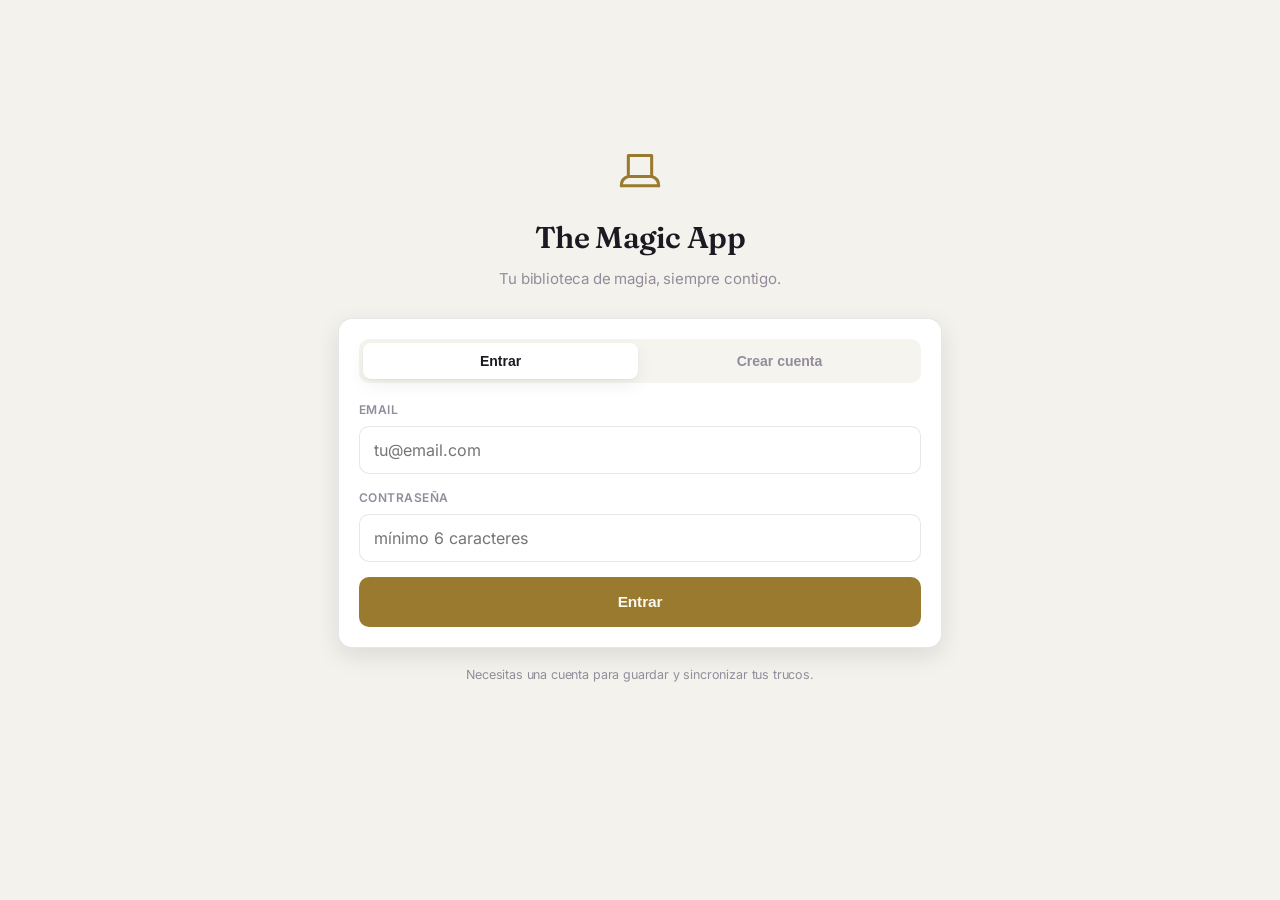
==== index.html @ 00501c70 "design: rediseño premium — tipografía editorial e iconos de línea - Nuevo sistema visual sobrio y pr" ====
<!DOCTYPE html>
<html lang="es">
<head>
  <meta charset="UTF-8">
  <meta name="viewport" content="width=device-width, initial-scale=1.0, maximum-scale=1.0, user-scalable=no, viewport-fit=cover">
  <meta name="theme-color" content="#151219" media="(prefers-color-scheme: dark)">
  <meta name="theme-color" content="#f5f1e8" media="(prefers-color-scheme: light)">
  <meta name="apple-mobile-web-app-capable" content="yes">
  <meta name="apple-mobile-web-app-status-bar-style" content="default">
  <meta name="apple-mobile-web-app-title" content="The Magic App">
  <meta name="description" content="La herramienta de gestión del mago: tu biblioteca de trucos.">
  <link rel="manifest" href="manifest.json">
  <link rel="apple-touch-icon" href="apple-touch-icon.png">
  <link rel="apple-touch-icon" sizes="180x180" href="apple-touch-icon.png">
  <link rel="icon" type="image/png" sizes="192x192" href="icon-192.png">
  <script>
    /* Aplica el tema guardado antes de pintar (evita parpadeo) */
    (function () {
      try {
        var m = localStorage.getItem("magic_theme");
        if (m === "light" || m === "dark") document.documentElement.setAttribute("data-theme", m);
      } catch (e) {}
    })();
  </script>
  <link rel="stylesheet" href="fonts.css">
  <link rel="stylesheet" href="styles.css">
  <title>The Magic App</title>
</head>
<body>
  <div class="app">
    <div id="view"></div>
  </div>
  <script src="supabase.js"></script>
  <script src="cloud.js"></script>
  <script src="app.js"></script>
  <script>
    if ("serviceWorker" in navigator) {
      window.addEventListener("load", function () {
        navigator.serviceWorker.register("sw.js").catch(function () {});
      });
    }
  </script>
</body>
</html>
---- fonts.css ----
@font-face{font-family:"Inter";font-style:normal;font-weight:400;font-display:swap;src:url([data-uri]) format("woff2");}
@font-face{font-family:"Inter";font-style:normal;font-weight:600;font-display:swap;src:url([data-uri]) format("woff2");}
@font-face{font-family:"Fraunces";font-style:normal;font-weight:600;font-display:swap;src:url([data-uri]) format("woff2");}
---- styles.css ----
/* ==========================================================================
   The Magic App — sistema visual "estudio profesional"
   Sobrio, editorial, premium. Inter (interfaz) + Fraunces (títulos).
   Claro y oscuro. Sin brillos ni esquinas de juguete.
   ========================================================================== */

:root {
  /* Claro */
  --bg: #f4f2ec;
  --bg-2: #eceae2;
  --surface: #ffffff;
  --surface-2: #f6f4ee;
  --ink: #1b1922;
  --ink-soft: #565060;
  --ink-faint: #928c9c;
  --line: rgba(20, 16, 30, 0.10);
  --line-2: rgba(20, 16, 30, 0.06);
  --brand: #9a7a2e;          /* latón sobrio */
  --brand-press: #7f6323;
  --on-brand: #fbf8ef;
  --accent: #7a3b4a;         /* burdeos apagado */
  --ok: #2e7d5b;
  --warn: #b07d22;
  --danger: #b23b3b;
  --shadow: 0 1px 2px rgba(20, 15, 10, 0.05), 0 6px 18px rgba(20, 15, 10, 0.06);
  --shadow-lg: 0 8px 24px rgba(20, 15, 10, 0.10);
  --radius: 14px;
  --radius-sm: 10px;
  --tap: 50px;
  --ui: "Inter", -apple-system, BlinkMacSystemFont, "Segoe UI", Roboto, sans-serif;
  --display: "Fraunces", "Iowan Old Style", Georgia, serif;
}

:root[data-theme="dark"] {
  --bg: #0f0e13;
  --bg-2: #0a090d;
  --surface: #17161d;
  --surface-2: #201e28;
  --ink: #ecebf1;
  --ink-soft: #a7a3b4;
  --ink-faint: #6f6b7c;
  --line: rgba(255, 255, 255, 0.09);
  --line-2: rgba(255, 255, 255, 0.05);
  --brand: #d0af5e;          /* latón cálido, no neón */
  --brand-press: #b9963f;
  --on-brand: #17130a;
  --accent: #c98494;
  --ok: #67c39a;
  --warn: #d8ab55;
  --danger: #e5807c;
  --shadow: 0 1px 2px rgba(0, 0, 0, 0.4), 0 8px 24px rgba(0, 0, 0, 0.32);
  --shadow-lg: 0 14px 40px rgba(0, 0, 0, 0.5);
}

@media (prefers-color-scheme: dark) {
  :root:not([data-theme="light"]) {
    --bg: #0f0e13; --bg-2: #0a090d; --surface: #17161d; --surface-2: #201e28;
    --ink: #ecebf1; --ink-soft: #a7a3b4; --ink-faint: #6f6b7c;
    --line: rgba(255,255,255,0.09); --line-2: rgba(255,255,255,0.05);
    --brand: #d0af5e; --brand-press: #b9963f; --on-brand: #17130a;
    --accent: #c98494; --ok: #67c39a; --warn: #d8ab55; --danger: #e5807c;
    --shadow: 0 1px 2px rgba(0,0,0,0.4), 0 8px 24px rgba(0,0,0,0.32);
    --shadow-lg: 0 14px 40px rgba(0,0,0,0.5);
  }
}

* { box-sizing: border-box; -webkit-tap-highlight-color: transparent; touch-action: manipulation; }

html { height: 100%; }
body {
  margin: 0; height: 100%;
  overflow: hidden; overscroll-behavior: none;
  font-family: var(--ui);
  font-size: 16px; line-height: 1.5;
  color: var(--ink); background: var(--bg);
  letter-spacing: -0.01em;
  -webkit-font-smoothing: antialiased; text-rendering: optimizeLegibility;
  user-select: none; -webkit-user-select: none; -webkit-touch-callout: none;
}
input, textarea, select { user-select: text; -webkit-user-select: text; -webkit-touch-callout: default; font-family: inherit; }

.app {
  position: relative; height: 100%; max-width: 640px; margin: 0 auto;
  overflow-y: auto; -webkit-overflow-scrolling: touch; overscroll-behavior: none;
  padding: calc(16px + env(safe-area-inset-top)) calc(18px + env(safe-area-inset-right))
           calc(96px + env(safe-area-inset-bottom)) calc(18px + env(safe-area-inset-left));
}
.screen { animation: fade .3s ease; }
@keyframes fade { from { opacity: 0; transform: translateY(6px); } to { opacity: 1; transform: none; } }

/* Iconos SVG (línea) */
.i { width: 22px; height: 22px; display: inline-block; vertical-align: middle; stroke: currentColor; fill: none; stroke-width: 1.7; stroke-linecap: round; stroke-linejoin: round; flex: 0 0 auto; }
.i-sm { width: 18px; height: 18px; }

/* ---------- App bar ---------- */
.appbar { display: flex; align-items: center; gap: 10px; margin: 4px 0 18px; min-height: 40px; }
.appbar .brandmark { display: flex; align-items: center; gap: 9px; }
.appbar .brandmark .i { width: 26px; height: 26px; color: var(--brand); stroke-width: 1.6; }
.appbar .wm { font-family: var(--display); font-size: 21px; font-weight: 600; letter-spacing: -0.02em; }
.appbar .spacer { flex: 1; }
.iconbtn {
  width: 40px; height: 40px; border-radius: var(--radius-sm);
  border: 1px solid var(--line); background: var(--surface); color: var(--ink-soft);
  cursor: pointer; display: flex; align-items: center; justify-content: center;
}
.iconbtn:active { transform: scale(.94); }
.iconbtn.on { color: var(--brand); border-color: color-mix(in srgb, var(--brand) 40%, var(--line)); }

.pagehead { display: flex; align-items: center; gap: 10px; margin: 4px 0 18px; }
.pagehead .back {
  width: 40px; height: 40px; border-radius: var(--radius-sm); border: 1px solid var(--line);
  background: var(--surface); color: var(--ink); cursor: pointer; flex: 0 0 40px;
  display: flex; align-items: center; justify-content: center;
}
.pagehead .back:active { transform: scale(.94); }
.pagehead h1 { font-family: var(--display); font-size: 20px; margin: 0; font-weight: 600; letter-spacing: -0.02em; }

h1.title { font-family: var(--display); font-size: 27px; margin: 4px 0 2px; font-weight: 600; letter-spacing: -0.02em; line-height: 1.12; }
.subtitle { color: var(--ink-faint); font-size: 14px; margin: 0 0 18px; }
.sec-label { font-size: 11px; text-transform: uppercase; letter-spacing: .12em; color: var(--ink-faint); font-weight: 600; margin: 22px 2px 10px; }

/* ---------- Buscador ---------- */
.search { display: flex; align-items: center; gap: 10px; background: var(--surface); border: 1px solid var(--line); border-radius: var(--radius-sm); padding: 0 13px; height: 46px; margin-bottom: 14px; }
.search input { border: none; background: transparent; outline: none; color: var(--ink); font-size: 15.5px; flex: 1; }
.search .mag { color: var(--ink-faint); }

/* ---------- Chips ---------- */
.chips { display: flex; gap: 7px; overflow-x: auto; padding-bottom: 6px; margin-bottom: 4px; scrollbar-width: none; }
.chips::-webkit-scrollbar { display: none; }
.chip { flex: 0 0 auto; padding: 7px 13px; border-radius: 9px; border: 1px solid var(--line); background: var(--surface); color: var(--ink-soft); font-size: 13px; font-weight: 500; cursor: pointer; white-space: nowrap; }
.chip.active { background: var(--ink); color: var(--bg); border-color: var(--ink); }

/* ---------- Grid ---------- */
.count { color: var(--ink-faint); font-size: 12.5px; margin: 14px 2px 12px; letter-spacing: .01em; }
.cards { display: grid; grid-template-columns: repeat(2, 1fr); gap: 13px; }
@media (max-width: 400px) { .cards { grid-template-columns: 1fr; } }

.card { background: var(--surface); border: 1px solid var(--line); border-radius: var(--radius); overflow: hidden; cursor: pointer; box-shadow: var(--shadow); transition: transform .14s ease, border-color .2s ease; display: flex; flex-direction: column; }
.card:active { transform: scale(.985); }
.card:hover { border-color: var(--line-strong, var(--line)); }
.card .thumb { aspect-ratio: 16/10; background: linear-gradient(135deg, var(--surface-2), var(--bg-2)); position: relative; display: flex; align-items: center; justify-content: center; overflow: hidden; }
.card .thumb img { width: 100%; height: 100%; object-fit: cover; }
.card .thumb .ph { color: var(--ink-faint); opacity: .55; }
.card .thumb .ph .i { width: 30px; height: 30px; }
.card .thumb .play { position: absolute; width: 38px; height: 38px; border-radius: 50%; background: rgba(0,0,0,.5); color: #fff; display: flex; align-items: center; justify-content: center; backdrop-filter: blur(2px); }
.card .thumb .play .i { width: 18px; height: 18px; }
.card .thumb .fav { position: absolute; top: 9px; right: 9px; color: var(--brand); }
.card .thumb .fav .i { filter: drop-shadow(0 1px 2px rgba(0,0,0,.5)); }
.card .body { padding: 12px 13px 13px; display: flex; flex-direction: column; gap: 7px; flex: 1; }
.card .body h3 { font-family: var(--display); font-size: 16px; margin: 0; line-height: 1.2; font-weight: 600; letter-spacing: -0.01em; }
.card .body .meta { color: var(--ink-faint); font-size: 12px; }
.card .body .foot { margin-top: auto; display: flex; gap: 6px; align-items: center; flex-wrap: wrap; }

/* ---------- Pills ---------- */
.pill { font-size: 11px; font-weight: 600; padding: 3px 8px; border-radius: 7px; letter-spacing: .01em; display: inline-flex; align-items: center; gap: 5px; }
.pill::before { content: ""; width: 6px; height: 6px; border-radius: 50%; background: currentColor; opacity: .9; }
.pill.df { background: var(--surface-2); color: var(--ink-soft); border: 1px solid var(--line); }
.pill.df::before { display: none; }
.pill.st-poraprender { background: color-mix(in srgb, var(--ink-faint) 14%, transparent); color: var(--ink-soft); }
.pill.st-aprendiendo { background: color-mix(in srgb, var(--warn) 15%, transparent); color: var(--warn); }
.pill.st-dominado { background: color-mix(in srgb, var(--ok) 15%, transparent); color: var(--ok); }

/* ---------- Vacío ---------- */
.empty { text-align: center; padding: 54px 24px; color: var(--ink-faint); }
.empty .big { color: var(--ink-faint); opacity: .5; margin-bottom: 14px; }
.empty .big .i { width: 46px; height: 46px; stroke-width: 1.4; }
.empty h3 { font-family: var(--display); color: var(--ink); font-size: 20px; margin: 0 0 8px; font-weight: 600; }
.empty p { margin: 0 0 20px; line-height: 1.55; font-size: 14.5px; }

/* ---------- Botones ---------- */
.btn { display: flex; align-items: center; justify-content: center; gap: 8px; width: 100%; min-height: var(--tap); border: none; border-radius: var(--radius-sm); font-size: 15.5px; font-weight: 600; cursor: pointer; color: var(--on-brand); background: var(--brand); margin-top: 12px; letter-spacing: -0.01em; }
.btn:active { transform: scale(.985); background: var(--brand-press); }
.btn .i { width: 19px; height: 19px; }
.btn.ghost { background: transparent; color: var(--ink); border: 1px solid var(--line); }
.btn.ghost:active { background: var(--surface-2); }
.btn.danger { background: transparent; color: var(--danger); border: 1px solid color-mix(in srgb, var(--danger) 40%, transparent); }
.btn.small { min-height: 42px; font-size: 14px; width: auto; padding: 0 16px; margin: 0; }
.btn:disabled { opacity: .5; }

/* ---------- Formularios ---------- */
.field { margin-bottom: 15px; }
.field label { display: block; font-size: 12px; font-weight: 600; letter-spacing: .04em; text-transform: uppercase; color: var(--ink-faint); margin-bottom: 7px; }
.field input, .field textarea, .field select { width: 100%; border: 1px solid var(--line); background: var(--surface); color: var(--ink); border-radius: var(--radius-sm); padding: 13px 14px; font-size: 16px; outline: none; transition: border-color .15s; }
.field input:focus, .field textarea:focus, .field select:focus { border-color: var(--brand); }
.field textarea { min-height: 130px; resize: vertical; line-height: 1.6; }
.field .hint { font-size: 12px; color: var(--ink-faint); margin-top: 6px; line-height: 1.5; }
.row { display: flex; gap: 10px; }
.row .field { flex: 1; }
.seg { display: flex; gap: 6px; }
.seg button { flex: 1; border: 1px solid var(--line); background: var(--surface); color: var(--ink-soft); border-radius: var(--radius-sm); padding: 11px 4px; font-size: 13px; font-weight: 600; cursor: pointer; }
.seg button.on { background: var(--ink); color: var(--bg); border-color: var(--ink); }

/* ---------- Vídeos ---------- */
.vidadd { display: flex; gap: 8px; }
.vidadd input { flex: 1; }
.vidlist { display: flex; flex-direction: column; gap: 9px; margin-top: 12px; }
.vidrow { display: flex; align-items: center; gap: 11px; background: var(--surface); border: 1px solid var(--line); border-radius: var(--radius-sm); padding: 8px; }
.vidrow .vt { width: 62px; height: 40px; border-radius: 7px; background: var(--surface-2); flex: 0 0 62px; overflow: hidden; display: flex; align-items: center; justify-content: center; color: var(--ink-faint); }
.vidrow .vt img { width: 100%; height: 100%; object-fit: cover; }
.vidrow .vt .i { width: 18px; height: 18px; }
.vidrow .vi { flex: 1; min-width: 0; }
.vidrow .vi .n { font-size: 14px; font-weight: 500; white-space: nowrap; overflow: hidden; text-overflow: ellipsis; }
.vidrow .vi .p { font-size: 11px; color: var(--ink-faint); text-transform: capitalize; }
.vidrow .x { color: var(--ink-faint); padding: 6px 8px; cursor: pointer; background: none; border: none; display: flex; }
.vidrow .x:active { color: var(--danger); }

.player { position: relative; aspect-ratio: 16/9; border-radius: var(--radius-sm); overflow: hidden; background: #000; margin-bottom: 12px; }
.player iframe { position: absolute; inset: 0; width: 100%; height: 100%; border: 0; }
.linkcard { display: flex; align-items: center; gap: 12px; background: var(--surface); border: 1px solid var(--line); border-radius: var(--radius-sm); padding: 14px; margin-bottom: 12px; text-decoration: none; color: var(--ink); }
.linkcard .ic { color: var(--ink-faint); }
.linkcard .n { flex: 1; font-weight: 500; word-break: break-all; font-size: 14px; }
.linkcard .go { color: var(--brand); }

/* ---------- Detalle ---------- */
.detail-badges { display: flex; gap: 8px; flex-wrap: wrap; margin: 6px 0 18px; align-items: center; }
.notes { background: var(--surface); border: 1px solid var(--line); border-radius: var(--radius-sm); padding: 16px; line-height: 1.65; color: var(--ink-soft); white-space: pre-wrap; font-size: 15px; }
.tagchips { display: flex; flex-wrap: wrap; gap: 7px; }
.tagchip { font-size: 12px; padding: 5px 11px; border-radius: 7px; background: var(--surface-2); border: 1px solid var(--line); color: var(--ink-soft); }

/* ---------- FAB ---------- */
.fab { position: fixed; z-index: 40; right: max(18px, calc(50% - 320px + 18px)); bottom: calc(80px + env(safe-area-inset-bottom)); width: 54px; height: 54px; border-radius: 16px; border: none; background: var(--brand); color: var(--on-brand); cursor: pointer; box-shadow: var(--shadow-lg); display: flex; align-items: center; justify-content: center; }
.fab .i { width: 24px; height: 24px; stroke-width: 2; }
.fab:active { transform: scale(.94); background: var(--brand-press); }

/* ---------- Barra inferior ---------- */
.tabbar { position: fixed; z-index: 45; left: 0; right: 0; bottom: 0; display: flex; justify-content: space-around; padding: 9px 8px calc(9px + env(safe-area-inset-bottom)); background: color-mix(in srgb, var(--bg) 86%, transparent); backdrop-filter: blur(16px); border-top: 1px solid var(--line); }
.tabbar a { flex: 1; max-width: 120px; text-align: center; text-decoration: none; color: var(--ink-faint); font-size: 10.5px; font-weight: 600; letter-spacing: .01em; padding: 4px 0; display: flex; flex-direction: column; align-items: center; gap: 4px; }
.tabbar a .i { width: 22px; height: 22px; }
.tabbar a.on { color: var(--brand); }

/* ---------- Included / performance ---------- */
.hero { border-radius: var(--radius); padding: 22px; margin-bottom: 14px; color: #f3ede2; position: relative; overflow: hidden; background: linear-gradient(150deg, #241f2e, #3a2c38); border: 1px solid var(--line); }
.hero h2 { font-family: var(--display); margin: 0 0 6px; font-size: 22px; font-weight: 600; }
.hero p { margin: 0; opacity: .82; font-size: 14px; line-height: 1.5; }

.panel { background: var(--surface); border: 1px solid var(--line); border-radius: var(--radius); padding: 20px; box-shadow: var(--shadow); margin-bottom: 14px; }
.panel h2 { font-family: var(--display); margin: 0 0 8px; font-size: 20px; font-weight: 600; }
.panel p { color: var(--ink-soft); line-height: 1.6; font-size: 15px; }
.lead { font-size: 16px; color: var(--ink); }
.hint { color: var(--ink-faint); font-size: 13px; }

.scanwrap { position: relative; min-height: 58vh; display: flex; flex-direction: column; align-items: center; justify-content: center; text-align: center; }
.orb { width: 176px; height: 176px; border-radius: 50%; background: radial-gradient(circle at 36% 30%, #fff 0%, #ecdcac 14%, var(--brand) 46%, #6e551d 82%, #2c2109 100%); box-shadow: 0 0 50px color-mix(in srgb, var(--brand) 45%, transparent), inset 0 0 40px rgba(255,255,255,.22); animation: breathe 3.6s ease-in-out infinite; }
@keyframes breathe { 0%,100% { transform: scale(1); } 50% { transform: scale(1.045); } }
.orb.armed { filter: saturate(1.15) brightness(1.04); }
.scanwrap .prompt { margin-top: 24px; color: var(--ink-soft); font-size: 15px; max-width: 300px; }
.scanwrap .sub { margin-top: 6px; color: var(--ink-faint); font-size: 12px; }
.progress { width: 76%; height: 5px; border-radius: 999px; background: var(--surface-2); overflow: hidden; margin-top: 20px; }
.progress > i { display: block; height: 100%; width: 0%; background: var(--brand); transition: width .1s linear; }
.scanstatus { margin-top: 12px; font-size: 13px; color: var(--brand); min-height: 18px; }
.cardface { width: 188px; height: 264px; border-radius: 16px; background: #fdfdfb; color: #16181f; margin: 0 auto; position: relative; box-shadow: var(--shadow-lg); display: flex; align-items: center; justify-content: center; animation: pop .5s cubic-bezier(.2,.9,.3,1.3); }
@keyframes pop { from { transform: scale(.4) rotate(-8deg); opacity: 0; } to { transform: none; opacity: 1; } }
.cardface .center { font-size: 76px; }
.cardface .corner { position: absolute; font-size: 21px; font-weight: 700; text-align: center; line-height: 1; }
.cardface .corner.tl { top: 12px; left: 14px; }
.cardface .corner.br { bottom: 12px; right: 14px; transform: rotate(180deg); }
.cardface.red { color: #d8203f; }
.textreveal { font-family: var(--display); font-size: 34px; font-weight: 600; text-align: center; padding: 30px 16px; color: var(--brand); animation: pop .5s cubic-bezier(.2,.9,.3,1.3); word-break: break-word; }

/* Carga secreta */
.qs { position: fixed; inset: 0; z-index: 60; background: color-mix(in srgb, var(--bg) 95%, transparent); backdrop-filter: blur(6px); display: none; flex-direction: column; overflow-y: auto; padding: calc(16px + env(safe-area-inset-top)) 16px calc(16px + env(safe-area-inset-bottom)); }
.qs.open { display: flex; }
.qs h4 { margin: 4px 0 12px; color: var(--ink-faint); font-size: 12px; text-align: center; text-transform: uppercase; letter-spacing: .1em; }
.qs .suitrow { display: flex; align-items: center; gap: 6px; margin-bottom: 6px; }
.qs .suitrow .slabel { width: 22px; font-size: 20px; text-align: center; }
.qs .suits { flex: 1; display: grid; grid-template-columns: repeat(13, 1fr); gap: 5px; }
.qs .cellbtn { aspect-ratio: .72; border-radius: 7px; border: 1px solid var(--line); background: var(--surface); color: var(--ink); font-size: 12px; font-weight: 600; cursor: pointer; padding: 0; }
.qs .cellbtn.red { color: var(--danger); }
.qs .cellbtn:active { background: var(--brand); color: var(--on-brand); }
.qs .txtwrap { margin-top: 14px; }
.qs .txtwrap input { width: 100%; min-height: 50px; border-radius: var(--radius-sm); border: 1px solid var(--line); background: var(--surface); color: var(--ink); font-size: 18px; padding: 0 14px; }
.qs .qsrow { display: flex; gap: 10px; margin-top: 14px; }
.qs .loaded { text-align: center; color: var(--brand); font-size: 14px; margin-top: 12px; min-height: 20px; }

/* Tutorial */
.tut section { margin: 20px 0; }
.tut section > h3 { font-size: 12px; text-transform: uppercase; letter-spacing: .1em; color: var(--accent); margin: 0 0 8px; font-weight: 600; }
.tut p, .tut li { color: var(--ink-soft); line-height: 1.65; font-size: 14.5px; }
.tut ol, .tut ul { padding-left: 20px; margin: 6px 0; }
.tut .eye { display: inline-block; font-size: 10.5px; border-radius: 6px; padding: 2px 8px; margin-bottom: 8px; text-transform: uppercase; letter-spacing: .06em; font-weight: 600; }
.tut .eye.pub { background: color-mix(in srgb, var(--accent) 16%, transparent); color: var(--accent); }
.tut .eye.sec { background: color-mix(in srgb, var(--brand) 18%, transparent); color: var(--brand); }
.tut code { background: var(--surface-2); padding: 1px 6px; border-radius: 5px; font-size: 13px; color: var(--brand); }
.tut .script { border-left: 2px solid var(--accent); background: color-mix(in srgb, var(--accent) 7%, transparent); padding: 10px 14px; border-radius: 8px; font-style: italic; color: var(--ink); margin: 8px 0; }
.backstage-bar { display: flex; align-items: center; gap: 9px; padding: 10px 14px; border-radius: var(--radius-sm); background: color-mix(in srgb, var(--brand) 12%, transparent); border: 1px solid color-mix(in srgb, var(--brand) 30%, transparent); color: var(--brand); font-size: 12px; font-weight: 600; margin-bottom: 16px; letter-spacing: .01em; }
.backstage-bar .dot { width: 7px; height: 7px; border-radius: 50%; background: var(--brand); }

/* Ajustes */
.setrow { display: flex; align-items: center; gap: 14px; background: var(--surface); border: 1px solid var(--line); border-radius: var(--radius-sm); padding: 15px; margin-bottom: 9px; cursor: pointer; }
.setrow .si { color: var(--ink-soft); display: flex; }
.setrow .st { flex: 1; }
.setrow .st .t { font-weight: 600; font-size: 15px; }
.setrow .st .d { font-size: 12.5px; color: var(--ink-faint); margin-top: 2px; }
.setrow .go { color: var(--ink-faint); display: flex; }

/* Splash + puerta */
.splash { min-height: 82vh; display: flex; flex-direction: column; align-items: center; justify-content: center; gap: 14px; }
.splash .logo { color: var(--brand); } .splash .logo .i { width: 52px; height: 52px; stroke-width: 1.4; }
.splash .wm { font-family: var(--display); font-size: 24px; font-weight: 600; }
.splash .spin { width: 24px; height: 24px; border-radius: 50%; border: 2.5px solid var(--line); border-top-color: var(--brand); animation: spin .8s linear infinite; margin-top: 6px; }
@keyframes spin { to { transform: rotate(360deg); } }

.gate { min-height: 90vh; display: flex; flex-direction: column; justify-content: center; }
.gate-hero { text-align: center; margin-bottom: 28px; }
.gate-hero .logo { color: var(--brand); } .gate-hero .logo .i { width: 56px; height: 56px; stroke-width: 1.3; }
.gate-hero h1 { font-family: var(--display); font-size: 30px; margin: 14px 0 8px; font-weight: 600; letter-spacing: -0.02em; }
.gate-hero p { color: var(--ink-faint); font-size: 15px; margin: 0; }
.gate-card { background: var(--surface); border: 1px solid var(--line); border-radius: var(--radius); padding: 20px; box-shadow: var(--shadow-lg); }
.gate-tabs { display: flex; gap: 4px; background: var(--surface-2); border-radius: var(--radius-sm); padding: 4px; margin-bottom: 18px; }
.gate-tabs button { flex: 1; border: none; background: transparent; color: var(--ink-faint); font-weight: 600; font-size: 14px; padding: 10px; border-radius: 8px; cursor: pointer; }
.gate-tabs button.on { background: var(--surface); color: var(--ink); box-shadow: var(--shadow); }
.gate-foot { text-align: center; color: var(--ink-faint); font-size: 12.5px; margin-top: 18px; line-height: 1.5; }

/* Toast */
.toast { position: fixed; bottom: calc(90px + env(safe-area-inset-bottom)); left: 50%; transform: translateX(-50%) translateY(20px); background: var(--ink); color: var(--bg); padding: 11px 20px; border-radius: 999px; font-size: 14px; opacity: 0; pointer-events: none; transition: all .25s ease; z-index: 100; font-weight: 600; box-shadow: var(--shadow-lg); }
.toast.show { opacity: 1; transform: translateX(-50%) translateY(0); }
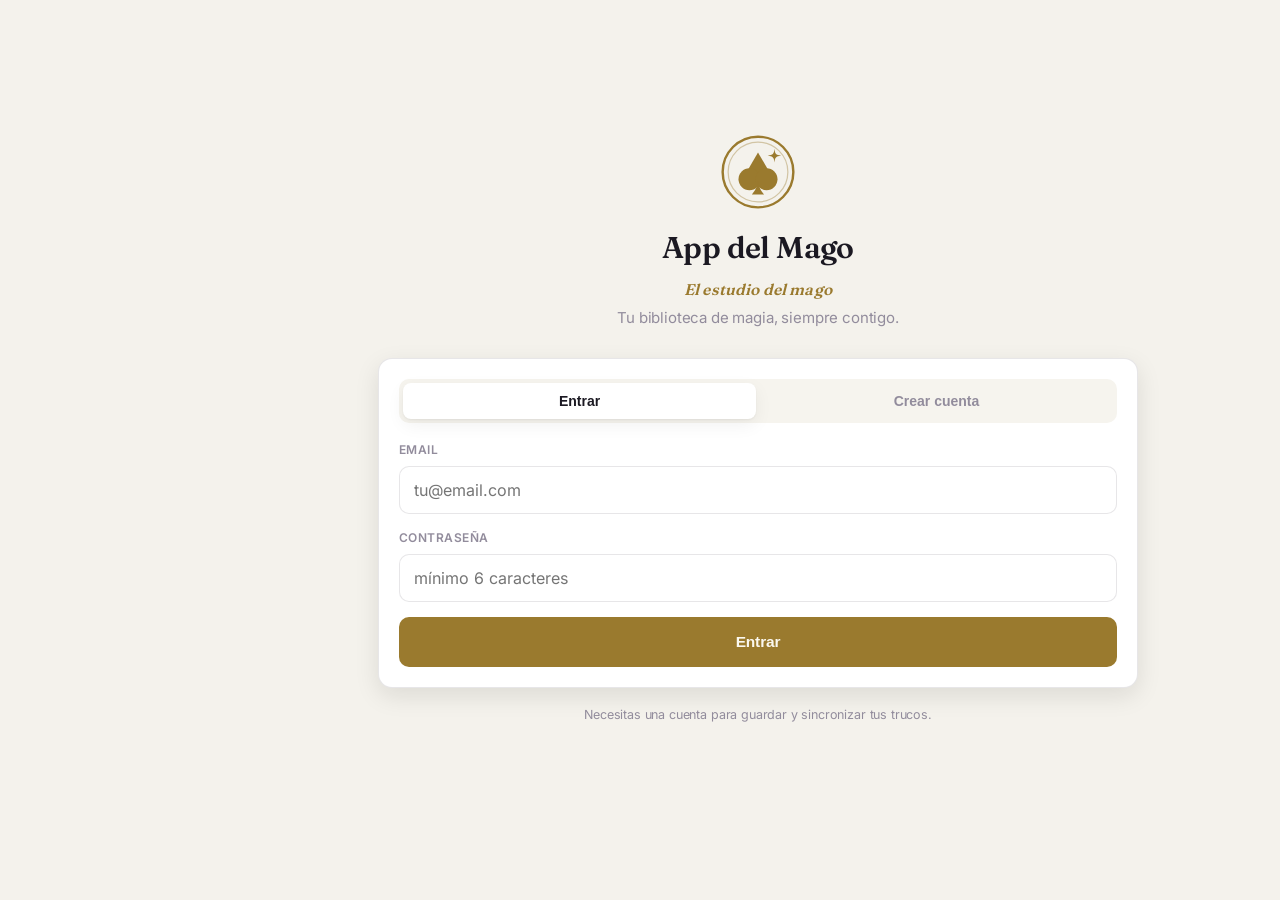
==== commit c5e87dc4: "Rebranding completo a "App del Mago" con nuevo sistema de marca - Nombre unificado "App del Mago" (c" ====
--- a/index.html
+++ b/index.html
@@ -7,11 +7,12 @@
   <meta name="theme-color" content="#f5f1e8" media="(prefers-color-scheme: light)">
   <meta name="apple-mobile-web-app-capable" content="yes">
   <meta name="apple-mobile-web-app-status-bar-style" content="default">
-  <meta name="apple-mobile-web-app-title" content="The Magic App">
-  <meta name="description" content="La herramienta de gestión del mago: tu biblioteca de trucos.">
+  <meta name="apple-mobile-web-app-title" content="App del Mago">
+  <meta name="description" content="App del Mago — el estudio del mago: tu biblioteca de trucos, rutinas y bolos.">
   <link rel="manifest" href="manifest.json">
   <link rel="apple-touch-icon" href="apple-touch-icon.png">
   <link rel="apple-touch-icon" sizes="180x180" href="apple-touch-icon.png">
+  <link rel="icon" type="image/svg+xml" href="icon.svg">
   <link rel="icon" type="image/png" sizes="192x192" href="icon-192.png">
   <script>
     /* Aplica el tema guardado antes de pintar (evita parpadeo) */
@@ -24,13 +25,14 @@
   </script>
   <link rel="stylesheet" href="fonts.css">
   <link rel="stylesheet" href="styles.css">
-  <title>The Magic App</title>
+  <title>App del Mago</title>
 </head>
 <body>
   <div class="app">
     <div id="view"></div>
   </div>
   <script src="supabase.js"></script>
+  <script src="tus.js"></script>
   <script src="cloud.js"></script>
   <script src="app.js"></script>
   <script>
--- a/styles.css
+++ b/styles.css
@@ -1,5 +1,5 @@
 /* ==========================================================================
-   The Magic App — sistema visual "estudio profesional"
+   App del Mago — sistema visual "estudio profesional"
    Sobrio, editorial, premium. Inter (interfaz) + Fraunces (títulos).
    Claro y oscuro. Sin brillos ni esquinas de juguete.
    ========================================================================== */
@@ -80,17 +80,28 @@
 input, textarea, select { user-select: text; -webkit-user-select: text; -webkit-touch-callout: default; font-family: inherit; }
 
 .app {
-  position: relative; height: 100%; max-width: 640px; margin: 0 auto;
+  position: relative; height: 100%; max-width: 860px; margin: 0 auto;
   overflow-y: auto; -webkit-overflow-scrolling: touch; overscroll-behavior: none;
   padding: calc(16px + env(safe-area-inset-top)) calc(18px + env(safe-area-inset-right))
            calc(96px + env(safe-area-inset-bottom)) calc(18px + env(safe-area-inset-left));
 }
-.screen { animation: fade .3s ease; }
+/* Legibilidad: las pantallas de texto se limitan; las anchas (rejillas) no */
+.screen { animation: fade .3s ease; max-width: 720px; margin: 0 auto; }
+.screen.wide { max-width: none; }
 @keyframes fade { from { opacity: 0; transform: translateY(6px); } to { opacity: 1; transform: none; } }
 
 /* Iconos SVG (línea) */
 .i { width: 22px; height: 22px; display: inline-block; vertical-align: middle; stroke: currentColor; fill: none; stroke-width: 1.7; stroke-linecap: round; stroke-linejoin: round; flex: 0 0 auto; }
 .i-sm { width: 18px; height: 18px; }
+
+/* Marca / emblema de relleno (pica + destello) */
+.mk { width: 22px; height: 22px; display: inline-block; vertical-align: middle; flex: 0 0 auto; color: var(--brand); }
+.appbar .brandmark .mk, .tbbrand .mk { width: 26px; height: 26px; color: var(--brand); }
+.splash .logo .mk { width: 76px; height: 76px; }
+.gate-hero .logo .mk { width: 78px; height: 78px; }
+.lock .lk .mk { width: 56px; height: 56px; }
+.empty .big .mk { width: 64px; height: 64px; color: var(--brand); }
+.gate-hero .tagline { font-family: var(--display); font-style: italic; font-weight: 500; color: var(--brand); font-size: 15.5px; margin: 4px 0 6px; letter-spacing: .01em; }
 
 /* ---------- App bar ---------- */
 .appbar { display: flex; align-items: center; gap: 10px; margin: 4px 0 18px; min-height: 40px; }
@@ -98,6 +109,7 @@
 .appbar .brandmark .i { width: 26px; height: 26px; color: var(--brand); stroke-width: 1.6; }
 .appbar .wm { font-family: var(--display); font-size: 21px; font-weight: 600; letter-spacing: -0.02em; }
 .appbar .spacer { flex: 1; }
+.pagetitle { display: none; font-family: var(--display); font-weight: 600; margin: 0; }
 .iconbtn {
   width: 40px; height: 40px; border-radius: var(--radius-sm);
   border: 1px solid var(--line); background: var(--surface); color: var(--ink-soft);
@@ -132,8 +144,7 @@
 
 /* ---------- Grid ---------- */
 .count { color: var(--ink-faint); font-size: 12.5px; margin: 14px 2px 12px; letter-spacing: .01em; }
-.cards { display: grid; grid-template-columns: repeat(2, 1fr); gap: 13px; }
-@media (max-width: 400px) { .cards { grid-template-columns: 1fr; } }
+.cards { display: grid; grid-template-columns: repeat(auto-fill, minmax(158px, 1fr)); gap: 13px; }
 
 .card { background: var(--surface); border: 1px solid var(--line); border-radius: var(--radius); overflow: hidden; cursor: pointer; box-shadow: var(--shadow); transition: transform .14s ease, border-color .2s ease; display: flex; flex-direction: column; }
 .card:active { transform: scale(.985); }
@@ -141,6 +152,7 @@
 .card .thumb { aspect-ratio: 16/10; background: linear-gradient(135deg, var(--surface-2), var(--bg-2)); position: relative; display: flex; align-items: center; justify-content: center; overflow: hidden; }
 .card .thumb img { width: 100%; height: 100%; object-fit: cover; }
 .card .thumb .ph { color: var(--ink-faint); opacity: .55; }
+.card .thumb .cthumb { position: absolute; inset: 0; background-size: cover; background-position: center; background-repeat: no-repeat; background-color: var(--surface-2); }
 .card .thumb .ph .i { width: 30px; height: 30px; }
 .card .thumb .play { position: absolute; width: 38px; height: 38px; border-radius: 50%; background: rgba(0,0,0,.5); color: #fff; display: flex; align-items: center; justify-content: center; backdrop-filter: blur(2px); }
 .card .thumb .play .i { width: 18px; height: 18px; }
@@ -314,3 +326,212 @@
 /* Toast */
 .toast { position: fixed; bottom: calc(90px + env(safe-area-inset-bottom)); left: 50%; transform: translateX(-50%) translateY(20px); background: var(--ink); color: var(--bg); padding: 11px 20px; border-radius: 999px; font-size: 14px; opacity: 0; pointer-events: none; transition: all .25s ease; z-index: 100; font-weight: 600; box-shadow: var(--shadow-lg); }
 .toast.show { opacity: 1; transform: translateX(-50%) translateY(0); }
+
+/* Ficha profesional (detalle) */
+.specs { background: var(--surface); border: 1px solid var(--line); border-radius: var(--radius-sm); overflow: hidden; }
+.specrow { display: flex; gap: 12px; padding: 11px 14px; border-bottom: 1px solid var(--line-2); font-size: 14.5px; }
+.specrow:last-child { border-bottom: none; }
+.specrow .k { color: var(--ink-faint); flex: 0 0 96px; font-size: 12.5px; text-transform: uppercase; letter-spacing: .04em; align-self: center; }
+.specrow .v { color: var(--ink); flex: 1; }
+
+/* Pantalla de bloqueo (PIN) */
+.lock { min-height: 88vh; display: flex; flex-direction: column; align-items: center; justify-content: center; }
+.lock .lk { color: var(--brand); margin-bottom: 8px; } .lock .lk .i { width: 40px; height: 40px; }
+.lock h1 { font-family: var(--display); font-size: 22px; margin: 4px 0 2px; font-weight: 600; }
+.lock p { color: var(--ink-faint); font-size: 13.5px; margin: 0 0 22px; min-height: 18px; }
+.lock.shake { animation: shk .4s; }
+@keyframes shk { 0%,100%{transform:translateX(0)} 20%,60%{transform:translateX(-8px)} 40%,80%{transform:translateX(8px)} }
+.pindots { display: flex; gap: 14px; margin-bottom: 30px; }
+.pindots i { width: 14px; height: 14px; border-radius: 50%; border: 1.5px solid var(--ink-faint); }
+.pindots i.on { background: var(--brand); border-color: var(--brand); }
+.keypad { display: grid; grid-template-columns: repeat(3, 74px); gap: 16px; justify-content: center; }
+.keypad button { width: 74px; height: 74px; border-radius: 50%; border: 1px solid var(--line); background: var(--surface); color: var(--ink); font-size: 26px; font-weight: 500; cursor: pointer; display: flex; align-items: center; justify-content: center; }
+.keypad button:active { background: var(--surface-2); transform: scale(.95); }
+.keypad button.blank { border: none; background: transparent; cursor: default; }
+.keypad button.act .i { width: 24px; height: 24px; color: var(--ink-soft); }
+
+/* ---------- Rutinas ---------- */
+.rlist { display: flex; flex-direction: column; gap: 10px; }
+.rrow { display: flex; align-items: center; gap: 13px; background: var(--surface); border: 1px solid var(--line); border-radius: var(--radius); padding: 15px; cursor: pointer; box-shadow: var(--shadow); }
+.rrow:active { transform: scale(.99); }
+.rrow .ri { color: var(--brand); display: flex; }
+.rrow .rt { flex: 1; min-width: 0; }
+.rrow .rt .n { font-family: var(--display); font-weight: 600; font-size: 16px; }
+.rrow .rt .d { font-size: 12.5px; color: var(--ink-faint); margin-top: 2px; }
+.rrow .go { color: var(--ink-faint); display: flex; }
+
+.ritems { display: flex; flex-direction: column; gap: 8px; }
+.ritem { display: flex; align-items: center; gap: 10px; background: var(--surface); border: 1px solid var(--line); border-radius: var(--radius-sm); padding: 10px 10px 10px 6px; }
+.ritem .idx { width: 24px; text-align: center; color: var(--ink-faint); font-weight: 700; font-variant-numeric: tabular-nums; font-size: 14px; }
+.ritem .rc { flex: 1; min-width: 0; cursor: pointer; }
+.ritem .rc .n { font-weight: 600; font-size: 14.5px; white-space: nowrap; overflow: hidden; text-overflow: ellipsis; }
+.ritem .rc .d { font-size: 12px; color: var(--ink-faint); }
+.ritem .ract { display: flex; gap: 2px; }
+.ritem .ract button { background: none; border: none; color: var(--ink-faint); padding: 7px 5px; cursor: pointer; display: flex; }
+.ritem .ract button:active { color: var(--ink); }
+
+/* ---------- Modo actuación ---------- */
+.perform { position: fixed; inset: 0; z-index: 70; background: var(--bg); display: flex; flex-direction: column; padding: calc(14px + env(safe-area-inset-top)) 20px calc(16px + env(safe-area-inset-bottom)); max-width: 640px; margin: 0 auto; }
+.perform .ptop { display: flex; align-items: center; justify-content: space-between; color: var(--ink-faint); font-size: 14px; font-weight: 600; font-variant-numeric: tabular-nums; }
+.perform .pexit { background: none; border: none; color: var(--ink-faint); cursor: pointer; display: flex; padding: 4px; }
+.perform .pbody { flex: 1; display: flex; flex-direction: column; justify-content: center; overflow-y: auto; padding: 10px 0; }
+.perform .pcat { color: var(--brand); font-size: 13px; text-transform: uppercase; letter-spacing: .1em; font-weight: 600; margin-bottom: 8px; }
+.perform .ptitle { font-family: var(--display); font-size: 34px; line-height: 1.1; margin: 0 0 16px; font-weight: 600; letter-spacing: -0.02em; }
+.perform .pchips { display: flex; flex-wrap: wrap; gap: 7px; margin-bottom: 18px; }
+.perform .pchip { font-size: 12.5px; padding: 5px 11px; border-radius: 8px; background: var(--surface-2); border: 1px solid var(--line); color: var(--ink-soft); }
+.perform .pnotes { font-size: 20px; line-height: 1.55; color: var(--ink); white-space: pre-wrap; }
+.perform .pnav { display: flex; gap: 10px; }
+.perform .pnav button { flex: 1; min-height: 56px; border-radius: var(--radius-sm); border: 1px solid var(--line); background: var(--surface); color: var(--ink); font-size: 16px; font-weight: 600; cursor: pointer; display: flex; align-items: center; justify-content: center; gap: 6px; }
+.perform .pnav button:active { background: var(--surface-2); }
+.perform .pnav button:disabled { opacity: .35; }
+.perform .pnav button .i { width: 20px; height: 20px; }
+
+/* Contenido extraído del vídeo */
+.chapters { border: 1px solid var(--line); border-radius: var(--radius-sm); overflow: hidden; margin-bottom: 12px; }
+.chap { display: flex; gap: 12px; padding: 9px 13px; border-bottom: 1px solid var(--line-2); font-size: 14px; }
+.chap:last-child { border-bottom: none; }
+.chap .tm { color: var(--brand); font-variant-numeric: tabular-nums; font-weight: 600; flex: 0 0 auto; }
+.transcript { border: 1px solid var(--line); border-radius: var(--radius-sm); margin-bottom: 12px; }
+.transcript summary { padding: 12px 14px; cursor: pointer; font-weight: 600; font-size: 14px; color: var(--ink-soft); list-style: none; }
+.transcript summary::-webkit-details-marker { display: none; }
+.transcript summary::before { content: "▸ "; color: var(--brand); }
+.transcript[open] summary::before { content: "▾ "; }
+.transcript .tr { padding: 0 14px 14px; font-size: 14px; line-height: 1.6; color: var(--ink-soft); max-height: 320px; overflow-y: auto; white-space: pre-wrap; }
+
+/* ==========================================================================
+   Responsive: móvil (barra inferior) → escritorio (barra lateral)
+   ========================================================================== */
+
+/* Centrar el contenido del panel de carga en pantallas anchas */
+.qs { align-items: center; }
+.qs > * { width: 100%; max-width: 680px; }
+
+/* Marca en la nav: solo visible como barra lateral (escritorio) */
+.tbbrand { display: none; }
+
+/* Tablet: un poco más de aire */
+@media (min-width: 680px) {
+  .cards { gap: 16px; }
+}
+
+/* Escritorio: barra lateral fija a la izquierda, contenido a lo ancho */
+@media (min-width: 1000px) {
+  .tabbar {
+    top: 0; bottom: 0; right: auto; left: 0; width: 236px;
+    flex-direction: column; justify-content: flex-start; align-items: stretch;
+    gap: 4px; padding: 26px 16px calc(26px + env(safe-area-inset-bottom));
+    border-top: none; border-right: 1px solid var(--line);
+    background: var(--surface); backdrop-filter: none;
+  }
+  .tbbrand {
+    display: flex; align-items: center; gap: 10px; padding: 6px 12px 22px;
+    font-family: var(--display); font-size: 19px; font-weight: 600; letter-spacing: -0.02em;
+  }
+  .tbbrand .i { width: 24px; height: 24px; color: var(--brand); }
+  .tabbar a {
+    flex: 0 0 auto; max-width: none; flex-direction: row; justify-content: flex-start;
+    gap: 12px; padding: 12px 14px; border-radius: 10px; font-size: 14.5px; font-weight: 500;
+  }
+  .tabbar a.on { background: color-mix(in srgb, var(--brand) 13%, transparent); }
+  .tabbar a .i { width: 21px; height: 21px; }
+
+  .app {
+    margin: 0 auto 0 236px; max-width: 1180px;
+    padding: 30px 40px 56px;
+  }
+  .screen { max-width: 760px; }
+  .screen.wide { max-width: 1100px; }
+
+  .fab { left: auto; right: 40px; bottom: 40px; width: 58px; height: 58px; }
+
+  /* En escritorio, el detalle usa dos columnas cuando hay espacio */
+  .perform { max-width: 820px; }
+  .screen.detail { max-width: 1000px; }
+  .screen.detail .detail-grid {
+    display: grid; grid-template-columns: 1.15fr 1fr; gap: 34px; align-items: start;
+  }
+  .screen.detail .detail-grid .dcol > .sec-label:first-child { margin-top: 0; }
+}
+
+/* Pantallas muy anchas: centrar el área de contenido tras la barra lateral */
+@media (min-width: 1500px) {
+  .app { margin-left: max(236px, calc((100% - 1100px) / 2)); }
+}
+
+@media (min-width: 1000px) {
+  .appbar .brandmark { display: none; }
+  .pagetitle { display: block; font-size: 24px; letter-spacing: -0.02em; }
+}
+
+/* Indicador de sincronización */
+.iconbtn.spinning .i { animation: spin .9s linear infinite; }
+
+/* Fotos paso a paso */
+.photogrid { display: grid; grid-template-columns: repeat(auto-fill, minmax(92px, 1fr)); gap: 8px; margin-top: 8px; }
+.photocell { position: relative; aspect-ratio: 1; border-radius: 10px; overflow: hidden; background: var(--surface-2); border: 1px solid var(--line); display: flex; align-items: center; justify-content: center; }
+.photocell .ph-img { position: absolute; inset: 0; background-size: cover; background-position: center; background-repeat: no-repeat; }
+.photocell .x { position: absolute; top: 4px; right: 4px; width: 22px; height: 22px; border-radius: 50%; background: rgba(0,0,0,.62); color: #fff; border: none; cursor: pointer; font-size: 15px; line-height: 1; display: flex; align-items: center; justify-content: center; }
+.mini-spin { width: 20px; height: 20px; border-radius: 50%; border: 2px solid var(--line); border-top-color: var(--brand); animation: spin .8s linear infinite; }
+
+/* Bolos: selector de trucos actuados */
+.tchips { display: flex; flex-wrap: wrap; gap: 7px; }
+.tchip { border: 1px solid var(--line); background: var(--surface); color: var(--ink-soft); border-radius: 999px; padding: 7px 13px; font-size: 13px; cursor: pointer; }
+.tchip.on { background: var(--brand); color: var(--on-brand); border-color: transparent; }
+.reptag { font-size: 10.5px; color: var(--danger); border: 1px solid color-mix(in srgb, var(--danger) 40%, transparent); border-radius: 6px; padding: 1px 6px; vertical-align: middle; margin-left: 4px; }
+
+/* Práctica */
+.pracbanner { display: flex; align-items: center; gap: 10px; padding: 12px 14px; margin-bottom: 12px; border-radius: var(--radius-sm); background: color-mix(in srgb, var(--brand) 12%, transparent); border: 1px solid color-mix(in srgb, var(--brand) 30%, transparent); color: var(--brand); font-weight: 600; font-size: 14px; cursor: pointer; }
+.pracbanner span { flex: 1; }
+.pracrow { display: flex; flex-direction: column; gap: 10px; background: var(--surface); border: 1px solid var(--line); border-radius: var(--radius-sm); padding: 14px; margin-bottom: 9px; }
+.pracrow .rc { cursor: pointer; }
+.pracrow .rc .n { font-weight: 600; font-size: 15px; }
+.pracrow .rc .d { font-size: 12.5px; color: var(--ink-faint); margin-top: 2px; }
+.pracrow .pracact { display: flex; gap: 8px; }
+.pracrow .pracact .btn { flex: 1; }
+
+/* Estadísticas */
+.stats-grid { display: grid; grid-template-columns: repeat(3, 1fr); gap: 10px; }
+@media (max-width: 420px) { .stats-grid { grid-template-columns: repeat(2, 1fr); } }
+.stat { background: var(--surface); border: 1px solid var(--line); border-radius: var(--radius-sm); padding: 16px 12px; text-align: center; }
+.stat .num { font-family: var(--display); font-size: 26px; font-weight: 600; letter-spacing: -0.02em; }
+.stat .lbl { font-size: 12px; color: var(--ink-faint); margin-top: 3px; }
+.statbar { margin: 12px 0; }
+.statbar .bl { display: flex; justify-content: space-between; font-size: 13px; color: var(--ink-soft); margin-bottom: 6px; font-variant-numeric: tabular-nums; }
+.statbar .track { height: 8px; border-radius: 999px; background: var(--surface-2); overflow: hidden; }
+.statbar .track i { display: block; height: 100%; background: var(--brand); border-radius: 999px; }
+.statbar .track i.b-ok { background: var(--ok); }
+.statbar .track i.b-warn { background: var(--warn); }
+.statbar .track i.b-slate { background: var(--ink-faint); }
+
+/* Compartir: modal de enlace */
+.modal-ov { position: fixed; inset: 0; z-index: 200; display: flex; align-items: center; justify-content: center; padding: 20px; background: color-mix(in srgb, #000 48%, transparent); backdrop-filter: blur(4px); }
+.modal { width: 100%; max-width: 460px; background: var(--surface); border: 1px solid var(--line); border-radius: var(--radius); padding: 22px; box-shadow: 0 24px 60px rgba(0,0,0,.34); }
+.modal h3 { font-family: var(--display); font-size: 21px; font-weight: 600; letter-spacing: -0.02em; margin: 0 0 6px; }
+.modal .hint { margin: 0 0 14px; }
+.linkbox { display: flex; margin-bottom: 14px; }
+.linkbox input { flex: 1; width: 100%; border: 1px solid var(--line); background: var(--surface-2); border-radius: var(--radius-sm); padding: 12px 13px; font-size: 13.5px; color: var(--ink-soft); font-family: var(--ui); }
+.modal-act { display: flex; flex-direction: column; gap: 9px; }
+.modal-act .btn { margin: 0; }
+
+/* Vista pública compartida */
+.shared-badge { display: inline-flex; align-items: center; gap: 7px; font-size: 12.5px; font-weight: 600; color: var(--brand); background: color-mix(in srgb, var(--brand) 12%, transparent); border: 1px solid color-mix(in srgb, var(--brand) 26%, transparent); border-radius: 999px; padding: 6px 12px; margin-bottom: 12px; }
+.shared-trick { display: flex; gap: 14px; padding: 18px 0; border-top: 1px solid var(--line); }
+.shared-trick:first-of-type { border-top: none; }
+.shared-trick .st-num { flex: 0 0 auto; width: 30px; height: 30px; border-radius: 50%; background: var(--brand); color: var(--on-brand); display: flex; align-items: center; justify-content: center; font-weight: 600; font-size: 14px; font-variant-numeric: tabular-nums; }
+.shared-trick .st-body { flex: 1; min-width: 0; }
+.shared-cta { margin-top: 30px; padding: 22px; text-align: center; background: var(--surface); border: 1px solid var(--line); border-radius: var(--radius); }
+.shared-cta p { margin: 0 0 14px; color: var(--ink-soft); }
+.shared-cta .btn { margin: 0; }
+
+/* Lista de enlaces compartidos */
+.sharelist { display: flex; flex-direction: column; gap: 9px; }
+.shareitem { display: flex; align-items: center; gap: 12px; background: var(--surface); border: 1px solid var(--line); border-radius: var(--radius-sm); padding: 12px 14px; }
+.shareitem .si { width: 22px; height: 22px; color: var(--ink-faint); flex: 0 0 auto; }
+.shareitem .stx { flex: 1; min-width: 0; }
+.shareitem .stx .n { font-weight: 600; font-size: 15px; white-space: nowrap; overflow: hidden; text-overflow: ellipsis; }
+.shareitem .stx .d { font-size: 12.5px; color: var(--ink-faint); margin-top: 2px; }
+.shareitem .sact { display: flex; gap: 6px; flex: 0 0 auto; }
+.iconbtn.dgr { color: var(--danger); }
+
+/* Selector de hora del recordatorio */
+.hoursel { flex: 0 0 auto; border: 1px solid var(--line); background: var(--surface-2); color: var(--ink); border-radius: 10px; padding: 9px 11px; font-size: 15px; font-family: var(--ui); font-variant-numeric: tabular-nums; }
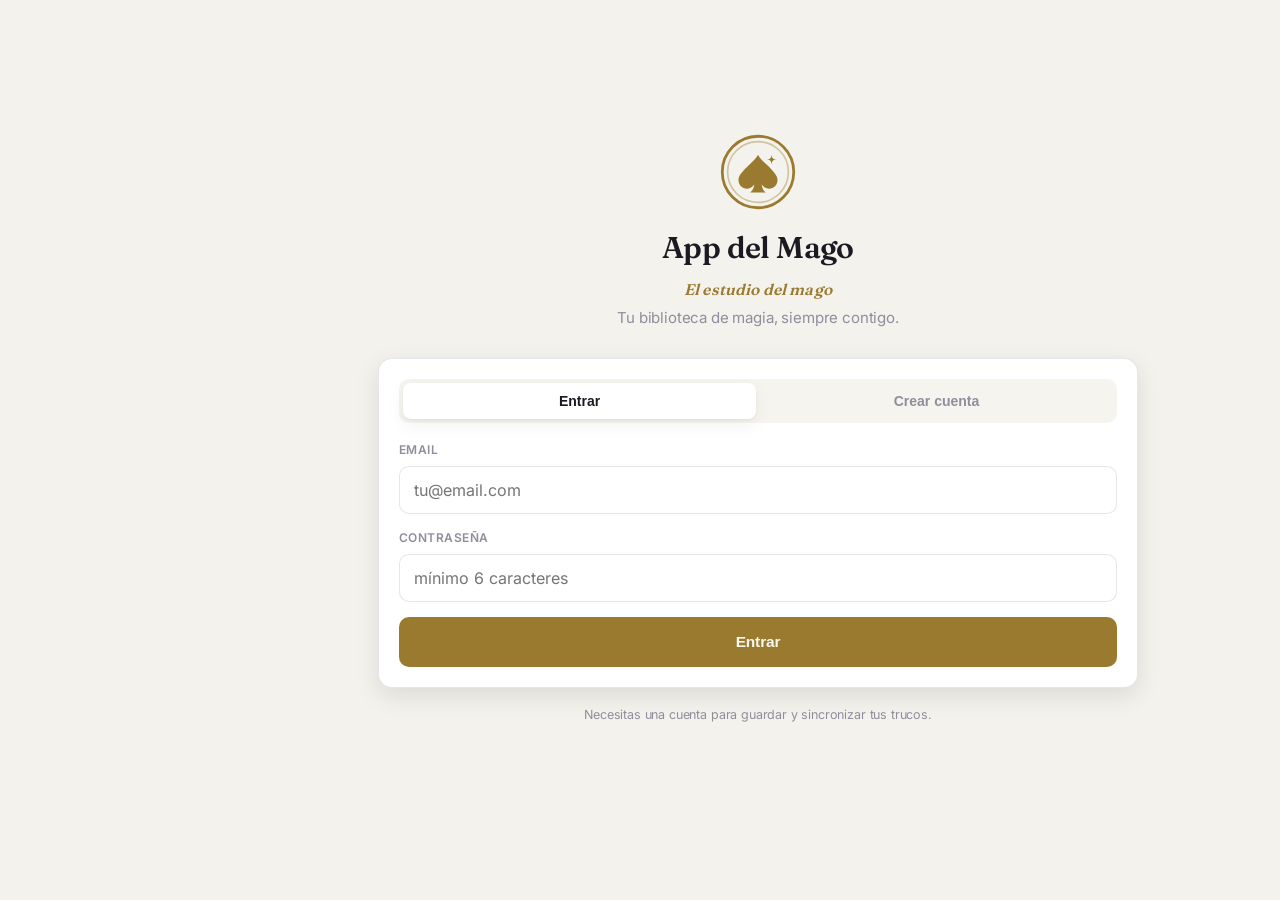
==== commit 130e1887: "Branding de precisión: pica rediseñada, favicon dedicado e imagen social - Símbolo rehecho: la pica " ====
--- a/index.html
+++ b/index.html
@@ -9,10 +9,22 @@
   <meta name="apple-mobile-web-app-status-bar-style" content="default">
   <meta name="apple-mobile-web-app-title" content="App del Mago">
   <meta name="description" content="App del Mago — el estudio del mago: tu biblioteca de trucos, rutinas y bolos.">
+  <meta property="og:type" content="website">
+  <meta property="og:site_name" content="App del Mago">
+  <meta property="og:title" content="App del Mago">
+  <meta property="og:description" content="El estudio del mago: tu biblioteca de trucos, rutinas y bolos.">
+  <meta property="og:url" content="https://appdelmago.com">
+  <meta property="og:image" content="https://appdelmago.com/og-image.png">
+  <meta property="og:image:width" content="1200">
+  <meta property="og:image:height" content="630">
+  <meta name="twitter:card" content="summary_large_image">
+  <meta name="twitter:title" content="App del Mago">
+  <meta name="twitter:description" content="El estudio del mago: tu biblioteca de trucos, rutinas y bolos.">
+  <meta name="twitter:image" content="https://appdelmago.com/og-image.png">
   <link rel="manifest" href="manifest.json">
   <link rel="apple-touch-icon" href="apple-touch-icon.png">
   <link rel="apple-touch-icon" sizes="180x180" href="apple-touch-icon.png">
-  <link rel="icon" type="image/svg+xml" href="icon.svg">
+  <link rel="icon" type="image/svg+xml" href="favicon.svg">
   <link rel="icon" type="image/png" sizes="192x192" href="icon-192.png">
   <script>
     /* Aplica el tema guardado antes de pintar (evita parpadeo) */
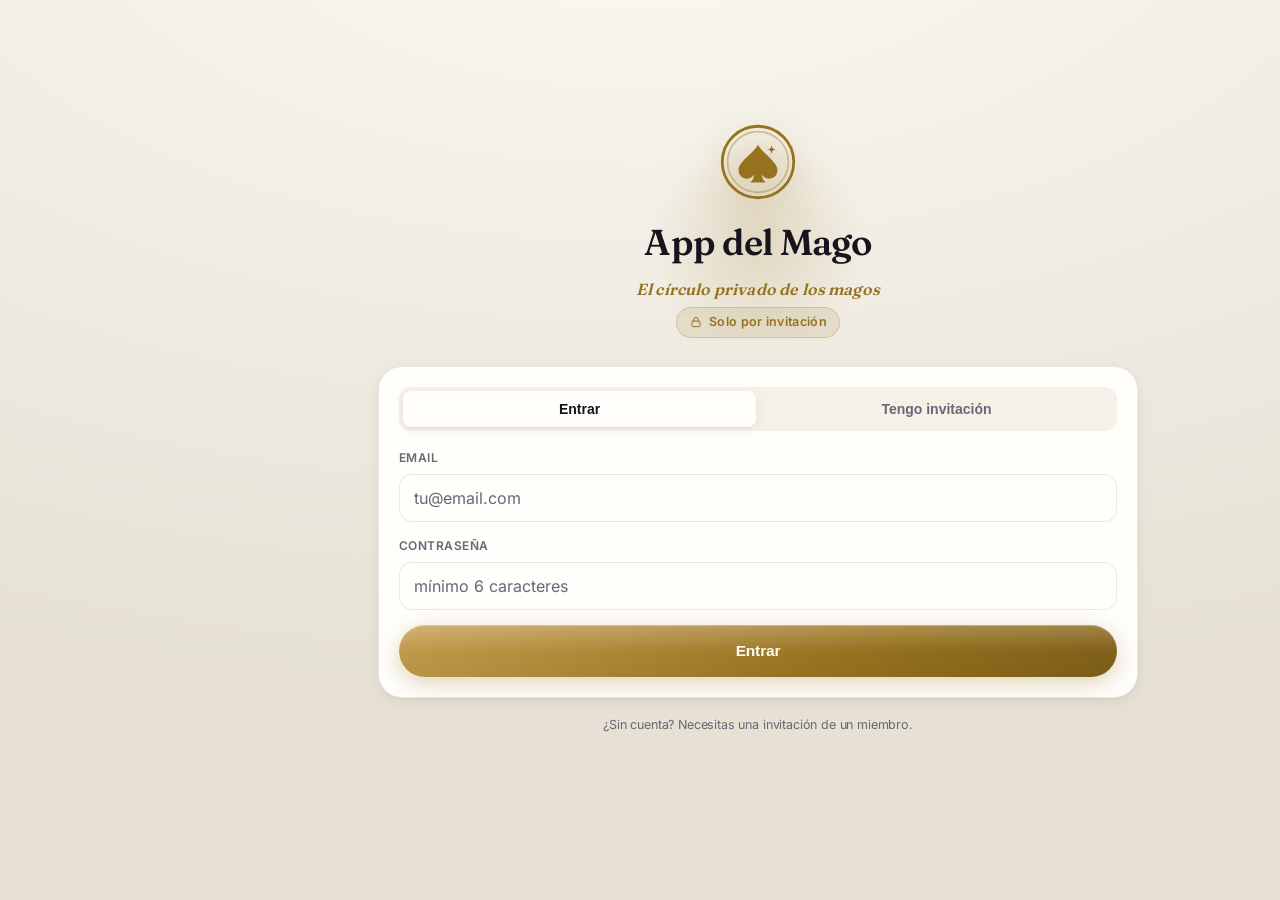
==== commit b1ef8146: "Auditoría PWA: shell fresco, colores de marca y metadatos - Service worker: navegaciones RED PRIMERO" ====
--- a/index.html
+++ b/index.html
@@ -2,12 +2,14 @@
 <html lang="es">
 <head>
   <meta charset="UTF-8">
-  <meta name="viewport" content="width=device-width, initial-scale=1.0, maximum-scale=1.0, user-scalable=no, viewport-fit=cover">
-  <meta name="theme-color" content="#151219" media="(prefers-color-scheme: dark)">
-  <meta name="theme-color" content="#f5f1e8" media="(prefers-color-scheme: light)">
+  <meta name="viewport" content="width=device-width, initial-scale=1.0, viewport-fit=cover">
+  <meta name="theme-color" content="#0c0b11" media="(prefers-color-scheme: dark)">
+  <meta name="theme-color" content="#f1ede4" media="(prefers-color-scheme: light)">
+  <meta name="mobile-web-app-capable" content="yes">
   <meta name="apple-mobile-web-app-capable" content="yes">
-  <meta name="apple-mobile-web-app-status-bar-style" content="default">
+  <meta name="apple-mobile-web-app-status-bar-style" content="black-translucent">
   <meta name="apple-mobile-web-app-title" content="App del Mago">
+  <link rel="preconnect" href="https://dculvupbfsjqunilkjyp.supabase.co" crossorigin>
   <meta name="description" content="App del Mago — el estudio del mago: tu biblioteca de trucos, rutinas y bolos.">
   <meta property="og:type" content="website">
   <meta property="og:site_name" content="App del Mago">
@@ -43,10 +45,10 @@
   <div class="app">
     <div id="view"></div>
   </div>
-  <script src="supabase.js"></script>
-  <script src="tus.js"></script>
-  <script src="cloud.js"></script>
-  <script src="app.js"></script>
+  <script defer src="supabase.js"></script>
+  <script defer src="tus.js"></script>
+  <script defer src="cloud.js"></script>
+  <script defer src="app.js"></script>
   <script>
     if ("serviceWorker" in navigator) {
       window.addEventListener("load", function () {
--- a/styles.css
+++ b/styles.css
@@ -5,62 +5,79 @@
    ========================================================================== */
 
 :root {
-  /* Claro */
-  --bg: #f4f2ec;
-  --bg-2: #eceae2;
-  --surface: #ffffff;
-  --surface-2: #f6f4ee;
-  --ink: #1b1922;
-  --ink-soft: #565060;
-  --ink-faint: #928c9c;
-  --line: rgba(20, 16, 30, 0.10);
-  --line-2: rgba(20, 16, 30, 0.06);
-  --brand: #9a7a2e;          /* latón sobrio */
-  --brand-press: #7f6323;
-  --on-brand: #fbf8ef;
+  /* Claro — "papel de galería" */
+  --bg: #f1ede4;
+  --bg-2: #e6e1d4;
+  --surface: #fffefb;
+  --surface-2: #f5f1e8;
+  --surface-3: #efe9dc;
+  --ink: #16141c;
+  --ink-soft: #4e4857;
+  --ink-faint: #8a8492;
+  --line: rgba(24, 18, 32, 0.09);
+  --line-2: rgba(24, 18, 32, 0.055);
+  --hair: rgba(152, 115, 39, 0.24);          /* filete dorado */
+  --brand: #96721f;          /* latón sobrio */
+  --brand-2: #c6a052;        /* latón claro (destello/degradado) */
+  --brand-press: #7a5c17;
+  --on-brand: #fffdf4;
   --accent: #7a3b4a;         /* burdeos apagado */
   --ok: #2e7d5b;
   --warn: #b07d22;
   --danger: #b23b3b;
-  --shadow: 0 1px 2px rgba(20, 15, 10, 0.05), 0 6px 18px rgba(20, 15, 10, 0.06);
-  --shadow-lg: 0 8px 24px rgba(20, 15, 10, 0.10);
-  --radius: 14px;
-  --radius-sm: 10px;
-  --tap: 50px;
+  --ring: 0 0 0 3px rgba(150, 114, 31, 0.18);
+  --shadow: 0 1px 2px rgba(30, 22, 10, 0.05), 0 4px 16px rgba(30, 22, 10, 0.055);
+  --shadow-lg: 0 12px 40px rgba(30, 22, 10, 0.14);
+  --shadow-brand: 0 6px 22px rgba(150, 114, 31, 0.30);
+  --grad-brand: linear-gradient(160deg, var(--brand-2), var(--brand) 62%, var(--brand-press));
+  --grad-page: radial-gradient(130% 90% at 50% -12%, #fcf9f2 0%, var(--bg) 48%, var(--bg-2) 100%);
+  --radius: 18px;
+  --radius-sm: 12px;
+  --tap: 52px;
   --ui: "Inter", -apple-system, BlinkMacSystemFont, "Segoe UI", Roboto, sans-serif;
   --display: "Fraunces", "Iowan Old Style", Georgia, serif;
 }
 
 :root[data-theme="dark"] {
-  --bg: #0f0e13;
-  --bg-2: #0a090d;
-  --surface: #17161d;
-  --surface-2: #201e28;
-  --ink: #ecebf1;
-  --ink-soft: #a7a3b4;
-  --ink-faint: #6f6b7c;
-  --line: rgba(255, 255, 255, 0.09);
+  /* Oscuro — "teatro de terciopelo" */
+  --bg: #0c0b11;
+  --bg-2: #070609;
+  --surface: #17161f;
+  --surface-2: #211f2b;
+  --surface-3: #2a2735;
+  --ink: #efedf4;
+  --ink-soft: #ada9ba;
+  --ink-faint: #726d80;
+  --line: rgba(255, 255, 255, 0.085);
   --line-2: rgba(255, 255, 255, 0.05);
-  --brand: #d0af5e;          /* latón cálido, no neón */
-  --brand-press: #b9963f;
-  --on-brand: #17130a;
-  --accent: #c98494;
+  --hair: rgba(216, 182, 103, 0.26);
+  --brand: #d8b667;          /* oro cálido, no neón */
+  --brand-2: #f1d391;
+  --brand-press: #bd9a48;
+  --on-brand: #1a1408;
+  --accent: #d295a3;
   --ok: #67c39a;
   --warn: #d8ab55;
   --danger: #e5807c;
-  --shadow: 0 1px 2px rgba(0, 0, 0, 0.4), 0 8px 24px rgba(0, 0, 0, 0.32);
-  --shadow-lg: 0 14px 40px rgba(0, 0, 0, 0.5);
+  --ring: 0 0 0 3px rgba(216, 182, 103, 0.22);
+  --shadow: 0 1px 2px rgba(0, 0, 0, 0.5), 0 6px 24px rgba(0, 0, 0, 0.42);
+  --shadow-lg: 0 20px 54px rgba(0, 0, 0, 0.62);
+  --shadow-brand: 0 6px 26px rgba(216, 182, 103, 0.22);
+  --grad-page: radial-gradient(130% 88% at 50% -10%, #191521 0%, var(--bg) 46%, var(--bg-2) 100%);
 }
 
 @media (prefers-color-scheme: dark) {
   :root:not([data-theme="light"]) {
-    --bg: #0f0e13; --bg-2: #0a090d; --surface: #17161d; --surface-2: #201e28;
-    --ink: #ecebf1; --ink-soft: #a7a3b4; --ink-faint: #6f6b7c;
-    --line: rgba(255,255,255,0.09); --line-2: rgba(255,255,255,0.05);
-    --brand: #d0af5e; --brand-press: #b9963f; --on-brand: #17130a;
-    --accent: #c98494; --ok: #67c39a; --warn: #d8ab55; --danger: #e5807c;
-    --shadow: 0 1px 2px rgba(0,0,0,0.4), 0 8px 24px rgba(0,0,0,0.32);
-    --shadow-lg: 0 14px 40px rgba(0,0,0,0.5);
+    --bg: #0c0b11; --bg-2: #070609; --surface: #17161f; --surface-2: #211f2b; --surface-3: #2a2735;
+    --ink: #efedf4; --ink-soft: #ada9ba; --ink-faint: #726d80;
+    --line: rgba(255,255,255,0.085); --line-2: rgba(255,255,255,0.05); --hair: rgba(216,182,103,0.26);
+    --brand: #d8b667; --brand-2: #f1d391; --brand-press: #bd9a48; --on-brand: #1a1408;
+    --accent: #d295a3; --ok: #67c39a; --warn: #d8ab55; --danger: #e5807c;
+    --ring: 0 0 0 3px rgba(216,182,103,0.22);
+    --shadow: 0 1px 2px rgba(0,0,0,0.5), 0 6px 24px rgba(0,0,0,0.42);
+    --shadow-lg: 0 20px 54px rgba(0,0,0,0.62);
+    --shadow-brand: 0 6px 26px rgba(216,182,103,0.22);
+    --grad-page: radial-gradient(130% 88% at 50% -10%, #191521 0%, var(--bg) 46%, var(--bg-2) 100%);
   }
 }
 
@@ -72,7 +89,8 @@
   overflow: hidden; overscroll-behavior: none;
   font-family: var(--ui);
   font-size: 16px; line-height: 1.5;
-  color: var(--ink); background: var(--bg);
+  color: var(--ink); background: var(--bg); background-image: var(--grad-page);
+  background-attachment: fixed;
   letter-spacing: -0.01em;
   -webkit-font-smoothing: antialiased; text-rendering: optimizeLegibility;
   user-select: none; -webkit-user-select: none; -webkit-touch-callout: none;
@@ -218,6 +236,8 @@
 
 .player { position: relative; aspect-ratio: 16/9; border-radius: var(--radius-sm); overflow: hidden; background: #000; margin-bottom: 12px; }
 .player iframe { position: absolute; inset: 0; width: 100%; height: 100%; border: 0; }
+.player.native { aspect-ratio: auto; }
+.player.native video { display: block; width: 100%; max-height: 70vh; background: #000; }
 .linkcard { display: flex; align-items: center; gap: 12px; background: var(--surface); border: 1px solid var(--line); border-radius: var(--radius-sm); padding: 14px; margin-bottom: 12px; text-decoration: none; color: var(--ink); }
 .linkcard .ic { color: var(--ink-faint); }
 .linkcard .n { flex: 1; font-weight: 500; word-break: break-all; font-size: 14px; }
@@ -535,3 +555,745 @@
 
 /* Selector de hora del recordatorio */
 .hoursel { flex: 0 0 auto; border: 1px solid var(--line); background: var(--surface-2); color: var(--ink); border-radius: 10px; padding: 9px 11px; font-size: 15px; font-family: var(--ui); font-variant-numeric: tabular-nums; }
+
+/* ======================= Comunidad + Mercado ======================= */
+.switch { width: 48px; height: 28px; border-radius: 999px; background: var(--surface-2); border: 1px solid var(--line); position: relative; flex: 0 0 auto; transition: background .2s; cursor: pointer; }
+.switch::before { content: ""; position: absolute; top: 2px; left: 2px; width: 22px; height: 22px; border-radius: 50%; background: #fff; box-shadow: 0 1px 3px rgba(0,0,0,.3); transition: transform .2s; }
+.switch.on { background: var(--brand); border-color: transparent; }
+.switch.on::before { transform: translateX(20px); }
+.toggle-row { display: flex; align-items: center; gap: 14px; background: var(--surface); border: 1px solid var(--line); border-radius: var(--radius-sm); padding: 14px; margin: 8px 0; cursor: pointer; }
+.toggle-row > div { flex: 1; } .toggle-row b { font-size: 15px; } .toggle-row .hint { margin: 3px 0 0; }
+.btn.small { padding: 9px 15px; font-size: 13.5px; width: auto; margin: 0; }
+
+/* Onboarding */
+.onb { max-width: 460px; }
+.onb-hero { text-align: center; padding: 22px 0 6px; }
+.onb-hero .mk { color: var(--brand); width: 76px; height: 76px; }
+.onb-hero .wm { font-family: var(--display); font-size: 34px; font-weight: 600; margin: 12px 0 0; letter-spacing: -.02em; }
+.onb-hero .tagline { font-family: var(--display); font-style: italic; color: var(--brand); margin: 2px 0 12px; }
+.onb-hero p { color: var(--ink-soft); }
+.onb-steps { display: flex; gap: 6px; margin: 0 0 20px; }
+.onb-steps i { height: 4px; border-radius: 2px; background: var(--line); flex: 1; }
+.onb-steps i.on { background: var(--brand); }
+.onb-feat { display: flex; gap: 14px; align-items: flex-start; margin: 16px 0; }
+.onb-feat .i2 { color: var(--brand); flex: 0 0 auto; } .onb-feat .i2 .i { width: 26px; height: 26px; }
+.onb-feat b { font-size: 15px; } .onb-feat p { margin: 3px 0 0; color: var(--ink-faint); font-size: 13.5px; line-height: 1.45; }
+.avatar-pick { display: flex; flex-direction: column; align-items: center; gap: 10px; margin: 6px 0 16px; }
+
+/* Avatares */
+.avatar { width: 40px; height: 40px; border-radius: 50%; background: var(--surface-2); background-size: cover; background-position: center; flex: 0 0 auto; display: flex; align-items: center; justify-content: center; }
+.avatar.ini { background: color-mix(in srgb, var(--brand) 18%, var(--surface-2)); color: var(--brand); font-weight: 700; font-family: var(--display); }
+.avatar.sm { width: 32px; height: 32px; font-size: 14px; }
+.avatar.big { width: 86px; height: 86px; font-size: 34px; }
+.avatar.xl { width: 96px; height: 96px; font-size: 38px; }
+
+.seg.big button { padding: 11px; font-size: 15px; }
+
+/* Feed */
+.feed { display: flex; flex-direction: column; gap: 12px; }
+.postcard { background: var(--surface); border: 1px solid var(--line); border-radius: var(--radius); padding: 14px; }
+.pc-head { display: flex; align-items: center; gap: 10px; cursor: pointer; }
+.pc-who .n { font-weight: 600; font-size: 14.5px; } .pc-who .h { font-size: 12px; color: var(--ink-faint); }
+.pc-body { margin: 10px 0 0; white-space: pre-wrap; font-size: 15px; line-height: 1.5; }
+.pc-media { margin-top: 10px; }
+.post-img { width: 100%; aspect-ratio: 4/3; border-radius: var(--radius-sm); background: var(--surface-2) center/cover no-repeat; }
+.pc-acts { display: flex; gap: 20px; margin-top: 12px; }
+.pc-acts button { display: flex; align-items: center; gap: 6px; background: none; border: none; color: var(--ink-soft); cursor: pointer; font-size: 13.5px; font-variant-numeric: tabular-nums; padding: 0; }
+.pc-like.on { color: var(--danger); }
+.trick-card, .listing-inline { display: flex; align-items: center; gap: 12px; margin-top: 10px; border: 1px solid var(--line); border-radius: var(--radius-sm); padding: 10px 12px; background: var(--surface-2); cursor: pointer; }
+.trick-card .tc-ic { color: var(--brand); flex: 0 0 auto; } .trick-card .tc-ic .mk { width: 26px; height: 26px; }
+.trick-card .n, .listing-inline .n { font-weight: 600; font-size: 14.5px; } .trick-card .d { font-size: 12.5px; color: var(--ink-faint); }
+.listing-inline .lc-cover { width: 52px; height: 52px; border-radius: 8px; flex: 0 0 auto; background: var(--surface) center/cover no-repeat; display: flex; align-items: center; justify-content: center; }
+.listing-inline .lc-cover.ph .mk { width: 26px; height: 26px; color: var(--brand); }
+.listing-inline .lc-info { flex: 1; min-width: 0; } .listing-inline .go { color: var(--ink-faint); }
+.price { color: var(--brand); font-weight: 700; font-size: 14px; }
+.price.big { font-size: 24px; font-family: var(--display); }
+.owned { color: var(--ok); font-weight: 600; font-size: 12px; margin-left: 6px; }
+
+/* Mercado */
+.market { display: grid; grid-template-columns: repeat(auto-fill, minmax(150px, 1fr)); gap: 12px; }
+.listcard { background: var(--surface); border: 1px solid var(--line); border-radius: var(--radius); overflow: hidden; cursor: pointer; box-shadow: var(--shadow); }
+.listcard .lc-cover { aspect-ratio: 4/3; background: var(--surface-2) center/cover no-repeat; display: flex; align-items: center; justify-content: center; }
+.listcard .lc-cover.ph .mk { width: 42px; height: 42px; color: var(--brand); }
+.listcard .lc-b { padding: 10px 12px; } .listcard .n { font-weight: 600; font-size: 14.5px; } .listcard .by { font-size: 12px; color: var(--ink-faint); margin: 2px 0 6px; }
+
+.li-cover { aspect-ratio: 16/10; border-radius: var(--radius); background: var(--surface-2) center/cover no-repeat; display: flex; align-items: center; justify-content: center; }
+.li-cover.ph .mk { width: 66px; height: 66px; color: var(--brand); }
+.li-seller { display: flex; align-items: center; gap: 8px; margin: 12px 0; color: var(--ink-soft); font-size: 14px; cursor: pointer; }
+.li-buy { display: flex; align-items: center; justify-content: space-between; gap: 14px; margin-top: 16px; }
+.li-buy .btn { margin: 0; width: auto; padding: 13px 22px; }
+
+/* Perfil */
+.profile-head { text-align: center; padding: 8px 0 4px; } .profile-head .avatar { margin: 0 auto; }
+.p-handle { color: var(--ink-faint); margin-top: 3px; font-size: 14px; } .p-bio { margin: 10px 0; color: var(--ink-soft); }
+.p-stats { display: flex; justify-content: center; gap: 28px; margin: 16px 0; }
+.p-stats b { display: block; font-family: var(--display); font-size: 20px; } .p-stats span { font-size: 12px; color: var(--ink-faint); }
+
+/* Comentarios / componer */
+.comments { display: flex; flex-direction: column; gap: 12px; }
+.cmt { display: flex; gap: 10px; } .c-who { font-weight: 600; font-size: 13.5px; } .c-who span { color: var(--ink-faint); font-weight: 400; font-size: 12px; margin-left: 6px; } .c-b { font-size: 14.5px; margin-top: 1px; }
+.cmt-add { display: flex; gap: 8px; margin-top: 14px; }
+.cmt-add input { flex: 1; border: 1px solid var(--line); border-radius: 999px; padding: 11px 15px; background: var(--surface); color: var(--ink); }
+.cmt-add .btn { width: auto; margin: 0; padding: 0 16px; }
+.pc-attach { display: flex; gap: 10px; margin-bottom: 12px; }
+.pc-attach .btn { margin: 0; width: auto; flex: 1; }
+
+/* ===================== Comunidad Pro ===================== */
+.iconbtn { position: relative; }
+.badge { position: absolute; top: -3px; right: -3px; min-width: 17px; height: 17px; padding: 0 4px; border-radius: 999px; background: var(--danger); color: #fff; font-size: 10.5px; font-weight: 700; display: flex; align-items: center; justify-content: center; }
+.chips.trending { margin: 10px 0 4px; }
+.pc-acts .pc-rep, .pc-acts .pc-save { color: var(--ink-soft); }
+.pc-save.on { color: var(--brand); }
+.pc-more { margin-left: auto; background: none; border: none; color: var(--ink-faint); cursor: pointer; padding: 4px; }
+.repost-tag { display: flex; align-items: center; gap: 6px; color: var(--ink-faint); font-size: 12.5px; margin: 4px 0 8px; }
+.repost-box { border: 1px solid var(--line); border-radius: var(--radius-sm); padding: 12px; margin-top: 4px; cursor: pointer; }
+.repost-box .rb-head { display: flex; align-items: center; gap: 8px; font-weight: 600; font-size: 13.5px; margin-bottom: 6px; }
+a.tag, a.mention { color: var(--brand); font-weight: 600; cursor: pointer; text-decoration: none; }
+
+/* Avisos */
+.notif-list { display: flex; flex-direction: column; }
+.notif { display: flex; align-items: center; gap: 12px; padding: 13px 4px; border-bottom: 1px solid var(--line-2); cursor: pointer; }
+.notif.unread { background: color-mix(in srgb, var(--brand) 7%, transparent); border-radius: var(--radius-sm); padding: 13px 10px; }
+.notif .n-b { flex: 1; min-width: 0; } .notif .n-s { color: var(--ink-faint); font-size: 13px; margin-top: 2px; white-space: nowrap; overflow: hidden; text-overflow: ellipsis; }
+.notif .n-t { color: var(--ink-faint); font-size: 12px; margin-top: 2px; } .notif .n-ic { color: var(--brand); flex: 0 0 auto; }
+
+/* Lista de magos */
+.mago-list { display: flex; flex-direction: column; }
+.mago-row { display: flex; align-items: center; gap: 12px; padding: 12px 4px; border-bottom: 1px solid var(--line-2); cursor: pointer; }
+.mago-row .mr-b { flex: 1; min-width: 0; } .mago-row .mr-b .n { font-weight: 600; font-size: 15px; } .mago-row .mr-b .d { font-size: 12.5px; color: var(--ink-faint); }
+.mago-row .btn.small { flex: 0 0 auto; }
+
+/* Perfil pro */
+.p-cover { height: 132px; border-radius: var(--radius); background: linear-gradient(120deg, var(--surface-2), var(--bg-2)) center/cover no-repeat; margin-bottom: -46px; }
+.p-cover.empty { background: linear-gradient(120deg, color-mix(in srgb, var(--brand) 22%, var(--surface-2)), var(--surface-2)); }
+.profile-head .avatar.xl { border: 3px solid var(--bg); box-shadow: var(--shadow); }
+.p-links { display: flex; gap: 8px; justify-content: center; flex-wrap: wrap; margin: 12px 0 0; }
+.p-link { display: inline-flex; align-items: center; gap: 5px; border: 1px solid var(--line); border-radius: 999px; padding: 6px 13px; font-size: 13px; color: var(--ink-soft); text-decoration: none; }
+.p-link .i { width: 15px; height: 15px; }
+.p-stats [data-go] { cursor: pointer; }
+.p-actions { display: flex; gap: 8px; justify-content: center; }
+.p-actions .btn { width: auto; margin: 0; }
+
+/* Comentarios (borrar) */
+.cmt { align-items: flex-start; } .cmt-body { flex: 1; min-width: 0; }
+.c-del { background: none; border: none; color: var(--ink-faint); cursor: pointer; padding: 2px; flex: 0 0 auto; }
+
+/* ===================== Comunidad: DMs, reseñas, dopamina ===================== */
+.streak { display: inline-flex; align-items: center; gap: 3px; color: var(--brand); font-weight: 700; font-size: 14px; font-variant-numeric: tabular-nums; margin-left: 8px; }
+.streak .i { width: 18px; height: 18px; }
+
+/* Medios múltiples */
+.pc-imgs.multi { display: grid; grid-template-columns: 1fr 1fr; gap: 6px; }
+.pc-imgs .post-img { aspect-ratio: 4/3; border-radius: var(--radius-sm); }
+.pc-imgs.multi .post-img { aspect-ratio: 1; }
+
+/* Mensajes */
+.conv-list { display: flex; flex-direction: column; }
+.conv { display: flex; align-items: center; gap: 12px; padding: 13px 4px; border-bottom: 1px solid var(--line-2); cursor: pointer; }
+.conv .cv-b { flex: 1; min-width: 0; } .conv .cv-b .n { font-weight: 600; font-size: 15px; } .conv .cv-b .d { font-size: 13px; color: var(--ink-faint); white-space: nowrap; overflow: hidden; text-overflow: ellipsis; }
+.conv .cv-t { font-size: 12px; color: var(--ink-faint); flex: 0 0 auto; }
+.conv .cv-unread { background: var(--brand); color: var(--on-brand); border-radius: 999px; min-width: 20px; height: 20px; padding: 0 6px; font-size: 12px; font-weight: 700; display: flex; align-items: center; justify-content: center; flex: 0 0 auto; }
+.screen.chat { display: flex; flex-direction: column; height: calc(100% - 12px); }
+.chat-scroll { flex: 1; overflow-y: auto; display: flex; flex-direction: column; gap: 8px; padding: 4px 2px 12px; }
+.bubble { max-width: 78%; align-self: flex-start; background: var(--surface); border: 1px solid var(--line); padding: 10px 13px; border-radius: 16px 16px 16px 4px; font-size: 15px; }
+.bubble.me { align-self: flex-end; background: var(--brand); color: var(--on-brand); border-color: transparent; border-radius: 16px 16px 4px 16px; }
+.chat-in { display: flex; gap: 8px; padding-top: 8px; border-top: 1px solid var(--line); }
+.chat-in input { flex: 1; border: 1px solid var(--line); border-radius: 999px; padding: 12px 15px; background: var(--surface); color: var(--ink); }
+.chat-in .btn { width: auto; margin: 0; padding: 0 16px; }
+
+/* Reseñas / valoración */
+.stars { color: var(--ink-faint); letter-spacing: 1px; } .stars .star.on { color: var(--brand); }
+.stars.pick { font-size: 30px; cursor: pointer; display: block; margin-bottom: 8px; } .stars.pick .star { cursor: pointer; }
+.li-top { display: flex; align-items: flex-start; gap: 10px; } .li-top .title { flex: 1; }
+.li-rating { display: flex; align-items: center; gap: 8px; color: var(--ink-soft); font-size: 13.5px; margin: 2px 0 6px; }
+.rate-box { background: var(--surface); border: 1px solid var(--line); border-radius: var(--radius-sm); padding: 14px; }
+.rate-box textarea { width: 100%; border: 1px solid var(--line); border-radius: var(--radius-sm); padding: 10px; background: var(--surface-2); color: var(--ink); margin-bottom: 8px; }
+.reviews { display: flex; flex-direction: column; gap: 12px; } .rev { display: flex; gap: 10px; }
+
+/* Logros */
+.ach-row { display: flex; flex-wrap: wrap; gap: 7px; justify-content: center; margin: 14px 0 4px; }
+.ach { display: inline-flex; align-items: center; gap: 5px; background: color-mix(in srgb, var(--brand) 12%, transparent); color: var(--brand); border: 1px solid color-mix(in srgb, var(--brand) 26%, transparent); border-radius: 999px; padding: 5px 11px; font-size: 12.5px; font-weight: 600; }
+.ach .i { width: 15px; height: 15px; }
+
+/* Animación de me gusta */
+.heart-burst { position: fixed; z-index: 300; color: var(--danger); font-size: 18px; pointer-events: none; animation: heartUp .9s ease-out forwards; }
+@keyframes heartUp { 0% { opacity: 1; transform: translate(0,0) scale(.6); } 100% { opacity: 0; transform: translate(var(--dx), -70px) scale(1.3); } }
+
+/* ============ Retos, ranking, descubrir ============ */
+.sec-row { display: flex; justify-content: space-between; align-items: center; }
+.seeall { color: var(--brand); font-size: 12px; font-weight: 600; letter-spacing: 0; text-transform: none; cursor: pointer; }
+.chal-banner { display: flex; align-items: center; gap: 12px; padding: 14px; border-radius: var(--radius); margin: 4px 0 6px; cursor: pointer;
+  background: linear-gradient(120deg, color-mix(in srgb, var(--brand) 20%, var(--surface)), var(--surface)); border: 1px solid color-mix(in srgb, var(--brand) 30%, var(--line)); }
+.chal-banner .cb-ic { color: var(--brand); flex: 0 0 auto; } .chal-banner .cb-b { flex: 1; min-width: 0; }
+.cb-t { font-family: var(--display); font-weight: 600; font-size: 16px; } .cb-p { font-size: 13px; color: var(--ink-soft); margin: 2px 0; }
+.cb-m { font-size: 12px; color: var(--brand); font-weight: 600; }
+.chal-banner .i:last-child { color: var(--ink-faint); }
+.chal-chip { display: inline-flex; align-items: center; gap: 6px; background: color-mix(in srgb, var(--brand) 12%, transparent); color: var(--brand); border-radius: 999px; padding: 7px 13px; font-size: 13px; margin-bottom: 12px; }
+.reto-head { text-align: center; padding: 8px 0 6px; } .reto-head .cb-ic.big { color: var(--brand); display: inline-block; } .reto-head .cb-ic.big .i { width: 40px; height: 40px; }
+.reto-head p { color: var(--ink-soft); } .reto-head .cb-m { margin: 6px 0 12px; } .reto-head .btn { width: auto; margin: 0 auto; padding: 12px 26px; }
+.top-strip { display: flex; gap: 12px; overflow-x: auto; padding: 2px 2px 8px; scrollbar-width: none; } .top-strip::-webkit-scrollbar { display: none; }
+.top-m { flex: 0 0 auto; width: 76px; text-align: center; cursor: pointer; }
+.top-m .avatar.big { width: 64px; height: 64px; font-size: 26px; margin: 0 auto 5px; }
+.top-m .tm-n { font-size: 12px; color: var(--ink-soft); white-space: nowrap; overflow: hidden; text-overflow: ellipsis; }
+.lb-list { display: flex; flex-direction: column; }
+.lb-row { display: flex; align-items: center; gap: 11px; padding: 11px 4px; border-bottom: 1px solid var(--line-2); cursor: pointer; }
+.lb-rank { width: 26px; text-align: center; font-family: var(--display); font-weight: 600; font-size: 17px; color: var(--ink-faint); flex: 0 0 auto; }
+.lb-rank.r1 { color: #d4af37; } .lb-rank.r2 { color: #9aa0a6; } .lb-rank.r3 { color: #b87333; }
+
+/* ============ Tu semana + comentarios enriquecidos ============ */
+.recap { background: linear-gradient(120deg, color-mix(in srgb, var(--brand) 16%, var(--surface)), var(--surface)); border: 1px solid color-mix(in srgb, var(--brand) 26%, var(--line)); border-radius: var(--radius); padding: 14px 16px; margin: 4px 0 8px; }
+.recap .rc-t { font-family: var(--display); font-weight: 600; font-size: 15px; margin-bottom: 6px; }
+.recap .rc-stats { display: flex; gap: 18px; flex-wrap: wrap; color: var(--ink-soft); font-size: 13.5px; }
+.recap .rc-stats b { font-family: var(--display); font-size: 18px; color: var(--ink); margin-right: 3px; }
+.recap .rc-fire { display: inline-flex; align-items: center; gap: 3px; color: var(--brand); } .recap .rc-fire .i { width: 15px; height: 15px; }
+.c-acts { display: flex; align-items: center; gap: 16px; margin-top: 5px; }
+.c-acts button { background: none; border: none; color: var(--ink-faint); cursor: pointer; font-size: 12.5px; display: inline-flex; align-items: center; gap: 4px; padding: 0; }
+.c-acts .c-like.on { color: var(--danger); }
+.c-acts .c-reply { font-weight: 600; }
+.c-who[data-mago] { cursor: pointer; }
+.cmt-replies { margin-left: 42px; display: flex; flex-direction: column; gap: 12px; margin-top: 12px; }
+.cmt.reply { }
+.reply-chip { display: flex; align-items: center; justify-content: space-between; gap: 8px; background: var(--surface-2); border: 1px solid var(--line); border-radius: var(--radius-sm); padding: 8px 12px; font-size: 13px; color: var(--ink-soft); margin-top: 10px; }
+.reply-chip button { background: none; border: none; color: var(--ink-faint); cursor: pointer; font-size: 14px; }
+
+/* ============ Historias (24h) ============ */
+.stories-bar { display: flex; gap: 12px; overflow-x: auto; padding: 4px 2px 12px; margin-bottom: 4px; scrollbar-width: none; }
+.stories-bar::-webkit-scrollbar { display: none; }
+.story-add, .story-item { flex: 0 0 auto; width: 66px; text-align: center; cursor: pointer; }
+.st-ring, .sa-ring { display: block; width: 62px; height: 62px; border-radius: 50%; padding: 2.5px; margin: 0 auto 5px; background: linear-gradient(135deg, #f3dc9a, #d2a851 45%, #a6761d); }
+.story-item.seen .st-ring { background: var(--line); }
+.st-ring .avatar, .sa-ring .avatar { width: 100%; height: 100%; border: 2.5px solid var(--bg); }
+.sa-ring { background: var(--surface-2); border: 1.5px dashed var(--line); display: flex; align-items: center; justify-content: center; color: var(--brand); }
+.sa-ring .i { width: 24px; height: 24px; }
+.st-n { font-size: 11.5px; color: var(--ink-soft); white-space: nowrap; overflow: hidden; text-overflow: ellipsis; display: block; }
+
+.story-viewer { position: fixed; inset: 0; z-index: 400; background: #000; display: flex; flex-direction: column; }
+.sv-top { position: absolute; top: 0; left: 0; right: 0; z-index: 2; padding: 10px 12px calc(10px + env(safe-area-inset-top)); background: linear-gradient(#000a, transparent); }
+.sv-bars { display: flex; gap: 4px; margin-bottom: 10px; }
+.sv-bars i { flex: 1; height: 3px; border-radius: 2px; background: rgba(255,255,255,.35); overflow: hidden; }
+.sv-bars i.done { background: #fff; } .sv-bars i.cur { background: #fff; }
+.sv-head { display: flex; align-items: center; gap: 9px; color: #fff; font-weight: 600; font-size: 14px; }
+.sv-head .avatar { border: 1px solid rgba(255,255,255,.4); }
+.sv-head .sv-t { color: rgba(255,255,255,.7); font-weight: 400; font-size: 12px; }
+.sv-head .sv-x { margin-left: auto; background: none; border: none; color: #fff; font-size: 22px; cursor: pointer; line-height: 1; }
+.sv-media { flex: 1; display: flex; align-items: center; justify-content: center; }
+.sv-media .sv-img { width: 100%; height: 100%; background-size: contain; background-position: center; background-repeat: no-repeat; }
+.sv-media iframe { width: 100%; height: 100%; border: 0; }
+.sv-media video { width: 100%; height: 100%; object-fit: contain; background: #000; }
+.sv-cap { position: absolute; bottom: 0; left: 0; right: 0; padding: 20px 16px calc(28px + env(safe-area-inset-bottom)); color: #fff; font-size: 15.5px; background: linear-gradient(transparent, #000b); z-index: 2; }
+.sv-nav { position: absolute; inset: 0; display: flex; z-index: 1; }
+.sv-nav .sv-prev { width: 32%; } .sv-nav .sv-next { flex: 1; }
+.sc-prev { min-height: 0; } .sc-prev .sc-img { height: 160px; border-radius: var(--radius-sm); margin-bottom: 8px; background-size: cover; background-position: center; }
+.sc-vid { padding: 20px; text-align: center; color: var(--ink-soft); background: var(--surface-2); border-radius: var(--radius-sm); margin-bottom: 8px; display: flex; align-items: center; justify-content: center; gap: 8px; }
+.sc-cap { width: 100%; margin: 8px 0; border: 1px solid var(--line); border-radius: 10px; padding: 10px; background: var(--surface-2); color: var(--ink); }
+
+/* ============ Action sheet + vistas de historia ============ */
+.modal-ov.sheet { align-items: flex-end; padding: 0; }
+.sheet-box { width: 100%; max-width: 520px; margin: 0 auto; padding: 10px 12px calc(14px + env(safe-area-inset-bottom)); display: flex; flex-direction: column; gap: 8px; }
+.sheet-btn { width: 100%; padding: 15px; border-radius: var(--radius-sm); border: 1px solid var(--line); background: var(--surface); color: var(--ink); font-size: 15.5px; font-weight: 600; cursor: pointer; }
+.sheet-btn.danger { color: var(--danger); }
+.sheet-btn.cancel { background: var(--surface-2); color: var(--ink-soft); margin-top: 4px; }
+.sv-viewers { position: absolute; bottom: calc(20px + env(safe-area-inset-bottom)); left: 50%; transform: translateX(-50%); z-index: 3; display: inline-flex; align-items: center; gap: 6px; background: rgba(0,0,0,.55); color: #fff; border: 1px solid rgba(255,255,255,.3); border-radius: 999px; padding: 8px 15px; font-size: 13px; cursor: pointer; }
+.sv-viewers .i { width: 16px; height: 16px; }
+
+.loadmore { display: block; margin: 14px auto 4px; }
+
+/* ============ Autocompletado @ / # ============ */
+.ac-panel { position: fixed; z-index: 1200; background: var(--surface); border: 1px solid var(--line); border-radius: 12px; box-shadow: 0 12px 30px rgba(0,0,0,.18); overflow: hidden; max-height: 260px; overflow-y: auto; }
+.ac-row { display: flex; align-items: center; gap: 10px; width: 100%; padding: 9px 12px; border: 0; background: transparent; color: var(--ink); font-size: 14.5px; font-weight: 600; cursor: pointer; text-align: left; }
+.ac-row:hover { background: var(--surface-2); }
+.ac-row .avatar { width: 30px; height: 30px; }
+
+/* ============ Gestión del vendedor en el mercado ============ */
+.badge-paused { display: inline-block; vertical-align: middle; font-size: 12px; font-weight: 700; padding: 3px 9px; border-radius: 999px; background: var(--surface-2); color: var(--ink-soft); border: 1px solid var(--line); margin-left: 8px; }
+.li-sales { font-size: 13.5px; color: var(--ink-soft); font-weight: 600; }
+.li-owner { display: flex; gap: 8px; margin-top: 12px; flex-wrap: wrap; }
+.li-owner .btn { margin: 0; flex: 1; min-width: 96px; padding: 12px 10px; }
+.li-owner .btn.danger { color: var(--danger); border-color: color-mix(in srgb, var(--danger) 40%, var(--line)); }
+.c-edit { background: none; border: 0; color: var(--ink-soft); font-size: 13px; font-weight: 600; cursor: pointer; padding: 0; }
+
+/* ============ Clips (feed vertical estilo TikTok) ============ */
+.clips-screen { position: fixed; inset: 0; z-index: 60; background: #000; }
+.clips-x { position: absolute; top: calc(10px + env(safe-area-inset-top)); left: 12px; z-index: 4; width: 40px; height: 40px; display: flex; align-items: center; justify-content: center; border: 0; border-radius: 999px; background: rgba(0,0,0,.4); color: #fff; cursor: pointer; }
+.clips-x .i { width: 22px; height: 22px; }
+.clips-title { position: absolute; top: calc(18px + env(safe-area-inset-top)); left: 0; right: 0; text-align: center; z-index: 3; color: #fff; font-weight: 800; font-size: 17px; letter-spacing: .3px; text-shadow: 0 1px 6px rgba(0,0,0,.5); pointer-events: none; }
+.clips { height: 100%; overflow-y: auto; scroll-snap-type: y mandatory; -webkit-overflow-scrolling: touch; scrollbar-width: none; }
+.clips::-webkit-scrollbar { display: none; }
+.clip { position: relative; height: 100%; scroll-snap-align: start; scroll-snap-stop: always; background: #000; overflow: hidden; }
+.clip-video { position: absolute; inset: 0; display: flex; align-items: center; justify-content: center; background: #000; }
+.clip-video iframe { position: absolute; inset: 0; width: 100%; height: 100%; border: 0; }
+.clip-video video { position: absolute; inset: 0; width: 100%; height: 100%; object-fit: cover; background: #000; }
+.clip-poster { position: absolute; inset: 0; background-size: cover; background-position: center; filter: brightness(.72); }
+.clip-prog { position: absolute; left: 0; right: 0; bottom: 0; height: 3px; background: rgba(255,255,255,.18); z-index: 2; }
+.clip-prog i { display: block; height: 100%; width: 0; background: #fff; transition: width .15s linear; }
+.clip-tap { position: absolute; inset: 0; z-index: 1; }
+.clip-rail { position: absolute; right: 10px; bottom: calc(96px + env(safe-area-inset-bottom)); z-index: 3; display: flex; flex-direction: column; align-items: center; gap: 20px; }
+.clip-av { width: 48px; height: 48px; padding: 0; border: 2px solid #fff; border-radius: 999px; background: none; cursor: pointer; overflow: hidden; }
+.clip-av .avatar { width: 100%; height: 100%; }
+.clip-act { display: flex; flex-direction: column; align-items: center; gap: 3px; border: 0; background: none; color: #fff; font-size: 12.5px; font-weight: 700; cursor: pointer; text-shadow: 0 1px 4px rgba(0,0,0,.5); }
+.clip-act .i { width: 32px; height: 32px; filter: drop-shadow(0 1px 4px rgba(0,0,0,.45)); }
+.clip-act.on { color: var(--danger); }
+.clip-act.clip-save.on { color: var(--brand); }
+.clip-act.clip-like.on { color: #ff4d6d; }
+.clip-meta { position: absolute; left: 14px; right: 78px; bottom: calc(30px + env(safe-area-inset-bottom)); z-index: 3; color: #fff; text-shadow: 0 1px 6px rgba(0,0,0,.6); }
+.clip-meta .cm-user { font-size: 15.5px; margin-bottom: 6px; cursor: pointer; }
+.clip-meta .cm-user span { opacity: .8; font-weight: 600; }
+.clip-meta .cm-body { font-size: 14.5px; line-height: 1.4; max-height: 4.2em; overflow: hidden; }
+.clip-meta .cm-body a { color: #fff; font-weight: 700; }
+.clips-load { display: flex; align-items: center; justify-content: center; height: 100%; }
+.clips-empty { height: 100%; display: flex; flex-direction: column; align-items: center; justify-content: center; text-align: center; color: #fff; padding: 0 30px; gap: 6px; }
+.clips-empty .big { opacity: .5; } .clips-empty .big .i { width: 54px; height: 54px; }
+.clips-empty h3 { margin: 6px 0 0; } .clips-empty p { color: rgba(255,255,255,.7); margin: 0 0 14px; }
+.seg.big button { white-space: nowrap; font-size: 14px; }
+
+/* ============ Enlace feed → Clips y seguir en el rail ============ */
+.clip-open { display: inline-flex; align-items: center; gap: 6px; margin: 8px 0 2px; padding: 7px 13px; border: 1px solid var(--line); border-radius: 999px; background: var(--surface-2); color: var(--ink); font-size: 13px; font-weight: 700; cursor: pointer; }
+.clip-open .i { width: 15px; height: 15px; color: var(--brand); }
+.clip-avw { position: relative; }
+.clip-follow { position: absolute; left: 50%; bottom: -9px; transform: translateX(-50%); width: 22px; height: 22px; padding: 0; border: 2px solid #fff; border-radius: 999px; background: #ff4d6d; color: #fff; font-size: 16px; font-weight: 800; line-height: 1; cursor: pointer; display: flex; align-items: center; justify-content: center; }
+
+/* ============ Clips: efecto, crear, comentarios ============ */
+.cm-effect { display: inline-flex; align-items: center; gap: 5px; margin-top: 8px; padding: 4px 10px; border-radius: 999px; background: rgba(0,0,0,.4); border: 1px solid rgba(255,255,255,.25); font-size: 12.5px; font-weight: 700; }
+.cm-effect .i { width: 14px; height: 14px; }
+.clips-create { position: absolute; top: calc(12px + env(safe-area-inset-top)); right: 14px; z-index: 4; width: 40px; height: 40px; display: flex; align-items: center; justify-content: center; border: 0; border-radius: 999px; background: var(--brand); color: var(--on-brand, #17130a); cursor: pointer; box-shadow: 0 2px 10px rgba(0,0,0,.35); }
+.clips-create .i { width: 24px; height: 24px; }
+/* Hoja de comentarios de clips */
+.clip-cmts .cc-box { width: 100%; max-width: 560px; margin: 0 auto; background: var(--surface); border-radius: 20px 20px 0 0; max-height: 74vh; display: flex; flex-direction: column; }
+.cc-h { text-align: center; font-weight: 800; padding: 14px; border-bottom: 1px solid var(--line); }
+.cc-list { flex: 1; overflow-y: auto; padding: 12px 14px; }
+.cc-row { display: flex; align-items: flex-start; gap: 10px; padding: 8px 0; }
+.cc-row .avatar { width: 34px; height: 34px; flex: 0 0 auto; }
+.cc-bb { flex: 1; }
+.cc-who { font-size: 13.5px; font-weight: 700; } .cc-who span { color: var(--ink-soft); font-weight: 500; margin-left: 6px; font-size: 12px; }
+.cc-b { font-size: 14.5px; margin-top: 2px; } .cc-b a { color: var(--brand); font-weight: 700; }
+.cc-del { border: 0; background: none; color: var(--ink-faint); cursor: pointer; padding: 2px; }
+.cc-add { display: flex; gap: 8px; padding: 10px 12px calc(12px + env(safe-area-inset-bottom)); border-top: 1px solid var(--line); }
+.cc-add input { flex: 1; border: 1px solid var(--line); border-radius: 999px; padding: 11px 14px; background: var(--surface-2); color: var(--ink); }
+/* Pantalla de creación de clip */
+.clc-choose { display: flex; gap: 12px; margin: 6px 0 10px; }
+.clc-opt { flex: 1; display: flex; flex-direction: column; align-items: center; gap: 4px; padding: 24px 12px; border: 1px solid var(--line); border-radius: var(--radius-sm); background: var(--surface); color: var(--ink); cursor: pointer; }
+.clc-opt .i { width: 30px; height: 30px; color: var(--brand); margin-bottom: 4px; }
+.clc-opt b { font-size: 15px; } .clc-opt span { font-size: 12.5px; color: var(--ink-soft); }
+.clc-prev { border-radius: var(--radius-sm); overflow: hidden; background: #000; margin-bottom: 12px; }
+.clc-prev video { width: 100%; max-height: 52vh; display: block; background: #000; }
+.clc-acts { display: flex; flex-direction: column; gap: 8px; margin-top: 4px; }
+
+/* ============ App por invitación ============ */
+.gate-badge { display: inline-flex; align-items: center; gap: 6px; padding: 5px 12px; border-radius: 999px; border: 1px solid rgba(255,255,255,.28); background: rgba(0,0,0,.16); font-size: 12.5px; font-weight: 700; letter-spacing: .3px; }
+.gate-badge .i { width: 14px; height: 14px; }
+.inv-list { display: flex; flex-direction: column; gap: 8px; }
+.inv-row { display: flex; align-items: center; gap: 10px; padding: 12px 14px; border: 1px solid var(--line); border-radius: var(--radius-sm); background: var(--surface); }
+.inv-row.used { opacity: .62; }
+.inv-code { font-family: ui-monospace, "SF Mono", Menlo, monospace; font-weight: 800; letter-spacing: 1px; font-size: 15px; }
+.inv-st { flex: 1; font-size: 12.5px; color: var(--ink-soft); display: flex; align-items: center; gap: 4px; }
+.inv-row.used .inv-st { color: var(--ok); }
+.inv-st .i { width: 14px; height: 14px; }
+
+/* ==========================================================================
+   OVERHAUL v2 — capa premium (club privado). Sube el listón sin tocar el
+   marcado: tipografía editorial, latón con degradado, tarjetas con relieve,
+   filetes dorados y barra inferior flotante de cristal.
+   ========================================================================== */
+::selection { background: color-mix(in srgb, var(--brand) 30%, transparent); }
+.app { scroll-behavior: smooth; }
+
+/* Tipografía editorial más rotunda */
+h1.title { font-size: 31px; letter-spacing: -0.03em; line-height: 1.06; }
+.appbar .wm { font-size: 23px; letter-spacing: -0.03em; }
+.pagehead h1 { font-size: 22px; letter-spacing: -0.03em; }
+.subtitle { font-size: 14.5px; color: var(--ink-faint); }
+
+/* Etiquetas de sección con filete dorado (no en las de fila con enlace) */
+.sec-label:not(.sec-row) { display: flex; align-items: center; gap: 12px; color: var(--brand); letter-spacing: .18em; }
+.sec-label:not(.sec-row)::after { content: ""; flex: 1; height: 1px; background: linear-gradient(90deg, var(--hair), transparent); }
+
+/* Botones: latón con degradado y sombra cálida, forma de cápsula */
+.btn { background: var(--grad-brand); color: var(--on-brand); border-radius: 999px; font-weight: 650; box-shadow: var(--shadow-brand); transition: transform .12s ease, box-shadow .18s ease, background .18s ease; }
+.btn:active { transform: translateY(1px) scale(.99); box-shadow: var(--shadow); background: var(--brand-press); }
+.btn.ghost { background: var(--surface); color: var(--ink); border: 1px solid var(--line); box-shadow: var(--shadow); }
+.btn.ghost:active { background: var(--surface-2); box-shadow: none; }
+.btn.danger { background: transparent; color: var(--danger); border: 1px solid color-mix(in srgb, var(--danger) 42%, transparent); box-shadow: none; }
+.btn.small { border-radius: 999px; box-shadow: none; }
+.btn:disabled { opacity: .5; box-shadow: none; }
+
+/* Botones de icono y "volver": un punto más táctiles */
+.iconbtn, .pagehead .back { border-radius: 13px; box-shadow: var(--shadow); transition: transform .12s ease, border-color .18s ease; }
+.iconbtn:active, .pagehead .back:active { transform: scale(.92); }
+
+/* Campos: foco con halo dorado */
+.field input, .field textarea, .field select { border-radius: 13px; transition: border-color .15s ease, box-shadow .15s ease; }
+.field input:focus, .field textarea:focus, .field select:focus { border-color: var(--brand); box-shadow: var(--ring); }
+
+/* Chips: activo con degradado sutil */
+.chip { border-radius: 999px; transition: transform .12s ease; }
+.chip:active { transform: scale(.95); }
+.tchip { transition: transform .12s ease; }
+.tchip.on { background: var(--grad-brand); border-color: transparent; box-shadow: var(--shadow-brand); }
+
+/* Tarjetas: relieve y elevación al pasar */
+.card, .listcard { border-radius: 18px; transition: transform .2s cubic-bezier(.2,.7,.3,1), box-shadow .2s ease, border-color .2s ease; }
+.card:hover, .listcard:hover { transform: translateY(-3px); box-shadow: var(--shadow-lg); border-color: var(--hair); }
+.card .thumb, .listcard .lc-cover { background-image: linear-gradient(150deg, var(--surface-2), var(--surface-3)); }
+.card .thumb::after { content: ""; position: absolute; inset: 0; background: linear-gradient(180deg, rgba(255,255,255,.06), transparent 40%); pointer-events: none; }
+.card .body h3 { font-size: 16.5px; }
+
+/* Superficies de lista con relieve y micro-pulsación */
+.postcard, .panel, .setrow, .rrow, .toggle-row, .stat, .pracrow, .shareitem, .inv-row, .vidrow, .conv, .notif {
+  border-radius: 16px; box-shadow: var(--shadow);
+}
+.setrow, .rrow { transition: transform .14s ease, box-shadow .18s ease, border-color .18s ease; }
+.setrow:active, .rrow:active { transform: scale(.99); }
+.setrow:hover, .rrow:hover { border-color: var(--hair); }
+.setrow .si, .rrow .ri { color: var(--brand); }
+
+/* Emblema con leve resplandor de latón */
+.splash .logo .mk, .gate-hero .logo .mk, .onb-hero .mk, .lock .lk .mk {
+  filter: drop-shadow(0 8px 22px color-mix(in srgb, var(--brand) 42%, transparent));
+}
+
+/* Hero de bienvenida más cinematográfico */
+.hero { background: linear-gradient(150deg, #221d2b, #3a2c39 60%, #4a3324); box-shadow: var(--shadow-lg); }
+.hero::after { content: ""; position: absolute; right: -30px; top: -30px; width: 160px; height: 160px; border-radius: 50%; background: radial-gradient(circle, color-mix(in srgb, var(--brand) 40%, transparent), transparent 70%); pointer-events: none; }
+
+/* Puerta de entrada: más lujo */
+.gate-hero h1 { font-size: 34px; }
+.gate-card { border-radius: 22px; box-shadow: var(--shadow-lg); }
+.gate-badge { border: 1px solid var(--hair); background: color-mix(in srgb, var(--brand) 12%, transparent); color: var(--brand); }
+
+/* Toast y modales: cristal y profundidad */
+.toast { border-radius: 999px; box-shadow: var(--shadow-lg); background: color-mix(in srgb, var(--ink) 94%, var(--brand)); }
+.modal { border-radius: 22px; box-shadow: var(--shadow-lg); }
+
+/* Avatares con filete dorado sutil */
+.avatar { box-shadow: inset 0 0 0 1px var(--line-2); }
+.avatar.big, .avatar.xl { box-shadow: inset 0 0 0 1px var(--hair), var(--shadow); }
+
+/* Publicaciones: cabecera con más presencia */
+.postcard { padding: 15px 15px 13px; }
+.pc-who .n { font-size: 15px; letter-spacing: -0.01em; }
+.price.big { letter-spacing: -0.02em; }
+
+/* FAB: latón con degradado y resplandor */
+.fab { background: var(--grad-brand); box-shadow: var(--shadow-brand), var(--shadow-lg); border-radius: 18px; }
+.fab:active { transform: scale(.93); }
+
+/* Barra inferior flotante de cristal — SOLO móvil/tablet (en escritorio es lateral) */
+@media (max-width: 999px) {
+  .tabbar {
+    left: 12px; right: 12px; bottom: calc(10px + env(safe-area-inset-bottom));
+    padding: 9px 6px; border: 1px solid var(--line); border-radius: 22px;
+    box-shadow: var(--shadow-lg);
+    background: color-mix(in srgb, var(--surface) 80%, transparent);
+    backdrop-filter: blur(22px) saturate(1.3); -webkit-backdrop-filter: blur(22px) saturate(1.3);
+  }
+  .tabbar a { position: relative; border-radius: 14px; padding: 6px 0; transition: color .15s ease; }
+  .tabbar a.on { color: var(--brand); }
+  .tabbar a.on::before {
+    content: ""; position: absolute; inset: 0; border-radius: 14px;
+    background: color-mix(in srgb, var(--brand) 14%, transparent); z-index: -1;
+  }
+  .tabbar a.on .i { filter: drop-shadow(0 2px 8px color-mix(in srgb, var(--brand) 55%, transparent)); }
+  .app { padding-bottom: calc(104px + env(safe-area-inset-bottom)); }
+  .fab { bottom: calc(92px + env(safe-area-inset-bottom)); }
+  .toast { bottom: calc(100px + env(safe-area-inset-bottom)); }
+}
+
+/* Barra lateral (escritorio): marca con resplandor y activo con filete */
+@media (min-width: 1000px) {
+  .tbbrand .mk { filter: drop-shadow(0 4px 14px color-mix(in srgb, var(--brand) 40%, transparent)); }
+  .tabbar a.on { position: relative; }
+  .tabbar a.on::before { content: ""; position: absolute; left: 0; top: 8px; bottom: 8px; width: 3px; border-radius: 0 3px 3px 0; background: var(--brand); }
+}
+
+/* ==========================================================================
+   REFINAMIENTO v3 — el último 10% que se nota: micro-interacciones,
+   materiales, cargas elegantes y accesibilidad. Solo CSS.
+   ========================================================================== */
+
+/* Respeto por quien reduce el movimiento */
+@media (prefers-reduced-motion: reduce) {
+  *, *::before, *::after { animation-duration: .001ms !important; animation-iteration-count: 1 !important; transition-duration: .001ms !important; }
+}
+
+/* Foco de teclado visible y elegante (no pisa el halo de los campos) */
+a:focus-visible, button:focus-visible, .setrow:focus-visible, .card:focus-visible, [tabindex]:focus-visible {
+  outline: 2px solid var(--brand); outline-offset: 3px; border-radius: 12px;
+}
+a { color: var(--brand); text-underline-offset: 3px; }
+
+/* Barra de desplazamiento discreta (escritorio) */
+.app { scrollbar-width: thin; scrollbar-color: var(--line) transparent; }
+.app::-webkit-scrollbar { width: 10px; }
+.app::-webkit-scrollbar-thumb { background: var(--line); border-radius: 999px; border: 3px solid transparent; background-clip: padding-box; }
+.app::-webkit-scrollbar-thumb:hover { background: var(--ink-faint); }
+
+/* Brillo sutil en los botones de latón */
+.btn { position: relative; overflow: hidden; }
+.btn::after { content: ""; position: absolute; left: 0; right: 0; top: 0; height: 50%; background: linear-gradient(180deg, rgba(255,255,255,.20), transparent); pointer-events: none; }
+.btn.ghost::after, .btn.danger::after, .btn:disabled::after { display: none; }
+
+/* Cargas con más intención: doble anillo + latido del emblema */
+.splash .spin, .splash-spin { width: 30px; height: 30px; border-width: 3px; }
+.splash .logo .mk { animation: glowpulse 3.4s ease-in-out infinite; }
+@keyframes glowpulse {
+  0%, 100% { filter: drop-shadow(0 8px 20px color-mix(in srgb, var(--brand) 30%, transparent)); }
+  50% { filter: drop-shadow(0 10px 30px color-mix(in srgb, var(--brand) 55%, transparent)); }
+}
+/* Utilidad de esqueleto (para quien la use) */
+@keyframes shimmer { 100% { background-position: 200% 0; } }
+.skeleton { background: linear-gradient(90deg, var(--surface-2) 25%, var(--surface-3) 37%, var(--surface-2) 63%); background-size: 200% 100%; animation: shimmer 1.4s ease infinite; border-radius: var(--radius-sm); }
+
+/* Segmentos y pestañas con transición suave del activo */
+.seg button, .gate-tabs button, .seg.big button { transition: background .2s ease, color .2s ease, box-shadow .2s ease; }
+.gate-tabs button.on { box-shadow: var(--shadow); }
+
+/* Anillos de historia: destello del activo, apagado del visto */
+.st-ring { box-shadow: 0 3px 12px color-mix(in srgb, var(--brand) 30%, transparent); }
+.story-item.seen .st-ring { box-shadow: none; opacity: .9; }
+.story-add:active .sa-ring, .story-item:active .st-ring { transform: scale(.94); }
+.sa-ring, .st-ring { transition: transform .12s ease; }
+
+/* Avatares con iniciales en degradado de latón */
+.avatar.ini { background: linear-gradient(150deg, color-mix(in srgb, var(--brand) 28%, var(--surface-2)), var(--surface-2)); }
+
+/* Racha como cápsula */
+.streak { background: color-mix(in srgb, var(--brand) 12%, transparent); padding: 3px 10px 3px 8px; border-radius: 999px; }
+
+/* Recap y banner del reto: relieve y realce al pulsar */
+.recap { box-shadow: var(--shadow); position: relative; overflow: hidden; }
+.recap::after { content: ""; position: absolute; right: -20px; top: -20px; width: 110px; height: 110px; border-radius: 50%; background: radial-gradient(circle, color-mix(in srgb, var(--brand) 26%, transparent), transparent 70%); pointer-events: none; }
+.chal-banner { box-shadow: var(--shadow); transition: transform .15s ease, box-shadow .18s ease; }
+.chal-banner:active { transform: scale(.99); }
+.top-m .avatar { transition: transform .15s ease; } .top-m:active .avatar { transform: scale(.95); }
+
+/* Estadísticas: números con degradado de latón */
+.stat .num, .p-stats b { background: var(--grad-brand); -webkit-background-clip: text; background-clip: text; color: transparent; }
+
+/* Detalle: notas y ficha con más carácter */
+.notes { border-radius: 16px; box-shadow: var(--shadow); border-left: 3px solid var(--brand); }
+.specs { border-radius: 16px; box-shadow: var(--shadow); }
+.specrow { transition: background .15s ease; }
+.detail-badges { gap: 7px; }
+
+/* Pills de estado: forma de cápsula, un pelo más suaves */
+.pill { border-radius: 999px; padding: 4px 10px; }
+
+/* Modales con entrada suave */
+.modal-ov { animation: ovfade .2s ease; }
+.modal, .sheet-box, .cc-box { animation: modalpop .26s cubic-bezier(.2,.8,.3,1.1); }
+@keyframes ovfade { from { opacity: 0; } to { opacity: 1; } }
+@keyframes modalpop { from { opacity: 0; transform: translateY(10px) scale(.98); } to { opacity: 1; transform: none; } }
+
+/* Placeholder de campos más tenue y elegante */
+::placeholder { color: var(--ink-faint); opacity: .8; }
+
+/* Tarjetas del feed: separación del contenido y realce al pulsar el cuerpo */
+.postcard { transition: border-color .18s ease; }
+.postcard:hover { border-color: var(--hair); }
+.trick-card, .listing-inline { transition: transform .14s ease, border-color .18s ease; }
+.trick-card:active, .listing-inline:active { transform: scale(.99); }
+
+/* Perfil: portada con degradado y vídeo/imagen con esquinas nobles */
+.p-cover { border-radius: 0 0 22px 22px; }
+.post-img { border-radius: 14px; }
+
+/* ============ Esqueletos de carga + vacíos ilustrados ============ */
+.skel-card { padding: 15px; border: 1px solid var(--line); border-radius: 16px; background: var(--surface); box-shadow: var(--shadow); }
+.feed .skel-card, .cards .skel-card.grid { margin: 0; }
+.skel-rows .skel-card.row { margin-bottom: 10px; }
+.skel-card.row { display: flex; align-items: center; gap: 12px; }
+.sk-head { display: flex; align-items: center; gap: 12px; margin-bottom: 12px; }
+.sk-hl { flex: 1; }
+.sk-line { height: 12px; border-radius: 7px; margin: 9px 0; }
+.sk-line:first-child { margin-top: 0; }
+.sk-line:last-child { margin-bottom: 0; }
+.sk-av { width: 44px; height: 44px; border-radius: 50%; flex: 0 0 auto; }
+.sk-av.big { width: 86px; height: 86px; }
+.sk-media { height: 190px; border-radius: 12px; margin-top: 12px; }
+.sk-thumb { aspect-ratio: 16/10; border-radius: 0; }
+.skel-card.grid { padding: 0; overflow: hidden; }
+.sk-cover { height: 120px; border-radius: 0; margin: -1px -1px 0; }
+.skel-prof { text-align: center; border: 0; box-shadow: none; padding: 0; background: none; }
+.skel-prof .sk-cover { border-radius: 0 0 22px 22px; }
+.skel-prof .sk-line { margin: 12px auto; }
+.sk-hero { aspect-ratio: 16/10; border-radius: 18px; margin-bottom: 16px; }
+.skel-detail { padding: 0; border: 0; box-shadow: none; background: none; }
+.skel-detail .sk-line { margin: 11px 0; }
+
+.empty-art { position: relative; width: 106px; height: 106px; margin: 0 auto 20px; display: flex; align-items: center; justify-content: center; border-radius: 50%; background: radial-gradient(circle at 50% 38%, color-mix(in srgb, var(--brand) 15%, var(--surface)), var(--surface)); border: 1px solid var(--hair); box-shadow: var(--shadow); }
+.empty-art .mk { width: 44px; height: 44px; color: var(--brand); position: relative; z-index: 1; filter: drop-shadow(0 5px 14px color-mix(in srgb, var(--brand) 38%, transparent)); }
+.empty-art .ea-glow { position: absolute; inset: 0; border-radius: 50%; box-shadow: inset 0 0 0 8px color-mix(in srgb, var(--brand) 8%, transparent); }
+.empty-art::before, .empty-art::after { content: ""; position: absolute; border-radius: 50%; border: 1px solid var(--hair); }
+.empty-art::before { inset: -11px; opacity: .5; }
+.empty-art::after { inset: -22px; opacity: .22; }
+.clips-empty .empty-art { background: radial-gradient(circle at 50% 38%, rgba(216,182,103,.18), rgba(255,255,255,.03)); }
+
+/* ============ Cámara embebida de Clips (estilo TikTok) ============ */
+.cam-screen { position: fixed; inset: 0; z-index: 70; background: #000; overflow: hidden; }
+.cam-screen video { position: absolute; inset: 0; width: 100%; height: 100%; object-fit: cover; background: #000; }
+.cam-top { position: absolute; top: calc(10px + env(safe-area-inset-top)); left: 0; right: 0; z-index: 3; display: flex; align-items: center; justify-content: space-between; padding: 0 14px; }
+.cam-icon { width: 42px; height: 42px; border: 0; border-radius: 999px; background: rgba(0,0,0,.4); color: #fff; cursor: pointer; display: flex; align-items: center; justify-content: center; }
+.cam-icon .i { width: 22px; height: 22px; }
+.cam-time { color: #fff; font-weight: 700; font-variant-numeric: tabular-nums; font-size: 15px; background: rgba(0,0,0,.4); padding: 5px 14px; border-radius: 999px; opacity: 0; transition: opacity .2s; }
+.cam-screen.recording .cam-time { opacity: 1; }
+.cam-screen.recording .cam-time { background: color-mix(in srgb, var(--danger) 80%, #000); }
+.cam-bottom { position: absolute; left: 0; right: 0; bottom: calc(30px + env(safe-area-inset-bottom)); z-index: 3; display: flex; flex-direction: column; align-items: center; gap: 16px; }
+.cam-hint { color: #fff; font-size: 13.5px; font-weight: 600; text-shadow: 0 1px 4px rgba(0,0,0,.6); }
+.cam-shutter { position: relative; width: 84px; height: 84px; border: 0; background: none; cursor: pointer; padding: 0; }
+.cam-ring { position: absolute; inset: 0; width: 100%; height: 100%; transform: rotate(-90deg); }
+.cam-ring .cam-track { fill: none; stroke: rgba(255,255,255,.35); stroke-width: 4; }
+.cam-ring .cam-prog { fill: none; stroke: var(--danger); stroke-width: 5; stroke-linecap: round; transition: stroke-dashoffset .1s linear; }
+.cam-dot { position: absolute; top: 50%; left: 50%; width: 62px; height: 62px; border-radius: 50%; background: #fff; transform: translate(-50%,-50%); transition: all .22s cubic-bezier(.2,.8,.3,1.2); }
+.cam-screen.recording .cam-dot { width: 30px; height: 30px; border-radius: 9px; background: var(--danger); }
+
+/* ==========================================================================
+   DIRECCIÓN DE ARTE v4 — reconstrucción estética definitiva. Materiales con
+   luz, tipografía editorial, oro como acento noble y motivos de la marca.
+   ========================================================================== */
+:root { --edge: rgba(255,255,255,.62); }
+:root[data-theme="dark"] { --edge: rgba(255,255,255,.05); }
+@media (prefers-color-scheme: dark) { :root:not([data-theme="light"]) { --edge: rgba(255,255,255,.05); } }
+
+/* Tipografía más rotunda y editorial */
+h1.title { font-size: 34px; letter-spacing: -0.035em; line-height: 1.04; }
+.appbar .wm, .pagetitle { letter-spacing: -0.035em; }
+.pagehead h1 { font-size: 23px; letter-spacing: -0.03em; }
+.empty h3 { font-size: 22px; letter-spacing: -0.02em; }
+.subtitle { font-size: 15px; }
+
+/* Numerales: serif donde lucen, tabulares donde cuentan */
+.price { font-family: var(--display); font-weight: 600; }
+.price, .price.big, .streak, .stat .num, .p-stats b, .count, .perform .ptop { font-variant-numeric: tabular-nums; }
+
+/* Bisel de luz superior en todas las superficies (materialidad) */
+.card, .postcard, .panel, .setrow, .rrow, .listcard, .stat, .toggle-row, .shareitem,
+.inv-row, .conv, .notif, .pracrow, .vidrow, .recap, .specs, .notes, .gate-card, .modal, .clc-opt, .hoursel {
+  box-shadow: inset 0 1px 0 var(--edge), var(--shadow);
+}
+
+/* Etiquetas de sección con rombo dorado (motivo de baraja) */
+.sec-label:not(.sec-row) { gap: 9px; }
+.sec-label:not(.sec-row)::before { content: "\25C6"; color: var(--brand); font-size: 7px; line-height: 1; letter-spacing: 0; }
+
+/* Tarjetas: radio noble y miniaturas con matiz cálido */
+.card, .listcard { border-radius: 20px; }
+.card .thumb, .listcard .lc-cover, .card .thumb .cthumb { background-image: linear-gradient(150deg, var(--surface-2), var(--surface-3) 68%, color-mix(in srgb, var(--brand) 9%, var(--surface-3))); }
+
+/* Botón de latón: luz interior + sombra cálida afinada */
+.btn { box-shadow: inset 0 1px 0 rgba(255,255,255,.30), var(--shadow-brand); }
+.btn:active { box-shadow: inset 0 1px 0 rgba(255,255,255,.18), var(--shadow); }
+
+/* Barra superior con filete inferior tenue (estructura) */
+@media (max-width: 999px) { .appbar { border-bottom: 1px solid var(--line-2); padding-bottom: 13px; } }
+
+/* Barra inferior: pestaña activa como cápsula dorada rellena */
+@media (max-width: 999px) {
+  .tabbar a { padding: 7px 2px; }
+  .tabbar a.on { color: var(--on-brand); }
+  .tabbar a.on::before { inset: 0; border-radius: 16px; background: var(--grad-brand); opacity: 1; box-shadow: var(--shadow-brand); }
+  .tabbar a.on .i { filter: none; }
+}
+
+/* Puerta: halo dorado tras el emblema y tipografía mayor */
+.gate-hero { position: relative; }
+.gate-hero > * { position: relative; z-index: 1; }
+.gate-hero::before { content: ""; position: absolute; left: 50%; top: 4px; width: 230px; height: 230px; transform: translateX(-50%); background: radial-gradient(circle, color-mix(in srgb, var(--brand) 18%, transparent), transparent 66%); pointer-events: none; z-index: 0; }
+.gate-hero h1 { font-size: 36px; }
+.gate-hero .tagline { font-size: 16px; }
+.gate-card { border-radius: 24px; }
+
+/* Onboarding: mismo halo cálido */
+.onb-hero { position: relative; }
+.onb-hero > * { position: relative; z-index: 1; }
+.onb-hero::before { content: ""; position: absolute; left: 50%; top: 10px; width: 210px; height: 210px; transform: translateX(-50%); background: radial-gradient(circle, color-mix(in srgb, var(--brand) 16%, transparent), transparent 66%); pointer-events: none; }
+.onb-hero .wm { font-size: 36px; }
+
+/* Perfil: portada con degradado de fundido y avatar con doble anillo */
+.p-cover { position: relative; }
+.p-cover::after { content: ""; position: absolute; inset: 0; background: linear-gradient(180deg, transparent 42%, color-mix(in srgb, var(--bg) 82%, transparent)); }
+.profile-head { position: relative; margin-top: -40px; }
+.profile-head .avatar { box-shadow: 0 0 0 4px var(--bg), 0 0 0 5px var(--hair), var(--shadow-lg); }
+
+/* Detalle: notas con más presencia editorial */
+.notes { font-size: 15.5px; line-height: 1.7; padding: 18px 18px 18px 20px; }
+.detail-badges { margin-bottom: 20px; }
+
+/* Feed: aire y jerarquía */
+.postcard { padding: 16px 16px 14px; }
+.pc-body { font-size: 15.5px; line-height: 1.55; }
+.comments .cmt { padding: 2px 0; }
+
+/* Chips de estado y etiquetas: latón sutil al activarse */
+.chip.active { background: var(--ink); color: var(--bg); box-shadow: var(--shadow); }
+
+/* Modales/hojas: cristal más profundo */
+.modal-ov { background: color-mix(in srgb, #000 56%, transparent); backdrop-filter: blur(6px); }
+
+/* ==========================================================================
+   v5 — Arte de marca en superficies sin imagen + revelación del emblema
+   ========================================================================== */
+:root { --spade: url("data:image/svg+xml,%3Csvg xmlns='http://www.w3.org/2000/svg' viewBox='0 0 24 24'%3E%3Cpath fill='%23000' d='M12 2C12 2 4 8.4 4 13.9a3.5 3.5 0 0 0 5.75 2.68C9.3 18.4 8.2 20 6.6 21h10.8c-1.6-1-2.7-2.6-3.15-4.42A3.5 3.5 0 0 0 20 13.9C20 8.4 12 2 12 2z'/%3E%3C/svg%3E"); }
+
+/* Portadas y miniaturas sin imagen: crest de latón con pica al agua */
+.p-cover.empty, .lc-cover.ph, .li-cover.ph {
+  background-image: radial-gradient(130% 130% at 50% -15%, color-mix(in srgb, var(--brand) 18%, var(--surface-2)), var(--surface-2) 52%, var(--surface-3));
+  position: relative; overflow: hidden;
+}
+.p-cover.empty .mk, .lc-cover.ph .mk, .li-cover.ph .mk { display: none; }
+.p-cover.empty::before, .lc-cover.ph::before, .li-cover.ph::before {
+  content: ""; position: absolute; inset: 0; background: var(--brand); opacity: .42;
+  -webkit-mask: var(--spade) no-repeat center / auto 56%; mask: var(--spade) no-repeat center / auto 56%;
+  filter: drop-shadow(0 6px 16px color-mix(in srgb, var(--brand) 30%, transparent));
+}
+.p-cover.empty::after {
+  content: ""; position: absolute; inset: 0;
+  background: radial-gradient(circle at 50% 35%, color-mix(in srgb, var(--brand) 20%, transparent), transparent 60%);
+}
+.lc-cover.ph::after, .li-cover.ph::after {
+  content: ""; position: absolute; inset: 0; box-shadow: inset 0 0 0 1px var(--hair);
+}
+
+/* Revelación del emblema al arrancar */
+.splash .logo .mk { animation: crestIn 1s cubic-bezier(.2,.8,.2,1.1) both, glowpulse 3.6s ease-in-out 1.1s infinite; }
+@keyframes crestIn { 0% { opacity: 0; transform: scale(.5) rotate(-14deg); } 55% { opacity: 1; transform: scale(1.06) rotate(2deg); } 100% { opacity: 1; transform: none; } }
+.splash .wm { animation: riseIn .7s ease .28s both; }
+.splash .spin { animation: spin .8s linear infinite, riseIn .6s ease .5s both; }
+@keyframes riseIn { from { opacity: 0; transform: translateY(12px); } to { opacity: 1; transform: none; } }
+
+/* Onboarding: el emblema entra con el mismo gesto */
+.onb-hero .mk { animation: crestIn .9s cubic-bezier(.2,.8,.2,1.1) both; }
+/* Puerta: emblema con revelación suave */
+.gate-hero .logo .mk { animation: crestIn .95s cubic-bezier(.2,.8,.2,1.1) both; }
+
+/* ==========================================================================
+   v6 — Auditoría: consistencia de pantallas + contraste accesible
+   ========================================================================== */
+/* Contraste AA: --ink-faint subía apenas de 3.5:1; lo acercamos a 4.5:1 */
+:root { --ink-faint: #6b6575; }
+:root[data-theme="dark"] { --ink-faint: #938ea1; }
+@media (prefers-color-scheme: dark) { :root:not([data-theme="light"]) { --ink-faint: #938ea1; } }
+::placeholder { opacity: 1; }
+
+/* Clip que no se puede reproducir (webm en iOS): mensaje en vez de póster mudo */
+.clip-noplay { position: absolute; inset: 0; z-index: 2; display: flex; flex-direction: column; align-items: center; justify-content: center; gap: 10px; text-align: center; padding: 0 32px; color: #fff; background: rgba(0,0,0,.62); }
+.clip-noplay .i { width: 40px; height: 40px; opacity: .8; }
+.clip-noplay span { font-size: 14px; font-weight: 600; }
+
+/* Orb "cargado" ahora inconfundible en escena */
+.orb.armed { filter: saturate(1.25) brightness(1.08); box-shadow: 0 0 60px color-mix(in srgb, var(--brand) 70%, transparent), inset 0 0 40px rgba(255,255,255,.28); }
+.orb.armed::after { content: ""; position: absolute; inset: -10px; border-radius: 50%; border: 2px solid color-mix(in srgb, var(--brand) 70%, transparent); }
+.scanwrap .orb { position: relative; }
+
+/* Hero de "Trucos incluidos": tinta tokenizada (antes #f3ede2 hardcoded) */
+.hero { color: var(--on-brand); }
+.hero h2, .hero p { color: inherit; }
+
+/* Variante de alerta del backstage-bar (antes recoloreado inline) */
+.backstage-bar.danger { background: color-mix(in srgb, var(--danger) 12%, transparent); border-color: color-mix(in srgb, var(--danger) 34%, transparent); color: var(--danger); }
+.backstage-bar.danger .dot { background: var(--danger); }
+
+/* Fallback tokenizado dentro del reproductor (antes color:#fff inline) */
+.player .fallback { display: flex; align-items: center; justify-content: center; height: 100%; color: var(--on-brand); font-size: 14px; text-align: center; padding: 0 20px; }
+
+/* Panel de carga secreta: radio dentro de la escala */
+.qs .cellbtn { border-radius: 9px; }
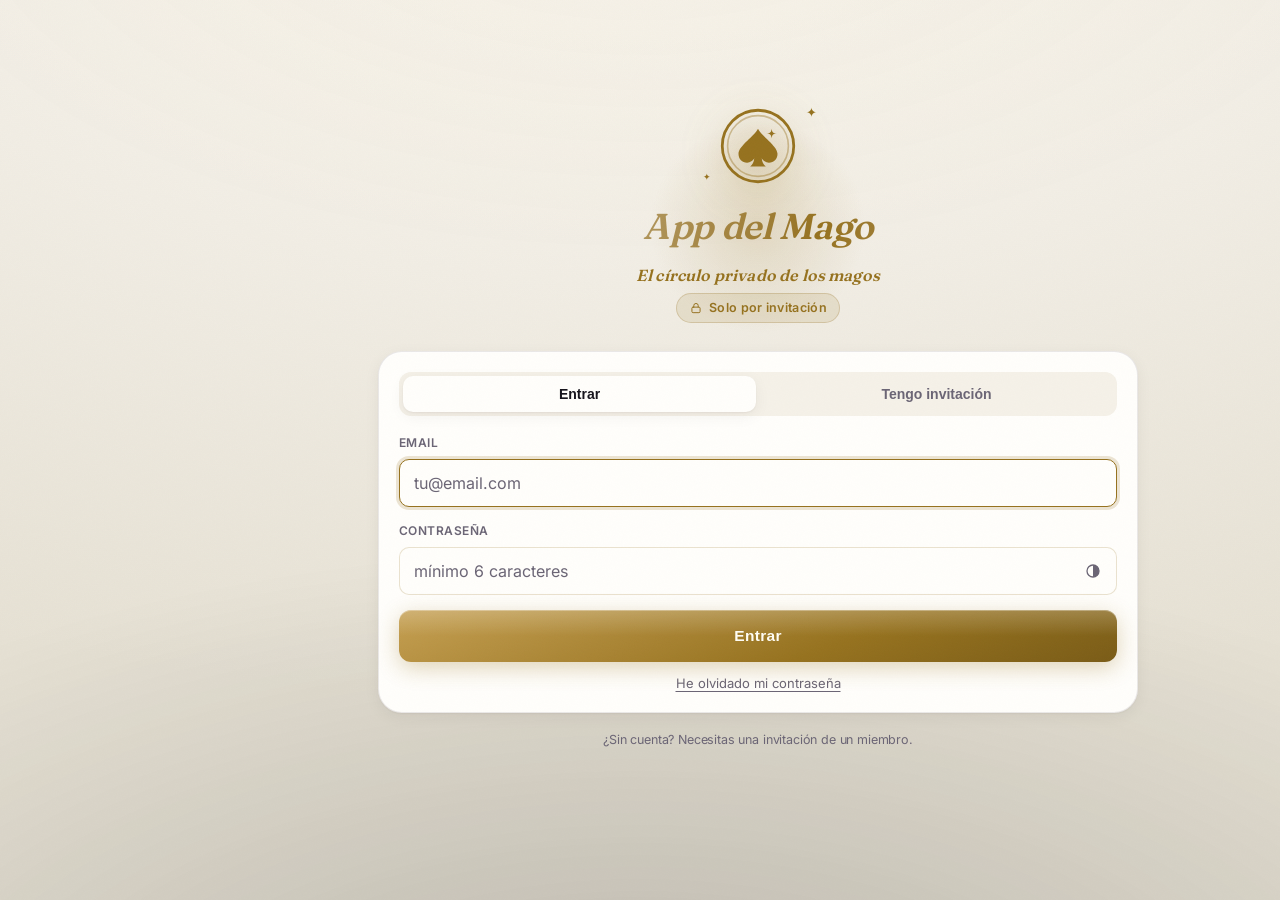
==== commit a3818a45: "Desbloqueo imposible: sistema de réplica configurable por comprador (presets + asistente + editor de" ====
--- a/index.html
+++ b/index.html
@@ -2,7 +2,7 @@
 <html lang="es">
 <head>
   <meta charset="UTF-8">
-  <meta name="viewport" content="width=device-width, initial-scale=1.0, viewport-fit=cover">
+  <meta name="viewport" content="width=device-width, initial-scale=1.0, viewport-fit=cover, user-scalable=no">
   <meta name="theme-color" content="#0c0b11" media="(prefers-color-scheme: dark)">
   <meta name="theme-color" content="#f1ede4" media="(prefers-color-scheme: light)">
   <meta name="mobile-web-app-capable" content="yes">
@@ -37,8 +37,11 @@
       } catch (e) {}
     })();
   </script>
-  <link rel="stylesheet" href="fonts.css">
   <link rel="stylesheet" href="styles.css">
+  <!-- Fuentes: carga sin bloquear el primer pintado; el texto aparece ya con la
+       tipografía de sistema (font-display:swap) y cambia a Inter/Fraunces al llegar. -->
+  <link rel="preload" href="fonts.css" as="style" onload="this.onload=null;this.rel='stylesheet'">
+  <noscript><link rel="stylesheet" href="fonts.css"></noscript>
   <title>App del Mago</title>
 </head>
 <body>
--- a/styles.css
+++ b/styles.css
@@ -122,7 +122,7 @@
 .gate-hero .tagline { font-family: var(--display); font-style: italic; font-weight: 500; color: var(--brand); font-size: 15.5px; margin: 4px 0 6px; letter-spacing: .01em; }
 
 /* ---------- App bar ---------- */
-.appbar { display: flex; align-items: center; gap: 10px; margin: 4px 0 18px; min-height: 40px; }
+.appbar { display: flex; align-items: center; gap: 8px; margin: 4px 0 18px; min-height: 40px; }
 .appbar .brandmark { display: flex; align-items: center; gap: 9px; }
 .appbar .brandmark .i { width: 26px; height: 26px; color: var(--brand); stroke-width: 1.6; }
 .appbar .wm { font-family: var(--display); font-size: 21px; font-weight: 600; letter-spacing: -0.02em; }
@@ -155,8 +155,8 @@
 .search .mag { color: var(--ink-faint); }
 
 /* ---------- Chips ---------- */
-.chips { display: flex; gap: 7px; overflow-x: auto; padding-bottom: 6px; margin-bottom: 4px; scrollbar-width: none; }
-.chips::-webkit-scrollbar { display: none; }
+/* Envuelven a varias filas: todos los filtros visibles, ninguno cortado */
+.chips { display: flex; flex-wrap: wrap; gap: 7px; padding-bottom: 6px; margin-bottom: 4px; }
 .chip { flex: 0 0 auto; padding: 7px 13px; border-radius: 9px; border: 1px solid var(--line); background: var(--surface); color: var(--ink-soft); font-size: 13px; font-weight: 500; cursor: pointer; white-space: nowrap; }
 .chip.active { background: var(--ink); color: var(--bg); border-color: var(--ink); }
 
@@ -172,7 +172,7 @@
 .card .thumb .ph { color: var(--ink-faint); opacity: .55; }
 .card .thumb .cthumb { position: absolute; inset: 0; background-size: cover; background-position: center; background-repeat: no-repeat; background-color: var(--surface-2); }
 .card .thumb .ph .i { width: 30px; height: 30px; }
-.card .thumb .play { position: absolute; width: 38px; height: 38px; border-radius: 50%; background: rgba(0,0,0,.5); color: #fff; display: flex; align-items: center; justify-content: center; backdrop-filter: blur(2px); }
+.card .thumb .play { position: absolute; width: 38px; height: 38px; border-radius: 50%; background: rgba(0,0,0,.5); color: #fff; display: flex; align-items: center; justify-content: center; -webkit-backdrop-filter: blur(2px); backdrop-filter: blur(2px); }
 .card .thumb .play .i { width: 18px; height: 18px; }
 .card .thumb .fav { position: absolute; top: 9px; right: 9px; color: var(--brand); }
 .card .thumb .fav .i { filter: drop-shadow(0 1px 2px rgba(0,0,0,.5)); }
@@ -255,7 +255,7 @@
 .fab:active { transform: scale(.94); background: var(--brand-press); }
 
 /* ---------- Barra inferior ---------- */
-.tabbar { position: fixed; z-index: 45; left: 0; right: 0; bottom: 0; display: flex; justify-content: space-around; padding: 9px 8px calc(9px + env(safe-area-inset-bottom)); background: color-mix(in srgb, var(--bg) 86%, transparent); backdrop-filter: blur(16px); border-top: 1px solid var(--line); }
+.tabbar { position: fixed; z-index: 45; left: 0; right: 0; bottom: 0; display: flex; justify-content: space-around; padding: 9px 8px calc(9px + env(safe-area-inset-bottom)); background: color-mix(in srgb, var(--bg) 86%, transparent); -webkit-backdrop-filter: blur(16px); backdrop-filter: blur(16px); border-top: 1px solid var(--line); }
 .tabbar a { flex: 1; max-width: 120px; text-align: center; text-decoration: none; color: var(--ink-faint); font-size: 10.5px; font-weight: 600; letter-spacing: .01em; padding: 4px 0; display: flex; flex-direction: column; align-items: center; gap: 4px; }
 .tabbar a .i { width: 22px; height: 22px; }
 .tabbar a.on { color: var(--brand); }
@@ -290,7 +290,7 @@
 .textreveal { font-family: var(--display); font-size: 34px; font-weight: 600; text-align: center; padding: 30px 16px; color: var(--brand); animation: pop .5s cubic-bezier(.2,.9,.3,1.3); word-break: break-word; }
 
 /* Carga secreta */
-.qs { position: fixed; inset: 0; z-index: 60; background: color-mix(in srgb, var(--bg) 95%, transparent); backdrop-filter: blur(6px); display: none; flex-direction: column; overflow-y: auto; padding: calc(16px + env(safe-area-inset-top)) 16px calc(16px + env(safe-area-inset-bottom)); }
+.qs { position: fixed; inset: 0; z-index: 60; background: color-mix(in srgb, var(--bg) 95%, transparent); -webkit-backdrop-filter: blur(6px); backdrop-filter: blur(6px); display: none; flex-direction: column; overflow-y: auto; padding: calc(16px + env(safe-area-inset-top)) 16px calc(16px + env(safe-area-inset-bottom)); }
 .qs.open { display: flex; }
 .qs h4 { margin: 4px 0 12px; color: var(--ink-faint); font-size: 12px; text-align: center; text-transform: uppercase; letter-spacing: .1em; }
 .qs .suitrow { display: flex; align-items: center; gap: 6px; margin-bottom: 6px; }
@@ -441,7 +441,7 @@
     flex-direction: column; justify-content: flex-start; align-items: stretch;
     gap: 4px; padding: 26px 16px calc(26px + env(safe-area-inset-bottom));
     border-top: none; border-right: 1px solid var(--line);
-    background: var(--surface); backdrop-filter: none;
+    background: var(--surface); -webkit-backdrop-filter: none; backdrop-filter: none;
   }
   .tbbrand {
     display: flex; align-items: center; gap: 10px; padding: 6px 12px 22px;
@@ -502,6 +502,7 @@
 /* Práctica */
 .pracbanner { display: flex; align-items: center; gap: 10px; padding: 12px 14px; margin-bottom: 12px; border-radius: var(--radius-sm); background: color-mix(in srgb, var(--brand) 12%, transparent); border: 1px solid color-mix(in srgb, var(--brand) 30%, transparent); color: var(--brand); font-weight: 600; font-size: 14px; cursor: pointer; }
 .pracbanner span { flex: 1; }
+.pracbanner.inc { background: color-mix(in srgb, var(--accent, var(--brand)) 12%, transparent); border-color: color-mix(in srgb, var(--accent, var(--brand)) 32%, transparent); color: var(--accent, var(--brand)); }
 .pracrow { display: flex; flex-direction: column; gap: 10px; background: var(--surface); border: 1px solid var(--line); border-radius: var(--radius-sm); padding: 14px; margin-bottom: 9px; }
 .pracrow .rc { cursor: pointer; }
 .pracrow .rc .n { font-weight: 600; font-size: 15px; }
@@ -524,7 +525,7 @@
 .statbar .track i.b-slate { background: var(--ink-faint); }
 
 /* Compartir: modal de enlace */
-.modal-ov { position: fixed; inset: 0; z-index: 200; display: flex; align-items: center; justify-content: center; padding: 20px; background: color-mix(in srgb, #000 48%, transparent); backdrop-filter: blur(4px); }
+.modal-ov { position: fixed; inset: 0; z-index: 200; display: flex; align-items: center; justify-content: center; padding: 20px; background: color-mix(in srgb, #000 48%, transparent); -webkit-backdrop-filter: blur(4px); backdrop-filter: blur(4px); }
 .modal { width: 100%; max-width: 460px; background: var(--surface); border: 1px solid var(--line); border-radius: var(--radius); padding: 22px; box-shadow: 0 24px 60px rgba(0,0,0,.34); }
 .modal h3 { font-family: var(--display); font-size: 21px; font-weight: 600; letter-spacing: -0.02em; margin: 0 0 6px; }
 .modal .hint { margin: 0 0 14px; }
@@ -1123,9 +1124,6 @@
 .empty-art { position: relative; width: 106px; height: 106px; margin: 0 auto 20px; display: flex; align-items: center; justify-content: center; border-radius: 50%; background: radial-gradient(circle at 50% 38%, color-mix(in srgb, var(--brand) 15%, var(--surface)), var(--surface)); border: 1px solid var(--hair); box-shadow: var(--shadow); }
 .empty-art .mk { width: 44px; height: 44px; color: var(--brand); position: relative; z-index: 1; filter: drop-shadow(0 5px 14px color-mix(in srgb, var(--brand) 38%, transparent)); }
 .empty-art .ea-glow { position: absolute; inset: 0; border-radius: 50%; box-shadow: inset 0 0 0 8px color-mix(in srgb, var(--brand) 8%, transparent); }
-.empty-art::before, .empty-art::after { content: ""; position: absolute; border-radius: 50%; border: 1px solid var(--hair); }
-.empty-art::before { inset: -11px; opacity: .5; }
-.empty-art::after { inset: -22px; opacity: .22; }
 .clips-empty .empty-art { background: radial-gradient(circle at 50% 38%, rgba(216,182,103,.18), rgba(255,255,255,.03)); }
 
 /* ============ Cámara embebida de Clips (estilo TikTok) ============ */
@@ -1227,7 +1225,7 @@
 .chip.active { background: var(--ink); color: var(--bg); box-shadow: var(--shadow); }
 
 /* Modales/hojas: cristal más profundo */
-.modal-ov { background: color-mix(in srgb, #000 56%, transparent); backdrop-filter: blur(6px); }
+.modal-ov { background: color-mix(in srgb, #000 56%, transparent); -webkit-backdrop-filter: blur(6px); backdrop-filter: blur(6px); }
 
 /* ==========================================================================
    v5 — Arte de marca en superficies sin imagen + revelación del emblema
@@ -1297,3 +1295,690 @@
 
 /* Panel de carga secreta: radio dentro de la escala */
 .qs .cellbtn { border-radius: 9px; }
+
+/* ==========================================================================
+   v7 — Movimiento y escena: transiciones entre pantallas, entrada escalonada,
+   chat premium, miniaturas con crest y modo actuación "escenario".
+   ========================================================================== */
+
+/* Transiciones de navegación (View Transitions): crossfade breve y elegante */
+::view-transition-old(root), ::view-transition-new(root) { animation-duration: .18s; animation-timing-function: ease; }
+
+/* Entrada escalonada: las primeras tarjetas/filas aparecen en cascada */
+@keyframes riseCard { from { opacity: 0; transform: translateY(10px); } to { opacity: 1; transform: none; } }
+.cards .card, .feed .postcard, .market .listcard, .rlist .rrow, .mago-list .mago-row,
+.notif-list .notif, .conv-list .conv, .sharelist .shareitem, .inv-list .inv-row {
+  animation: riseCard .34s cubic-bezier(.2,.7,.3,1) both;
+}
+.cards > :nth-child(1), .feed > :nth-child(1), .market > :nth-child(1), .rlist > :nth-child(1), .mago-list > :nth-child(1), .notif-list > :nth-child(1), .conv-list > :nth-child(1), .sharelist > :nth-child(1), .inv-list > :nth-child(1) { animation-delay: .02s; }
+.cards > :nth-child(2), .feed > :nth-child(2), .market > :nth-child(2), .rlist > :nth-child(2), .mago-list > :nth-child(2), .notif-list > :nth-child(2), .conv-list > :nth-child(2), .sharelist > :nth-child(2), .inv-list > :nth-child(2) { animation-delay: .06s; }
+.cards > :nth-child(3), .feed > :nth-child(3), .market > :nth-child(3), .rlist > :nth-child(3), .mago-list > :nth-child(3), .notif-list > :nth-child(3), .conv-list > :nth-child(3), .sharelist > :nth-child(3), .inv-list > :nth-child(3) { animation-delay: .10s; }
+.cards > :nth-child(4), .feed > :nth-child(4), .market > :nth-child(4), .rlist > :nth-child(4), .mago-list > :nth-child(4), .notif-list > :nth-child(4), .conv-list > :nth-child(4), .sharelist > :nth-child(4), .inv-list > :nth-child(4) { animation-delay: .14s; }
+.cards > :nth-child(5), .feed > :nth-child(5), .market > :nth-child(5), .rlist > :nth-child(5), .mago-list > :nth-child(5), .notif-list > :nth-child(5), .conv-list > :nth-child(5), .sharelist > :nth-child(5), .inv-list > :nth-child(5) { animation-delay: .18s; }
+.cards > :nth-child(6), .feed > :nth-child(6), .market > :nth-child(6), .rlist > :nth-child(6), .mago-list > :nth-child(6), .notif-list > :nth-child(6), .conv-list > :nth-child(6), .sharelist > :nth-child(6), .inv-list > :nth-child(6) { animation-delay: .22s; }
+
+/* Miniaturas de trucos sin foto: crest de la marca en filigrana (con :has) */
+.card .thumb:has(> .ph) { position: relative; }
+.card .thumb:has(> .ph)::before {
+  content: ""; position: absolute; inset: 0; background: var(--brand); opacity: .30;
+  -webkit-mask: var(--spade) no-repeat center / auto 52%; mask: var(--spade) no-repeat center / auto 52%;
+}
+.card .thumb:has(> .ph) .ph { display: none; }
+.card .thumb:has(> .ph)::after { content: ""; position: absolute; inset: 0; box-shadow: inset 0 0 0 1px var(--hair); border-radius: inherit; }
+
+/* Chat premium: burbujas con degradado de latón y cola redondeada */
+.bubble { border-radius: 18px 18px 18px 6px; box-shadow: var(--shadow); line-height: 1.45; }
+.bubble.me { background: var(--grad-brand); border-radius: 18px 18px 6px 18px; box-shadow: inset 0 1px 0 rgba(255,255,255,.25), var(--shadow-brand); font-weight: 500; }
+.chat-in input:focus, .cmt-add input:focus, .cc-add input:focus { border-color: var(--brand); box-shadow: var(--ring); outline: none; }
+.chat-in { padding-bottom: calc(4px + env(safe-area-inset-bottom)); }
+
+/* Modo actuación = escenario: siempre oscuro, con vignette y oro en escena.
+   Redefinimos los tokens localmente para que todo el contenido herede. */
+.perform {
+  --bg: #0c0b11; --bg-2: #070609; --surface: #17161f; --surface-2: #211f2b;
+  --ink: #efedf4; --ink-soft: #ada9ba; --ink-faint: #938ea1;
+  --line: rgba(255,255,255,.09); --hair: rgba(216,182,103,.26);
+  --brand: #d8b667; --brand-2: #f1d391; --brand-press: #bd9a48; --on-brand: #1a1408;
+  background: radial-gradient(120% 90% at 50% -10%, #191521 0%, #0c0b11 52%, #070609 100%);
+  color: var(--ink);
+}
+.perform::before { content: ""; position: absolute; inset: 0; pointer-events: none;
+  background: radial-gradient(90% 55% at 50% 108%, color-mix(in srgb, var(--brand) 12%, transparent), transparent 62%); }
+.perform > * { position: relative; }
+.perform .ptitle { color: var(--ink); }
+.perform .pcat { letter-spacing: .16em; }
+.perform .pchip { background: rgba(255,255,255,.05); }
+.perform .pnav button { background: var(--surface); color: var(--ink); border-color: var(--line); }
+
+/* Chat a pantalla completa: los mensajes llenan y la entrada queda abajo */
+.screen.chat { display: flex; flex-direction: column; min-height: calc(100vh - 122px - env(safe-area-inset-top) - env(safe-area-inset-bottom)); min-height: calc(100dvh - 122px - env(safe-area-inset-top) - env(safe-area-inset-bottom)); }
+.screen.chat .chat-scroll > .bubble:first-child { margin-top: auto; }
+
+/* ==========================================================================
+   v8 — Remates: héroe del detalle, cierres animados, visor de historias
+   refinado y destellos en la puerta.
+   ========================================================================== */
+
+/* Detalle del truco: cejilla de categoría en oro sobre el título héroe */
+.d-eyebrow { color: var(--brand); font-size: 12px; font-weight: 700; text-transform: uppercase; letter-spacing: .18em; margin: 2px 2px 4px; }
+.screen.detail h1.title { font-size: 36px; }
+
+/* Cierre animado de overlays (hojas, modales) */
+.modal-ov.closing { animation: ovout .17s ease forwards; }
+.modal-ov.closing .modal, .modal-ov.closing .sheet-box, .modal-ov.closing .cc-box { animation: modalout .17s ease forwards; }
+@keyframes ovout { to { opacity: 0; } }
+@keyframes modalout { to { opacity: 0; transform: translateY(14px) scale(.98); } }
+
+/* Visor de historias: medios con esquinas nobles y barras con brillo */
+.sv-media { padding: 54px 10px 86px; }
+.sv-media .sv-img, .sv-media iframe, .sv-media video { border-radius: 18px; }
+.sv-bars i { height: 3px; border-radius: 999px; background: rgba(255,255,255,.28); }
+.sv-bars i.done { background: #fff; }
+.sv-bars i.cur { background: linear-gradient(90deg, #fff, rgba(255,255,255,.45)); box-shadow: 0 0 8px rgba(255,255,255,.5); }
+
+/* Puerta: destellos que titilan junto al emblema */
+.gate-hero .logo { position: relative; display: inline-block; }
+.gate-hero .logo::before, .gate-hero .logo::after {
+  content: "✦"; position: absolute; color: var(--brand); pointer-events: none;
+  animation: twinkle 2.8s ease-in-out infinite;
+}
+.gate-hero .logo::before { font-size: 13px; top: -4px; right: -20px; }
+.gate-hero .logo::after { font-size: 9px; bottom: 2px; left: -16px; animation-delay: 1.3s; }
+@keyframes twinkle { 0%, 100% { opacity: .15; transform: scale(.8); } 50% { opacity: .85; transform: scale(1.05); } }
+/* La leyenda de la historia queda por encima del botón "Quién la vio" */
+.sv-cap { bottom: calc(64px + env(safe-area-inset-bottom)); padding-bottom: 12px; background: none; text-shadow: 0 1px 8px rgba(0,0,0,.75); }
+
+/* ------------------- Mercado: artículos físicos ------------------- */
+.listcard .lc-cover { position: relative; }
+.lc-tag { position: absolute; top: 8px; left: 8px; background: color-mix(in srgb, var(--ink) 82%, transparent); color: var(--bg); font-size: 11px; font-weight: 600; letter-spacing: .03em; padding: 3px 10px; border-radius: 999px; backdrop-filter: blur(4px); -webkit-backdrop-filter: blur(4px); }
+.lc-tag.out { background: color-mix(in srgb, var(--danger) 88%, black); color: #fff; }
+.listcard.sold .lc-cover { filter: grayscale(.6); opacity: .8; }
+.price .ship { color: var(--ink-faint); font-weight: 500; font-size: 12px; font-family: var(--ui); }
+.li-meta { display: flex; flex-wrap: wrap; gap: 6px; margin: 4px 0 10px; }
+.li-meta span { font-size: 12.5px; color: var(--ink-soft); border: 1px solid var(--line); background: var(--surface); padding: 5px 11px; border-radius: 999px; }
+.li-meta span.out { color: var(--danger); border-color: color-mix(in srgb, var(--danger) 45%, transparent); font-weight: 600; }
+
+/* ------------- Rendimiento (sin cambio visual) --------------------
+   Las tarjetas fuera de pantalla no se maquetan ni se pintan hasta
+   acercarse al viewport. La animación de entrada vive en la propia
+   tarjeta, así que no se ve afectada. */
+.feed .postcard { content-visibility: auto; contain-intrinsic-size: auto 380px; }
+.cards .card { content-visibility: auto; contain-intrinsic-size: auto 230px; }
+.market .listcard { content-visibility: auto; contain-intrinsic-size: auto 250px; }
+
+/* ==========================================================================
+   ESTÉTICA v9 — coreografía: transiciones con propósito, morphs entre
+   pantallas y momentos de celebración. Movimiento respetuoso (la regla
+   global de prefers-reduced-motion lo apaga todo).
+   ========================================================================== */
+
+/* --- Tabbar: la píldora activa se DESLIZA entre pestañas (VT morph) --- */
+.tabbar a { position: relative; }
+.tabbar a .tb-ind { position: absolute; z-index: -1; pointer-events: none; view-transition-name: tabpill; }
+@media (max-width: 999px) {
+  .tabbar a.on::before { content: none; }
+  .tabbar a .tb-ind { inset: 0; border-radius: 16px; background: var(--grad-brand); box-shadow: var(--shadow-brand); }
+}
+@media (min-width: 1000px) {
+  .tabbar a.on::before { content: none; }
+  .tabbar a .tb-ind { left: 0; top: 8px; bottom: 8px; width: 3px; border-radius: 0 3px 3px 0; background: var(--brand); }
+}
+::view-transition-group(tabpill) { animation-duration: .3s; animation-timing-function: cubic-bezier(.3,.9,.3,1); }
+::view-transition-old(tabpill) { display: none; }
+::view-transition-new(tabpill) { animation: none; height: 100%; }
+
+/* --- Morph de portada: de la tarjeta del mercado al héroe de la ficha --- */
+::view-transition-group(hero) { animation-duration: .32s; animation-timing-function: cubic-bezier(.25,.85,.3,1); }
+::view-transition-old(hero), ::view-transition-new(hero) { height: 100%; overflow: hidden; object-fit: cover; }
+
+/* --- Navegación: el contenido asciende; el cromo fijo (tabbar, FAB,
+   toast) se promociona a grupos propios para que siga pintándose encima --- */
+#view { view-transition-name: view; }
+.tabbar { view-transition-name: tabbar; }
+.fab { view-transition-name: fab; }
+.toast { view-transition-name: toast; }
+::view-transition-group(view) { animation-duration: .2s; }
+::view-transition-new(view) { animation: vtRise .2s ease; }
+::view-transition-group(tabbar), ::view-transition-group(fab), ::view-transition-group(toast) { animation-duration: .15s; }
+@keyframes vtRise { from { opacity: 0; transform: translateY(5px); } to { opacity: 1; transform: none; } }
+
+/* --- Cambio de tema: revelado circular desde el botón pulsado --- */
+html.vt-theme #view, html.vt-theme .tb-ind, html.vt-theme .tabbar, html.vt-theme .fab, html.vt-theme .toast { view-transition-name: none; }
+html.vt-theme::view-transition-old(root) { animation: none; }
+html.vt-theme::view-transition-new(root) { animation: themeReveal .5s ease-out; transform: none; }
+@keyframes themeReveal {
+  from { clip-path: circle(0 at var(--vtx, 50%) var(--vty, 40%)); }
+  to { clip-path: circle(142% at var(--vtx, 50%) var(--vty, 40%)); }
+}
+
+/* --- Destellos dorados en momentos de éxito --- */
+.spark-burst {
+  position: fixed; z-index: 300; color: var(--brand); pointer-events: none;
+  text-shadow: 0 0 10px color-mix(in srgb, var(--brand) 70%, transparent);
+  animation: sparkUp 1s cubic-bezier(.2,.7,.4,1) forwards;
+}
+@keyframes sparkUp {
+  0% { opacity: 0; transform: translate(0, 0) scale(.4) rotate(0deg); }
+  18% { opacity: 1; }
+  100% { opacity: 0; transform: translate(var(--dx, 0), -90px) scale(1.1) rotate(var(--rot, 40deg)); }
+}
+
+/* --- Portadas que respiran al pasar el puntero (solo dispositivos con hover) --- */
+@media (hover: hover) {
+  .listcard .lc-cover, .card .thumb .cthumb, .card .thumb img { transition: transform .4s cubic-bezier(.2,.7,.3,1); }
+  .listcard:hover .lc-cover { transform: scale(1.045); }
+  .card:hover .thumb .cthumb, .card:hover .thumb img { transform: scale(1.05); }
+  .listcard, .card { overflow: hidden; }
+}
+
+/* --- El precio grande brilla como latón pulido --- */
+.price.big {
+  background: linear-gradient(100deg, var(--brand) 20%, color-mix(in srgb, var(--brand) 55%, #fff) 42%, var(--brand) 62%);
+  background-size: 220% 100%; -webkit-background-clip: text; background-clip: text; color: transparent;
+  animation: goldsheen 5.5s ease-in-out infinite;
+}
+@keyframes goldsheen { 0%, 55%, 100% { background-position: 110% 0; } 25% { background-position: -20% 0; } }
+
+/* --- La llama de la racha late --- */
+.streak .i { animation: flamebeat 2.6s ease-in-out infinite; transform-origin: 50% 88%; }
+@keyframes flamebeat { 0%, 100% { transform: scale(1); } 50% { transform: scale(1.12); } }
+
+/* --- Vacíos con vida: el emblema flota y titilan destellos --- */
+.empty-art { animation: bob 5.5s ease-in-out infinite; }
+@keyframes bob { 0%, 100% { transform: translateY(0); } 50% { transform: translateY(-6px); } }
+/* Los destellos van en .ea-glow: los ::before/::after de .empty-art ya son
+   los anillos concéntricos del emblema y no deben tocarse. */
+.ea-glow::before, .ea-glow::after {
+  content: "✦"; position: absolute; color: var(--brand); pointer-events: none;
+  line-height: 1; animation: twinkle 3s ease-in-out infinite;
+}
+.ea-glow::before { font-size: 12px; top: -2px; right: -10px; }
+.ea-glow::after { font-size: 8px; bottom: 2px; left: -8px; animation-delay: 1.4s; }
+
+/* --- Toast con entrada elástica --- */
+.toast { transition: opacity .22s ease, transform .32s cubic-bezier(.2,.9,.3,1.25); transform: translateX(-50%) translateY(16px) scale(.95); }
+.toast.show { transform: translateX(-50%) translateY(0) scale(1); }
+
+/* --- Botones y FAB con más tacto --- */
+.btn { transition: transform .13s ease, box-shadow .18s ease, filter .18s ease; }
+.btn:active { transform: scale(.975); }
+.btn:not(.ghost):not(.danger):hover { filter: brightness(1.05); }
+.fab { animation: fabin .34s cubic-bezier(.2,.8,.3,1.25); }
+@keyframes fabin { from { opacity: 0; transform: scale(.5) rotate(-40deg); } to { opacity: 1; transform: none; } }
+
+/* --- Segmentos: el activo con relieve --- */
+.seg button.on { box-shadow: var(--shadow); }
+
+/* ==========================================================================
+   ATELIER v10 — lujo silencioso para magos de verdad: filigrana fina, oro
+   contenido, tipografía editorial y grabado guilloché. Simple a primera
+   vista, detallado al mirar de cerca. Sin clichés.
+   ========================================================================== */
+
+/* --- Materia y luz: vela cálida arriba, penumbra abajo, grano de papel --- */
+body { position: relative; }
+body::before {
+  content: ""; position: fixed; inset: 0; pointer-events: none; z-index: 0;
+  background:
+    radial-gradient(120% 85% at 50% -14%, color-mix(in srgb, var(--brand) 9%, transparent), transparent 52%),
+    radial-gradient(150% 100% at 50% 118%, rgba(0,0,0,.34), transparent 58%);
+}
+:root[data-theme="light"] body::before,
+html:not([data-theme="dark"]) body::before { opacity: .55; }
+@media (prefers-color-scheme: dark) { html:not([data-theme="light"]) body::before { opacity: 1; } }
+body::after {
+  content: ""; position: fixed; inset: 0; pointer-events: none; z-index: 0; opacity: .04;
+  background-image: url("data:image/svg+xml,%3Csvg xmlns='http://www.w3.org/2000/svg' width='120' height='120'%3E%3Cfilter id='n'%3E%3CfeTurbulence type='fractalNoise' baseFrequency='.85' numOctaves='2'/%3E%3C/filter%3E%3Crect width='120' height='120' filter='url(%23n)' opacity='.55'/%3E%3C/svg%3E");
+}
+
+/* --- Hairlines doradas: la línea gris pasa a filigrana cálida --- */
+:root {
+  /* fallback estático para navegadores sin color-mix (Safari <16.2) */
+  --hairline: rgba(216, 182, 103, 0.20);
+  --hairline-2: rgba(216, 182, 103, 0.32);
+  --foil: linear-gradient(105deg, #a8823f 12%, #e5cd8e 36%, #d8b667 54%, #eed9a0 72%, #a8823f 90%);
+  --hairline: color-mix(in srgb, var(--brand) 20%, transparent);
+  --hairline-2: color-mix(in srgb, var(--brand) 32%, transparent);
+  --foil: linear-gradient(105deg, color-mix(in srgb, var(--brand) 78%, #6b5426) 12%, color-mix(in srgb, var(--brand) 60%, #fff) 36%, var(--brand) 54%, color-mix(in srgb, var(--brand) 66%, #fff) 72%, color-mix(in srgb, var(--brand) 80%, #6b5426) 90%);
+}
+
+/* --- Tipografía editorial: títulos en cursiva serif con oro foil --- */
+.pagetitle, .pagehead h1, h1.title, .gate-hero h1 {
+  font-style: italic; font-weight: 600; letter-spacing: -0.01em;
+  background: var(--foil); -webkit-background-clip: text; background-clip: text; color: transparent;
+}
+.appbar .wm { font-style: italic; }
+.sec-label { letter-spacing: .22em; font-size: 10.5px; }
+
+/* --- Chips: versalitas con filete, activo en oro foil --- */
+.chip {
+  border-radius: 4px; text-transform: uppercase; font-size: 10.5px; font-weight: 650;
+  letter-spacing: .16em; padding: 8px 13px; border-color: var(--hairline);
+  background: color-mix(in srgb, var(--surface) 60%, transparent);
+}
+.chip.active { background: var(--grad-brand); color: var(--on-brand); border-color: transparent; box-shadow: var(--shadow-brand); }
+
+/* --- Tarjetas: marco de filigrana, luz de canto, título serif --- */
+.card, .listcard {
+  border-radius: 12px; border-color: var(--hairline);
+  background: linear-gradient(172deg, color-mix(in srgb, var(--brand) 5%, var(--surface)), var(--surface) 55%);
+  box-shadow: inset 0 1px 0 color-mix(in srgb, var(--brand) 14%, transparent), 0 14px 34px -16px rgba(0,0,0,.5);
+}
+.card:hover, .listcard:hover { border-color: var(--hairline-2); }
+.card .body h3, .listcard .n { font-family: var(--display); font-weight: 600; letter-spacing: -0.01em; }
+.card .meta, .listcard .by {
+  text-transform: uppercase; letter-spacing: .17em; font-size: 9.5px; font-weight: 600; color: var(--ink-faint);
+}
+.pill { text-transform: uppercase; letter-spacing: .14em; font-size: 9px; font-weight: 700; border-radius: 3px; padding: 4px 8px; }
+
+/* --- Grabado guilloché generativo en portadas sin imagen --- */
+.card .thumb:has(.engr)::before { display: none; }
+.card .thumb:has(.engr) .ph { display: flex; opacity: 1; }
+.card .thumb .ph .i { color: var(--brand); opacity: .9; }
+.thumb .ph, .lc-cover.ph, .li-cover.ph { position: relative; overflow: hidden; }
+.engr {
+  position: absolute; left: 50%; top: 50%; width: 165%; aspect-ratio: 1;
+  transform: translate(-50%, -50%); color: var(--brand); opacity: .5; pointer-events: none;
+}
+.li-cover.ph .engr { width: 120%; }
+.thumb .ph .i, .lc-cover.ph .mk, .li-cover.ph .mk { position: relative; filter: drop-shadow(0 4px 16px color-mix(in srgb, var(--brand) 45%, transparent)); }
+.thumb .ph { position: absolute; inset: 0; display: flex; align-items: center; justify-content: center; }
+
+/* --- Campos y botones: rectitud serena --- */
+.search, .field input, .field textarea, .field select { border-radius: 10px; border-color: var(--hairline); }
+.btn { border-radius: 12px; letter-spacing: .02em; }
+.btn.ghost { border-color: var(--hairline-2); }
+.iconbtn, .pagehead .back { border-radius: 11px; border-color: var(--hairline); }
+.seg, .seg button, .gate-tabs button { border-radius: 10px; }
+.seg { border-color: var(--hairline); }
+
+/* --- Superficies de lista: filete cálido --- */
+.setrow, .rrow, .postcard, .panel, .toggle-row, .stat, .notes, .specs, .conv, .notif, .modal, .sheet-box {
+  border-color: var(--hairline);
+}
+
+/* --- Tabbar: filo de luz dorada y píldora más serena --- */
+@media (max-width: 999px) {
+  .tabbar { border-radius: 18px; border-color: var(--hairline); }
+  .tabbar::before {
+    content: ""; position: absolute; left: 22px; right: 22px; top: -1px; height: 1px;
+    background: linear-gradient(90deg, transparent, var(--hairline-2) 30%, var(--brand) 50%, var(--hairline-2) 70%, transparent);
+  }
+  .tabbar a .tb-ind { border-radius: 12px; }
+}
+.fab { border-radius: 16px; }
+
+/* --- Precio y números: siempre serif tabular --- */
+.price, .price.big { font-family: var(--display); }
+
+/* --- Modales y hojas --- */
+.modal, .sheet-box { border-radius: 16px; }
+.li-meta span { border-radius: 3px; text-transform: uppercase; letter-spacing: .13em; font-size: 9.5px; font-weight: 650; border-color: var(--hairline); }
+.lc-tag { border-radius: 3px; letter-spacing: .12em; text-transform: uppercase; font-size: 9.5px; }
+
+/* ==========================================================================
+   MATERIA VIVA v10.5 — humo y polvo de oro al fondo (WebGL) y foil 3D
+   en las tarjetas. La página deja de ser un decorado: reacciona.
+   ========================================================================== */
+
+/* El fondo pasa a html para que el lienzo quede entre fondo y contenido */
+html { background: var(--bg); background-image: var(--grad-page); background-attachment: fixed; }
+body { background: transparent; background-image: none; }
+#fx { position: fixed; inset: 0; width: 100vw; height: 100vh; z-index: -1; pointer-events: none; opacity: 0; transition: opacity 1.1s ease; }
+#fx.on { opacity: 1; }
+/* El primer pintado tras cargar entra quieto: nada de animaciones de
+   entrada en la carga (sí en la navegación interna) */
+html.boot .screen, html.boot .fab, html.boot .tabbar { animation: none !important; }
+/* El lienzo pinta ambos temas (humo dorado en oscuro, seda sobre papel en
+   claro) partiendo del mismo degradado que la página: entra en fundido
+   sobre un fondo idéntico y no produce ningún parpadeo al cargar */
+
+/* Foil 3D: destello especular que sigue al puntero sobre la tarjeta */
+.card.foil, .listcard.foil { transition: transform .08s linear; will-change: transform; z-index: 2; }
+.card.foil::after, .listcard.foil::after {
+  content: ""; position: absolute; inset: 0; border-radius: inherit; pointer-events: none; z-index: 3;
+  background: radial-gradient(430px circle at var(--mx, 50%) var(--my, 50%),
+    color-mix(in srgb, var(--brand) 24%, transparent), transparent 58%);
+  mix-blend-mode: screen;
+}
+/* En claro, "screen" sobre tarjeta casi blanca es invisible: baño de latón
+   en multiply para que el destello se vea también sobre papel */
+:root[data-theme="light"] .card.foil::after, :root[data-theme="light"] .listcard.foil::after { mix-blend-mode: multiply; background: radial-gradient(430px circle at var(--mx, 50%) var(--my, 50%), color-mix(in srgb, var(--brand) 13%, transparent), transparent 58%); }
+@media (prefers-color-scheme: light) {
+  html:not([data-theme="dark"]) .card.foil::after, html:not([data-theme="dark"]) .listcard.foil::after { mix-blend-mode: multiply; background: radial-gradient(430px circle at var(--mx, 50%) var(--my, 50%), color-mix(in srgb, var(--brand) 13%, transparent), transparent 58%); }
+}
+
+/* El grabado del héroe respira: giro imperceptiblemente lento */
+.li-cover.ph .engr { animation: engrTurn 90s linear infinite; }
+@keyframes engrTurn { from { transform: translate(-50%, -50%) rotate(0deg); } to { transform: translate(-50%, -50%) rotate(360deg); } }
+
+/* --- Giroscopio: los títulos foil destellan al inclinar el dispositivo --- */
+.pagetitle, .pagehead h1, h1.title, .gate-hero h1 {
+  background-size: 200% 100%;
+  background-position: calc(50% + var(--gx, 0) * 55%) 0;
+}
+
+
+/* Accesibilidad: los chips son <button> reales — tipografía heredada */
+.chip { font-family: inherit; }
+
+/* ------- Cabecera: el título cede espacio y nunca desborda ------- */
+.appbar { flex-wrap: nowrap; }
+.appbar .pagetitle { flex: 0 1 auto; min-width: 0; overflow: hidden; text-overflow: ellipsis; white-space: nowrap; font-size: clamp(21px, 6.6vw, 27px); }
+.appbar .spacer { min-width: 6px; }
+/* Cinturón de seguridad del shell: jamás scroll horizontal */
+.app { overflow-x: hidden; }
+
+/* ------- UX-1: objetivos táctiles dignos de un pulgar ------- */
+/* Chips de filtro: de 31px a ~40px de alto sin perder densidad visual */
+.chip { padding: 13px 16px; }
+.chips { gap: 8px; }
+/* Botones de cabecera: 40px mínimo en ambos ejes */
+.iconbtn { min-width: 40px; min-height: 40px; }
+/* Interruptores un poco más generosos (además la fila entera es pulsable) */
+.switch { width: 52px; height: 31px; }
+.switch::before { width: 25px; height: 25px; }
+.switch.on::before { transform: translateX(21px); }
+/* Enlace discreto bajo el botón de entrar */
+.linklike { display: block; margin: 12px auto 0; background: none; border: 0; color: var(--ink-faint); font-size: 13px; text-decoration: underline; text-underline-offset: 3px; cursor: pointer; font-family: inherit; }
+.linklike:hover { color: var(--brand); }
+
+/* Contraseña con "ojo" para mostrarla */
+.passwrap { position: relative; }
+.passwrap input { width: 100%; padding-right: 46px; }
+.passwrap .peek { position: absolute; right: 4px; top: 50%; transform: translateY(-50%); width: 40px; height: 40px; border: 0; background: none; color: var(--ink-faint); cursor: pointer; display: flex; align-items: center; justify-content: center; border-radius: 10px; }
+.passwrap .peek.on { color: var(--brand); }
+/* El "x" nativo del buscador, discreto en oscuro */
+input[type="search"]::-webkit-search-cancel-button { -webkit-appearance: none; height: 14px; width: 14px; background: color-mix(in srgb, var(--ink-faint) 80%, transparent); -webkit-mask: url("data:image/svg+xml,%3Csvg xmlns='http://www.w3.org/2000/svg' viewBox='0 0 24 24'%3E%3Cpath d='M6 6l12 12M18 6L6 18' stroke='black' stroke-width='3' stroke-linecap='round'/%3E%3C/svg%3E") center/contain no-repeat; cursor: pointer; }
+
+/* Punto de avisos en la pestaña Comunidad */
+.tabbar a { position: relative; }
+.tb-badge { position: absolute; top: 2px; left: calc(50% + 6px); min-width: 16px; height: 16px; padding: 0 4px; border-radius: 999px; background: var(--danger); color: #fff; font-size: 9.5px; font-weight: 800; display: flex; align-items: center; justify-content: center; letter-spacing: 0; box-shadow: 0 0 0 2px color-mix(in srgb, var(--surface) 80%, transparent); }
+
+/* En anchos estrechos la racha del header cede el sitio al título
+   (la racha ya vive en el recap "Tu semana" del feed) */
+@media (max-width: 479px) { .appbar .streak { display: none; } }
+@media (max-width: 374px) { .appbar .pagetitle { font-size: 20px; } }
+
+/* iOS no hace zoom al enfocar si el control tiene >=16px */
+#hourSel, .field select { font-size: 16px; }
+
+/* ==========================================================================
+   UX-6 — nada cortado, nada agolpado
+   ========================================================================== */
+
+/* 1) La cursiva serif "vuela" fuera de su caja (swash de la C, cola de la r)
+      y con background-clip:text + color:transparent ese vuelo se pinta
+      invisible: parece cortado aunque no haya overflow. Aire interno
+      compensado con margen negativo: la caja visual no cambia. */
+.pagetitle, .pagehead h1, h1.title, .gate-hero h1 { padding: 0.15em 0.18em; margin-inline: -0.18em; }
+/* margen vertical compensado por selector (cada título tenía el suyo) */
+.pagetitle, .pagehead h1 { margin-block: -0.15em; }
+h1.title { margin-block: calc(4px - 0.15em) calc(2px - 0.15em); }
+.gate-hero h1 { margin-block: calc(14px - 0.15em) calc(8px - 0.15em); }
+.appbar .pagetitle { padding: 5px 0.18em; margin: -5px -0.18em; }
+
+/* 2) El selector Descubrir/Clips/… estaba a 4px de las historias */
+.seg.big { margin-bottom: 12px; }
+/* En pantallas estrechas (iPhone SE/mini) los 4 segmentos no cabían y
+   "Mercado" quedaba fuera del viewport: los botones ya no empujan
+   (min-width:0) y el texto baja un punto donde hace falta */
+.seg.big button { min-width: 0; overflow: hidden; }
+@media (max-width: 419px) { .seg.big button { font-size: 13px; padding: 11px 4px; } }
+@media (max-width: 359px) { .seg.big button { font-size: 12px; padding: 11px 2px; letter-spacing: -0.01em; } }
+/* En 320px (iPhone SE 1ª gen) los 4 botones de cabecera dejaban al título
+   en "Comu…": botones compactos y el nombre vuelve a caber entero */
+@media (max-width: 359px) {
+  .appbar { gap: 4px; }
+  .appbar .iconbtn { min-width: 36px; min-height: 36px; width: 36px; height: 36px; }
+  .appbar .pagetitle { font-size: 18px; }
+}
+
+/* 3) Filas de chips consecutivas: más ritmo vertical y sitio para la
+      sombra del chip activo (el recorte vertical del scroller la comía) */
+.chips { padding-top: 3px; padding-bottom: 9px; margin-bottom: 6px; }
+
+/* 4) Los carruseles de avatares (historias, top magos) van a sangre completa
+      en móvil: un círculo a medias en el borde físico + fundido se lee como
+      carrusel. Los chips de texto ya no se desplazan: envuelven y se ven
+      todos, en cualquier ancho. */
+@media (max-width: 755px) {
+  .stories-bar, .top-strip {
+    margin-left: calc(-18px - env(safe-area-inset-left, 0px));
+    margin-right: calc(-18px - env(safe-area-inset-right, 0px));
+    padding-left: calc(18px + env(safe-area-inset-left, 0px));
+    padding-right: calc(18px + env(safe-area-inset-right, 0px));
+  }
+}
+
+/* 5) Fundido en los bordes de las tiras: si hay más contenido por un lado,
+      ese borde se desvanece (lo enciende updateHFades); al llegar al final
+      desaparece. Un chip cortado se lee como "desliza", nunca como error. */
+.hfade-r { -webkit-mask-image: linear-gradient(90deg, #000 calc(100% - 44px), transparent); mask-image: linear-gradient(90deg, #000 calc(100% - 44px), transparent); }
+.hfade-l { -webkit-mask-image: linear-gradient(90deg, transparent, #000 44px); mask-image: linear-gradient(90deg, transparent, #000 44px); }
+.hfade-l.hfade-r { -webkit-mask-image: linear-gradient(90deg, transparent, #000 44px, #000 calc(100% - 44px), transparent); mask-image: linear-gradient(90deg, transparent, #000 44px, #000 calc(100% - 44px), transparent); }
+
+/* ==================== Revelación musical (truco) ====================
+   (La página del espectador es r.html, un archivo aparte y neutro.) */
+.mr-status { display: flex; align-items: center; gap: 9px; color: var(--ink-soft); font-size: 14.5px; }
+.mr-status .i { color: var(--brand); flex: 0 0 auto; }
+
+/* Diagnóstico privado del mago (solo pruebas; nunca visible para el espectador) */
+.mr-diag { margin: 0 0 14px; border: 1px solid var(--hairline); border-radius: var(--radius-sm); background: color-mix(in srgb, var(--surface) 60%, transparent); padding: 4px 14px; }
+.mr-diag > summary { cursor: pointer; padding: 10px 0; font-size: 12.5px; letter-spacing: .04em; text-transform: uppercase; color: var(--ink-faint); }
+.mr-drow { display: flex; justify-content: space-between; gap: 12px; padding: 6px 0; border-top: 1px solid var(--line-2); font-size: 13px; color: var(--ink-soft); }
+.mr-drow b { color: var(--ink); font-weight: 600; font-variant-numeric: tabular-nums; text-align: right; }
+
+/* Enlace fijo (código permanente) del mago */
+.mr-linkcard { text-align: center; }
+.mr-code { font-family: var(--display); font-size: 30px; font-weight: 600; letter-spacing: -0.01em; margin: 6px 0 2px; color: var(--ink); }
+.mr-code b { background: var(--foil); -webkit-background-clip: text; background-clip: text; color: transparent; font-style: italic; padding: 0 0.06em; }
+.mr-linkfull { font-size: 13px; color: var(--ink-faint); font-family: var(--ui); word-break: break-all; margin-bottom: 4px; }
+.mr-linkalt { font-size: 11.5px; color: var(--ink-faint); font-family: var(--ui); opacity: .8; margin-bottom: 4px; }
+
+/* Buscador encubierto: navegador + Google recreados (teclado del truco). Pantalla
+   propia a color fijo, ajena al tema de la app; imita Safari + Google en móvil. */
+.mrg { position: fixed; inset: 0; z-index: 60; background: #fff; color: #202124; display: flex; flex-direction: column; font-family: Arial, "Roboto", -apple-system, BlinkMacSystemFont, sans-serif; -webkit-font-smoothing: antialiased; overflow: hidden; }
+/* Smart App Banner de iOS ("Ábrelo en la app Google") */
+.mrg-banner { display: flex; align-items: center; gap: 12px; padding: 11px 14px; padding-top: calc(11px + env(safe-area-inset-top)); border-bottom: 1px solid #ececec; }
+.mrg-bg-logo { width: 40px; height: 40px; border-radius: 9px; border: 1px solid #eee; background: #fff url([data-uri]) center/26px 26px no-repeat; flex: 0 0 auto; }
+.mrg-bg-txt { flex: 1; min-width: 0; line-height: 1.25; }
+.mrg-bg-txt b { display: block; font-size: 15px; color: #202124; }
+.mrg-bg-txt span { font-size: 13px; color: #70757a; }
+.mrg-bg-open { flex: 0 0 auto; background: #1a73e8; color: #fff; border: 0; border-radius: 999px; padding: 9px 22px; font-size: 15px; font-weight: 600; letter-spacing: .03em; }
+/* Página de Google */
+.mrg-page { flex: 1; background: #fff; position: relative; min-height: 0; display: flex; flex-direction: column; overflow: hidden; }
+.mrg-nav { display: flex; align-items: center; gap: 18px; padding: 14px 16px 0; font-size: 14px; }
+.mrg-tab { color: #5f6368; font-weight: 500; letter-spacing: .03em; padding-bottom: 8px; }
+.mrg-tab.on { color: #1a73e8; border-bottom: 3px solid #1a73e8; }
+.mrg-grow { flex: 1; }
+.mrg-bell { position: relative; color: #5f6368; display: flex; }
+.mrg-bell .i { width: 22px; height: 22px; }
+.mrg-bell::after { content: ""; position: absolute; top: -1px; right: -1px; width: 7px; height: 7px; background: #ea4335; border-radius: 50%; border: 1.5px solid #fff; }
+.mrg-apps { display: grid; grid-template-columns: repeat(3, 4px); grid-auto-rows: 4px; gap: 3px; }
+.mrg-apps i { width: 4px; height: 4px; background: #5f6368; border-radius: 1px; }
+.mrg-avatar { width: 32px; height: 32px; border-radius: 50%; padding: 2px; background: conic-gradient(from 90deg, #4285F4, #34A853, #FBBC05, #EA4335, #4285F4); display: flex; box-sizing: border-box; }
+.mrg-av-in { width: 100%; height: 100%; border-radius: 50%; background: #1a73e8; color: #fff; border: 2px solid #fff; box-sizing: border-box; display: flex; align-items: center; justify-content: center; font-size: 13px; font-weight: 600; } .mrg-av-in .i { width: 62%; height: 62%; }
+.mrg-logo { margin: 48px auto 0; width: 150px; height: 51px; background: url([data-uri]) center/contain no-repeat; }
+.mrg-searchrow { position: relative; display: flex; align-items: center; gap: 12px; width: 90%; max-width: 560px; margin: 26px auto 0; height: 48px; padding: 0 16px; box-sizing: border-box; border: 1px solid #dfe1e5; border-radius: 999px; box-shadow: 0 1px 6px rgba(32,33,36,.10); }
+.mrg-srch-ic { color: #9aa0a6; display: flex; flex: 0 0 auto; } .mrg-srch-ic .i { width: 20px; height: 20px; }
+.mrg-input { flex: 1; min-width: 0; height: 46px; border: 0; outline: none; background: transparent; font-size: 16px; color: #202124; -webkit-appearance: none; padding: 0; }
+.mrg-rights { display: flex; align-items: center; gap: 16px; flex: 0 0 auto; color: #5f6368; }
+.mrg-rights .ric { width: 21px; height: 21px; display: flex; } .mrg-rights .ric svg { width: 100%; height: 100%; }
+.mrg-offered { text-align: center; margin: 22px 16px 0; color: #3c4043; font-size: 14px; }
+.mrg-offered a { color: #1a73e8; text-decoration: none; margin: 0 5px; }
+/* Pie de Google */
+.mrg-foot { margin-top: auto; background: #f2f2f2; color: #70757a; font-size: 14px; }
+.mrg-foot .cty { padding: 15px 20px 13px; color: #70757a; font-size: 15px; border-bottom: 1px solid #e2e2e2; }
+.mrg-foot .lnks { display: flex; justify-content: center; flex-wrap: wrap; gap: 8px 26px; padding: 15px 20px 6px; color: #70757a; }
+.mrg-foot .lnks2 { display: flex; justify-content: center; flex-wrap: wrap; gap: 8px 26px; padding: 6px 20px 14px; color: #9aa0a6; }
+/* Barra inferior flotante de Safari actual (iPhone): dos círculos (atrás y ···)
+   y una pastilla central con página/lector · google.com · recargar. */
+.mrg-sbar { display: flex; align-items: center; gap: 10px; padding: 10px 14px calc(10px + env(safe-area-inset-bottom)); background: #fff; }
+.mrg-spill { background: #fff; box-shadow: 0 2px 11px rgba(60,64,67,.17); height: 52px; display: flex; align-items: center; flex: 0 0 auto; }
+.mrg-spill.snav, .mrg-spill.smore { width: 52px; border-radius: 50%; justify-content: center; }
+.mrg-spill.saddr { flex: 1; border-radius: 26px; padding: 0 18px; gap: 12px; }
+.mrg-spill.saddr .dom { flex: 1; text-align: center; font-size: 17px; color: #1c1c1e; font-family: -apple-system, BlinkMacSystemFont, "SF Pro Text", system-ui, "Segoe UI", Roboto, sans-serif; letter-spacing: -.01em; }
+.mrg-spill .sbtn { color: #1c1c1e; display: flex; align-items: center; justify-content: center; cursor: pointer; }
+.mrg-spill .sbtn .i, .mrg-spill .sbtn svg { width: 26px; height: 26px; }
+.mrg-spill .sbtn .i { stroke-width: 2; }
+.mrg-spill .sbtn.sm .i, .mrg-spill .sbtn.sm svg { width: 23px; height: 23px; }
+
+/* ==================== Desbloqueo imposible (réplica UI iOS en vivo) ==================== */
+/* Solo el fondo del mago; pintamos su UI de bloqueo y su teclado de código EN
+   VIVO por encima (reloj/fecha reales). Misma marca en la vista previa y a
+   pantalla completa; medidas en unidades de container-query (cqh/cqw) para que
+   se vea idéntica a cualquier tamaño. */
+.pl-live { display: flex; flex-direction: column; align-items: center; margin: 2px 0 8px; }
+.pl-phone { width: 200px; aspect-ratio: 9 / 19.5; border-radius: 32px; overflow: hidden; background: #0b0d12; border: 1px solid var(--line, #2a2f3a); box-shadow: 0 8px 26px rgba(0,0,0,.4); container-type: size; position: relative; }
+.pl-liverow { display: flex; align-items: center; gap: 12px; margin-top: 9px; }
+.pl-livehint { margin: 0; }
+.btn.sm { padding: 7px 13px; font-size: 13px; }
+.pl-stage { position: fixed; inset: 0; z-index: 3000; background: #000; overflow: hidden; container-type: size; user-select: none; -webkit-user-select: none; -webkit-tap-highlight-color: transparent; }
+
+/* --- Pantalla de bloqueo --- */
+.ios-lock { position: absolute; inset: 0; width: 100%; height: 100%; background-size: cover; background-position: center; overflow: hidden; }
+.ios-dim { position: absolute; inset: 0; background: linear-gradient(180deg, rgba(0,0,0,.30) 0%, rgba(0,0,0,0) 16%, rgba(0,0,0,0) 70%, rgba(0,0,0,.26) 100%); transition: background .4s ease, backdrop-filter .4s ease, -webkit-backdrop-filter .4s ease; z-index: 1; }
+/* Barra de estado: izq = operador + silencio; der = cobertura · wifi · batería. */
+.ios-status { position: absolute; top: 1.4cqh; left: 0; right: 0; height: 5cqh; display: flex; align-items: center; justify-content: space-between; padding: 0 7.5cqw; z-index: 3; }
+.ios-status-l, .ios-status-r { display: flex; align-items: center; gap: 1.6cqw; }
+.ios-carrier { color: #fff; font: 600 2cqh/1 -apple-system, system-ui, sans-serif; letter-spacing: .02em; }
+.ios-i-bell { height: 2cqh; width: auto; opacity: .95; }
+.ios-i-sig { height: 1.6cqh; width: auto; }
+.ios-i-wifi { height: 1.75cqh; width: auto; }
+.ios-i-batt { height: 1.7cqh; width: auto; }
+/* Fecha + reloj grande. Medidas de capturas reales (iPhone 1320x2868): fecha
+   centrada al 10% de alto; reloj del 12,7% al 51,5% de alto y ~86% de ancho. */
+.ios-head { position: absolute; top: 9.1cqh; left: 0; right: 0; text-align: center; z-index: 3; transition: opacity .35s ease, transform .35s ease; }
+.ios-date { color: #fff; font: 590 2.1cqh/1.2 -apple-system, system-ui, sans-serif; opacity: .96; text-shadow: 0 1px 4px rgba(0,0,0,.3); }
+/* Reloj: dígitos SVG propios (idénticos en cualquier dispositivo) usados como
+   MÁSCARA de una caja; el material (cristal/color) se pinta a través. Caja
+   medida de la captura real: 86% de ancho, del 12,6% al 51,3% de alto. */
+.ios-clockw { position: relative; }
+.ios-clock { display: block; width: 86cqw; height: 38.7cqh; margin: 1.3cqh auto 0; background: #fff; -webkit-mask-repeat: no-repeat; mask-repeat: no-repeat; -webkit-mask-position: center; mask-position: center; -webkit-mask-size: contain; mask-size: contain; }
+/* Estilo "Cristal": el degradado y el fondo esmerilado van inline
+   (plLockMarkup). El relieve va por drop-shadow: sigue el contorno EXACTO de
+   la máscara (sombra abajo + filo de luz arriba) sin tapar las muescas. */
+.ios-clock.glass { background-color: transparent; filter: drop-shadow(0 .28cqh .18cqh rgba(8,14,22,.5)) drop-shadow(0 -.1cqh 0 rgba(255,255,255,.55)); }
+/* Recorte del sujeto DELANTE del reloj (efecto profundidad de iOS). */
+.ios-depth { position: absolute; inset: 0; width: 100%; height: 100%; object-fit: cover; z-index: 3; pointer-events: none; transition: opacity .35s ease; }
+/* Botones inferiores (linterna / cámara) + atajo central opcional. Círculos al
+   12,5% de ancho, centros al 90,8% de alto (medidos de la captura real). */
+.ios-bottom { position: absolute; bottom: 6.3cqh; left: 0; right: 0; display: flex; align-items: center; justify-content: space-between; padding: 0 12cqw; z-index: 3; transition: opacity .35s ease; }
+.ios-cbtn { width: 12.5cqw; height: 12.5cqw; border-radius: 50%; background: rgba(10,8,6,.20); backdrop-filter: blur(14px) saturate(1.25) brightness(1.04); -webkit-backdrop-filter: blur(14px) saturate(1.25) brightness(1.04); display: flex; align-items: center; justify-content: center; flex: 0 0 auto; box-shadow: inset 0 0.15cqh 0.35cqh rgba(255,255,255,.26), inset 0 -0.1cqh 0.3cqh rgba(0,0,0,.10); }
+.ios-cbtn svg { width: 5.6cqw; height: 5.6cqw; }
+.ios-shortcut { color: #fff; font: 500 2.05cqh/1 -apple-system, system-ui, sans-serif; opacity: .95; text-shadow: 0 1px 3px rgba(0,0,0,.4); }
+.ios-homebar { position: absolute; bottom: 1.3cqh; left: 50%; transform: translateX(-50%); width: 34.5cqw; height: .55cqh; border-radius: 1cqh; background: #fff; opacity: .92; z-index: 3; transition: opacity .3s ease; }
+
+/* --- Teclado de código (aparece al primer golpe) --- */
+.ios-pass { position: absolute; inset: 0; z-index: 5; opacity: 0; pointer-events: none; transition: opacity .3s ease; }
+/* Dynamic Island con candado + Face ID. */
+.ios-island { position: absolute; top: 2cqh; left: 50%; transform: translateX(-50%); width: 45.4cqw; height: 4.5cqh; border-radius: 3.2cqh; background: #000; display: flex; align-items: center; justify-content: space-between; padding: 0 4.5cqw; }
+.ios-island .isl-l svg { height: 2.4cqh; width: auto; }
+.ios-island .isl-r svg { height: 2.9cqh; width: auto; }
+.ios-pass-title { position: absolute; top: 19.9cqh; left: 0; right: 0; text-align: center; color: #fff; font: 400 2.2cqh/1.25 -apple-system, system-ui, sans-serif; text-shadow: 0 1px 4px rgba(0,0,0,.4); padding: 0 3cqw; white-space: nowrap; }
+.ios-pass-dots { position: absolute; top: 23.9cqh; left: 0; right: 0; display: flex; justify-content: center; gap: 5.5cqw; }
+.ios-pdot { width: 1.3cqh; height: 1.3cqh; border-radius: 50%; background: transparent; border: 0.16cqh solid rgba(255,255,255,.95); box-shadow: 0 1px 3px rgba(0,0,0,.35); transition: background .1s ease, transform .1s ease; }
+.ios-pdot.on { background: #fff; transform: scale(1.04); }
+/* Rejilla 3x4 de teclas con efecto cristal. */
+.ios-keypad { position: absolute; top: 35.5cqh; left: 50%; transform: translateX(-50%); width: 76.2cqw; display: grid; grid-template-columns: repeat(3, 1fr); gap: 2.15cqh 0; justify-items: center; }
+.ios-key { position: relative; overflow: hidden; width: 20cqw; aspect-ratio: 1 / 1; border-radius: 50%; background: rgba(255,255,255,.09); backdrop-filter: blur(22px) saturate(1.5) brightness(1.16); -webkit-backdrop-filter: blur(22px) saturate(1.5) brightness(1.16); display: flex; flex-direction: column; align-items: center; justify-content: center; box-shadow: inset 0 0.2cqh 0.5cqh rgba(255,255,255,.32), inset 0 -0.15cqh 0.4cqh rgba(0,0,0,.08), 0 0.2cqh 0.7cqh rgba(0,0,0,.10); transition: background .12s ease, transform .12s ease; }
+/* Destello de vidrio en la parte alta de cada tecla (liquid glass). */
+.ios-key::before { content: ""; position: absolute; inset: 0; border-radius: 50%; background: radial-gradient(ellipse 70% 45% at 32% 20%, rgba(255,255,255,.28), rgba(255,255,255,0) 70%); pointer-events: none; }
+.ios-key.ghost { background: none; backdrop-filter: none; -webkit-backdrop-filter: none; box-shadow: none; }
+.ios-key.ghost::before { content: none; }
+.ios-key .k-num { position: relative; color: #fff; font: 400 4.1cqh/1 -apple-system, system-ui, sans-serif; margin-top: .35cqh; }
+.ios-key .k-sub { position: relative; color: #fff; font: 600 1.25cqh/1 -apple-system, system-ui, sans-serif; letter-spacing: .18em; margin-top: .55cqh; }
+.ios-key.press { background: rgba(255,255,255,.48); transform: scale(.95); }
+.ios-pass-foot { position: absolute; bottom: 8.1cqh; left: 50%; transform: translateX(-50%); width: 76.2cqw; display: grid; grid-template-columns: repeat(3, 1fr); color: #fff; font: 400 1.9cqh/1 -apple-system, system-ui, sans-serif; }
+.ios-pass-foot span { justify-self: center; }
+.ios-pass-foot span:last-child { grid-column: 3; }
+
+/* Estado "introduciendo código": el reloj y botones se ocultan, aparece el
+   teclado (el fondo se mantiene nítido, como en iOS, solo un pelín atenuado). */
+.entering .ios-dim { background: rgba(0,0,0,.34); backdrop-filter: blur(9px) saturate(1.2); -webkit-backdrop-filter: blur(9px) saturate(1.2); }
+.entering .ios-status { opacity: 0; }
+.entering .ios-head { opacity: 0; transform: translateY(-3cqh); }
+.entering .ios-depth { opacity: 0; }
+.entering .ios-bottom { opacity: 0; }
+.entering .ios-homebar { opacity: 0; }
+.entering .ios-pass { opacity: 1; }
+/* Fundido de desbloqueo antes de abrir Google. */
+.pl-stage.unlocking { background: #fff; }
+.pl-stage.unlocking .ios-lock, .pl-stage.unlocking .ios-pass { opacity: 0; transition: opacity .5s ease; }
+/* Botón de salida discreto (esquina superior), solo para el mago. */
+.pl-exit { position: absolute; top: calc(6px + env(safe-area-inset-top)); right: 6px; z-index: 10; width: 48px; height: 48px; border-radius: 50%; border: none; background: transparent; color: transparent; opacity: 0; display: flex; align-items: center; justify-content: center; cursor: pointer; }
+.pl-exit svg, .pl-exit .i { width: 18px; height: 18px; }
+
+/* --- Controles de la preparación --- */
+.seg.wrap { flex-wrap: wrap; }
+.pl-txt { flex: 1; min-width: 0; padding: 9px 12px; border-radius: 10px; border: 1px solid var(--line, #2a2f3a); background: var(--card, #1a1720); color: var(--ink, #e8e2d2); font-size: 14px; }
+.pl-swatches { display: flex; align-items: center; gap: 10px; flex-wrap: wrap; margin: 2px 0 4px; }
+.pl-sw { width: 30px; height: 30px; border-radius: 50%; border: 2px solid var(--line, #2a2f3a); cursor: pointer; padding: 0; position: relative; }
+.pl-sw.on { border-color: var(--accent, #c9a24b); box-shadow: 0 0 0 2px var(--accent, #c9a24b); }
+.pl-swc { overflow: hidden; display: inline-flex; align-items: center; justify-content: center; }
+.pl-swc input[type=color] { position: absolute; inset: -6px; width: 44px; height: 44px; border: none; background: none; cursor: pointer; opacity: 0; }
+.pl-row { display: flex; align-items: center; gap: 14px; margin: 2px 0 4px; }
+.pl-row input[type=range] { flex: 1; }
+.pl-chk { display: inline-flex; align-items: center; gap: 7px; white-space: nowrap; color: var(--ink, #e8e2d2); font-size: 14px; }
+.hint.warn { background: rgba(201,162,75,.12); border: 1px solid rgba(201,162,75,.4); border-radius: 10px; padding: 9px 11px; }
+
+/* ===== Réplica configurable: captura, asistente, editor, diagnóstico ===== */
+/* Capa de captura (métodos captura completa / híbrido): la imagen del usuario
+   como base, con transform calibrable (x/y en cq, escala). */
+.ios-shot { position: absolute; inset: 0; overflow: hidden; }
+.ios-shot img { width: 100%; height: 100%; object-fit: cover; display: block; transform-origin: center center; }
+.ios-pass .ios-shot { z-index: 0; }
+.ios-pass > *:not(.ios-shot) { position: relative; }
+/* Teclado y puntos gobernados por variables calibrables */
+.ios-key { width: var(--pl-keyd, 20cqw); }
+.ios-keypad { gap: var(--pl-keygapy, 2.15cqh) 0; }
+.ios-pdot { width: var(--pl-dotd, 1.3cqh); height: var(--pl-dotd, 1.3cqh); }
+.ios-pass-dots { gap: var(--pl-dotgap, 5.5cqw); }
+.entering .ios-dim { background: rgba(0, 0, 0, var(--pl-pass-dim, .34)); backdrop-filter: blur(var(--pl-pass-blur, 9px)) saturate(1.2); -webkit-backdrop-filter: blur(var(--pl-pass-blur, 9px)) saturate(1.2); }
+/* Guardas táctiles del modo actuación: sin scroll, zoom, selección ni callout */
+.pl-stage { touch-action: none; overscroll-behavior: none; user-select: none; -webkit-user-select: none; -webkit-touch-callout: none; height: 100vh; height: 100dvh; }
+/* Asistente */
+.ple-wiz h3 { margin: 10px 0 6px; }
+.ple-steps { color: var(--muted, #9aa); font-size: 13px; margin-top: 8px; }
+.ple-devs { display: grid; grid-template-columns: 1fr 1fr; gap: 8px; margin: 10px 0; }
+.ple-dev, .ple-mode { text-align: left; padding: 10px 12px; border-radius: 12px; border: 1px solid var(--line, #2a2f3a); background: var(--card, #1a1720); color: var(--ink, #e8e2d2); cursor: pointer; }
+.ple-dev em, .ple-mode em { display: block; font-style: normal; color: var(--muted, #9aa); font-size: 12px; margin-top: 2px; }
+.ple-dev.on, .ple-mode.on { border-color: var(--accent, #c9a24b); box-shadow: 0 0 0 1px var(--accent, #c9a24b); }
+.ple-modes { display: grid; gap: 8px; margin: 10px 0; }
+.ple-nav { display: flex; gap: 10px; justify-content: flex-end; margin-top: 14px; }
+.ple-f { margin: 10px 0; } .ple-f > label { display: block; font-size: 13px; color: var(--muted, #9aa); margin-bottom: 4px; }
+.ple-img { display: flex; align-items: center; gap: 10px; margin: 8px 0; flex-wrap: wrap; }
+.ple-img span { flex: 1 1 100%; font-size: 13px; }
+.ple-img em { color: var(--accent, #c9a24b); font-style: normal; font-size: 12px; }
+.ple-elrow { display: flex; align-items: center; justify-content: space-between; gap: 8px; margin: 6px 0; font-size: 13px; }
+.ple-row { display: flex; gap: 8px; align-items: center; margin: 8px 0; }
+/* Editor */
+.ple-top, .ple-cmpbar { display: flex; align-items: center; gap: 8px; flex-wrap: wrap; padding: 8px 10px; }
+.ple-cmpbar { font-size: 13px; color: var(--muted, #9aa); }
+.ple-noref { color: var(--muted, #9aa); font-style: normal; }
+.ple-stagewrap { overflow: auto; display: flex; justify-content: center; padding: 8px; max-height: 62vh; }
+.ple-stage { position: relative; container-type: size; overflow: hidden; border-radius: 18px; background: #000; flex: 0 0 auto; box-shadow: 0 4px 14px rgba(0,0,0,.4); }
+.ple-stage .ios-lock.ple-dimmed .ios-head, .ple-stage .ios-lock.ple-dimmed .ios-bottom { opacity: .25; }
+.ple-ref { position: absolute; inset: 0; width: 100%; height: 100%; object-fit: cover; pointer-events: none; z-index: 40; }
+.ple-curtain { position: absolute; top: 0; bottom: 0; left: 50%; width: 3px; margin-left: -1.5px; background: var(--accent, #c9a24b); cursor: ew-resize; z-index: 41; touch-action: none; }
+.ple-curtain::after { content: "◂▸"; position: absolute; top: 50%; left: 50%; transform: translate(-50%, -50%); background: var(--accent, #c9a24b); color: #000; border-radius: 10px; padding: 2px 6px; font-size: 12px; }
+.ple-grid { position: absolute; inset: 0; pointer-events: none; z-index: 39; background-image: linear-gradient(rgba(0,255,200,.16) 1px, transparent 1px), linear-gradient(90deg, rgba(0,255,200,.16) 1px, transparent 1px), linear-gradient(rgba(0,255,200,.5) 1px, transparent 1px), linear-gradient(90deg, rgba(0,255,200,.5) 1px, transparent 1px); background-size: 5% 5%, 5% 5%, 50.5% 50.5%, 50.5% 50.5%; }
+.ple-chips { display: flex; gap: 6px; flex-wrap: wrap; padding: 6px 10px; }
+.ple-chip { border: 1px solid var(--line, #2a2f3a); background: var(--card, #1a1720); color: var(--ink, #e8e2d2); border-radius: 999px; padding: 5px 12px; font-size: 13px; cursor: pointer; }
+.ple-chip.on { border-color: var(--accent, #c9a24b); color: var(--accent, #c9a24b); }
+.ple-panel { padding: 6px 10px 16px; }
+.ple-nudges { display: flex; gap: 6px; align-items: center; margin: 6px 0; font-size: 13px; color: var(--muted, #9aa); }
+.ple-nudges button { min-width: 44px; padding: 6px 4px; border-radius: 8px; border: 1px solid var(--line, #2a2f3a); background: var(--card, #1a1720); color: var(--ink, #e8e2d2); cursor: pointer; }
+.ple-nums { display: flex; gap: 10px; flex-wrap: wrap; align-items: flex-end; margin: 8px 0; }
+.ple-nums label { display: flex; flex-direction: column; font-size: 12px; color: var(--muted, #9aa); gap: 3px; }
+.ple-nums input[type=number] { width: 76px; padding: 6px 8px; border-radius: 8px; border: 1px solid var(--line, #2a2f3a); background: var(--card, #1a1720); color: var(--ink, #e8e2d2); }
+.seg.sm button, .btn.sm { padding: 5px 10px; font-size: 13px; }
+.ple-preset { display: flex; align-items: center; justify-content: space-between; gap: 8px; padding: 8px 10px; border: 1px solid var(--line, #2a2f3a); border-radius: 10px; margin: 6px 0; flex-wrap: wrap; }
+.ple-preset.on { border-color: var(--accent, #c9a24b); }
+.ple-preset em { color: var(--muted, #9aa); font-style: normal; font-size: 12px; }
+.ple-pbtns { display: flex; gap: 6px; flex-wrap: wrap; }
+.ple-pbtns button { border: 1px solid var(--line, #2a2f3a); background: none; color: var(--ink, #e8e2d2); border-radius: 8px; padding: 4px 8px; font-size: 12px; cursor: pointer; }
+.ple-diag { width: 100%; border-collapse: collapse; margin: 10px 0; font-size: 14px; }
+.ple-diag td { border-bottom: 1px solid var(--line, #2a2f3a); padding: 7px 6px; }
+.ple-diag td:first-child { color: var(--muted, #9aa); }
